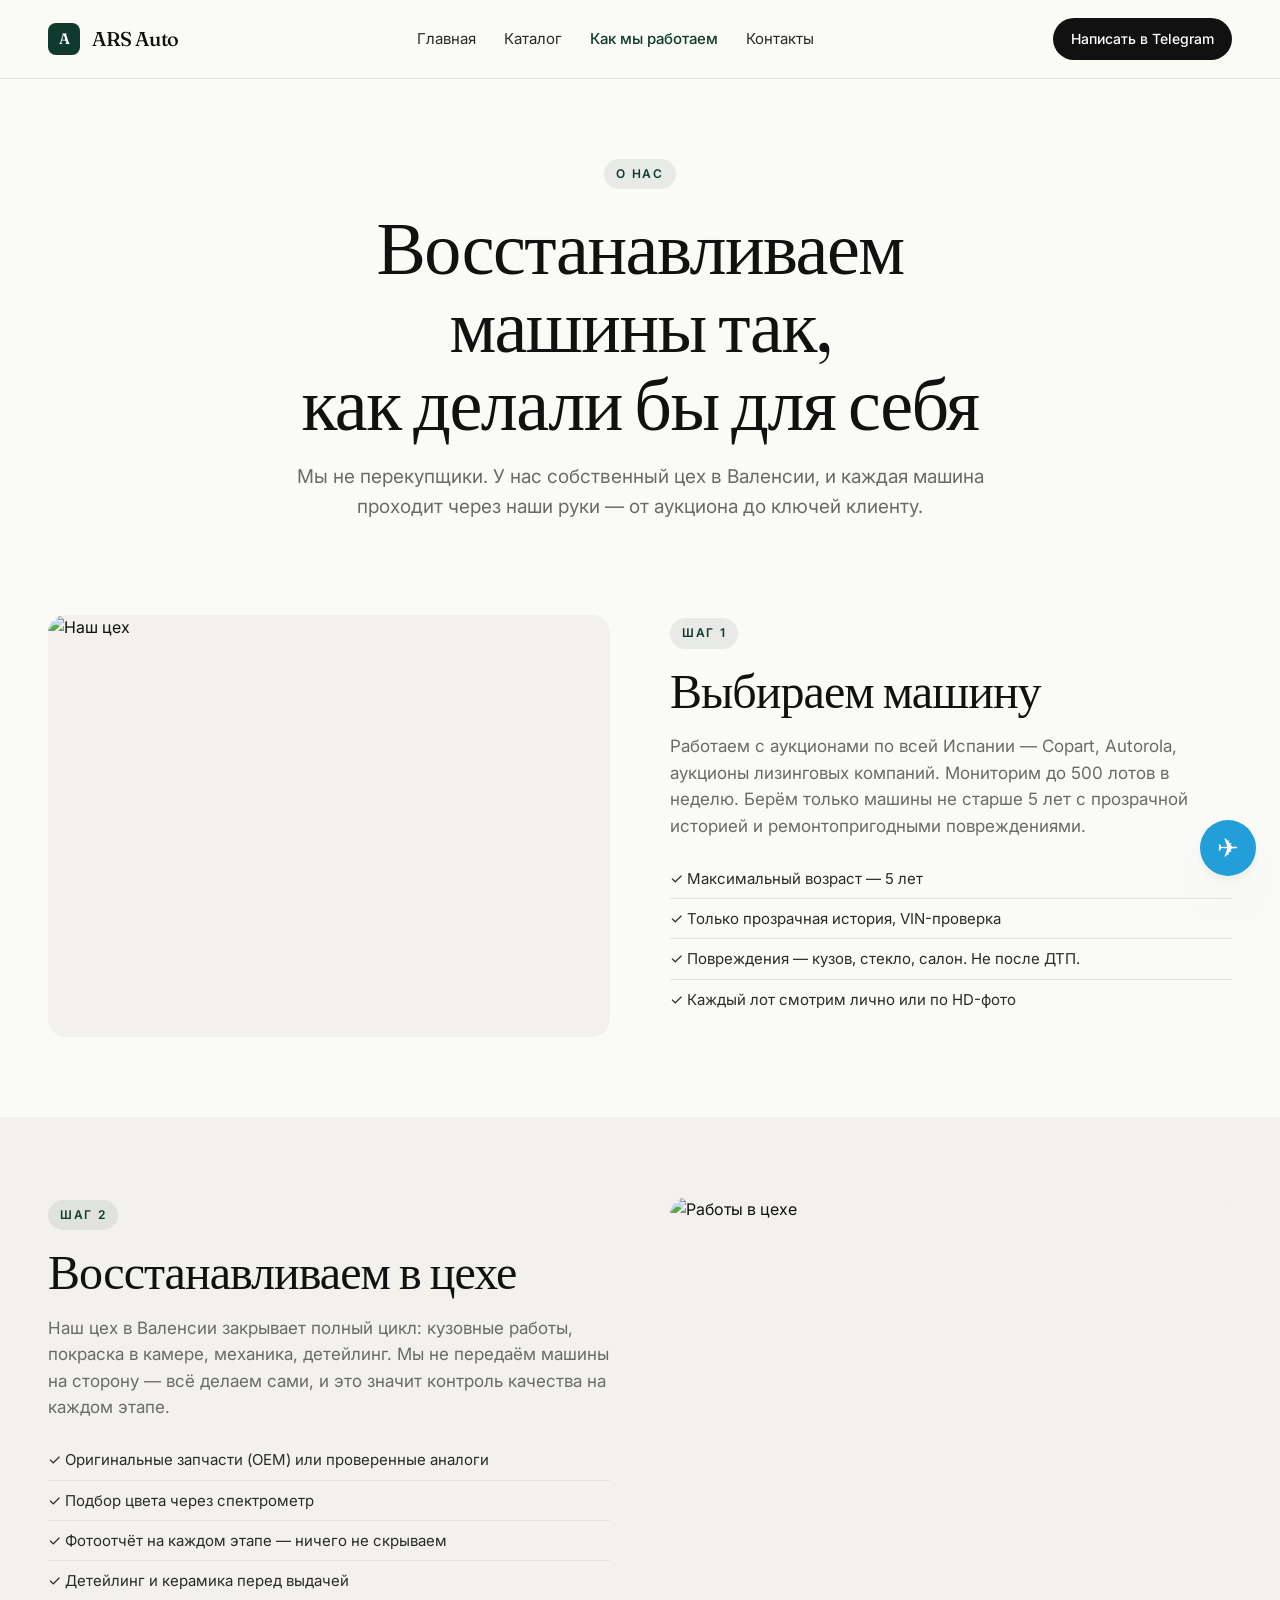
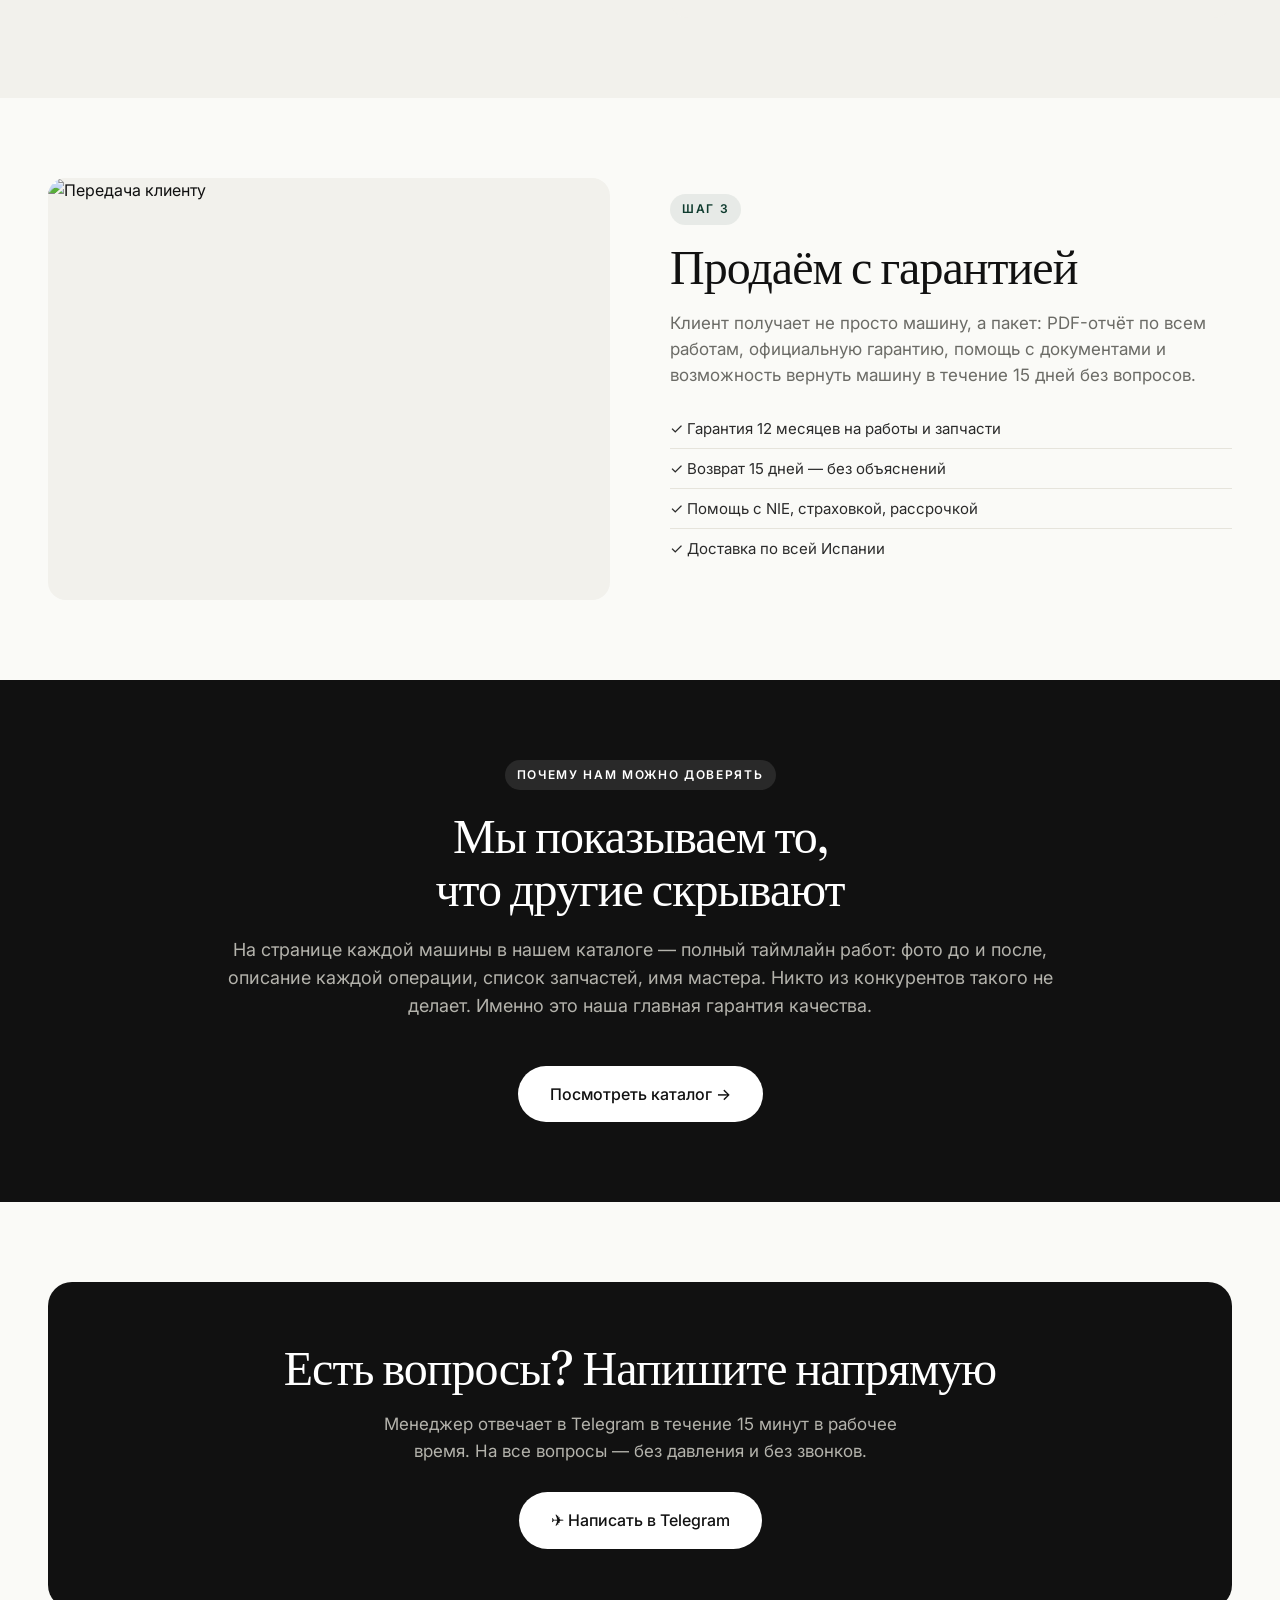
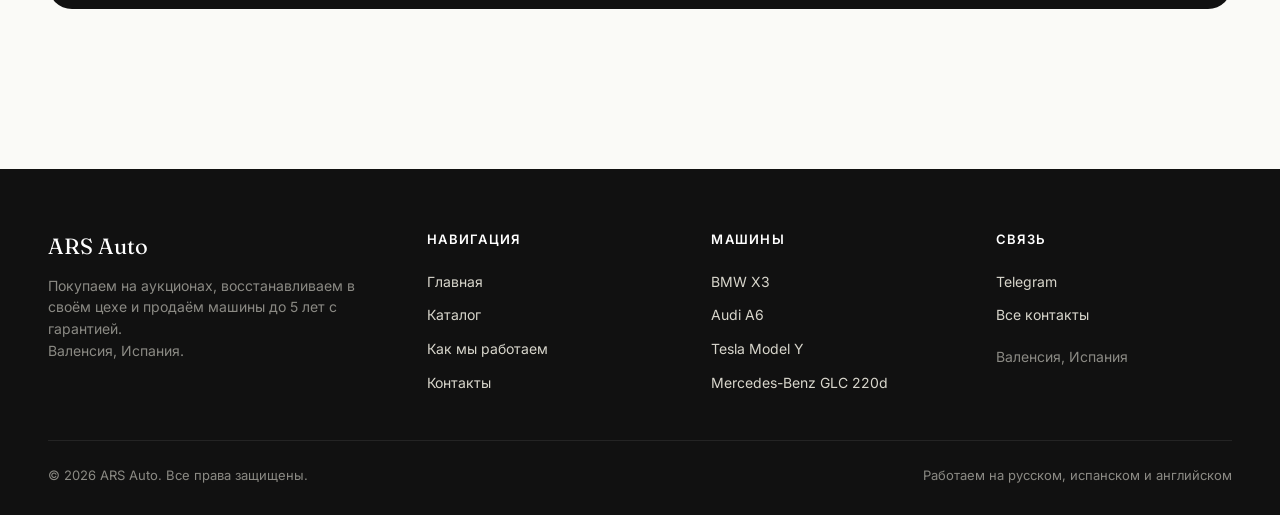
==== about.html @ 4f7d123c "Initial MVP: ARS Auto customer-facing site - Homepage with hero, 3-step process, featured stock, rep" ====
<!DOCTYPE html>
<html lang="ru">
<head>
<meta charset="UTF-8"/>
<meta name="viewport" content="width=device-width, initial-scale=1"/>
<title>Как мы работаем — ARS Auto</title>
<meta name="description" content="Как мы выбираем машины на аукционах, восстанавливаем их в собственном цехе в Валенсии и почему даём гарантию 12 месяцев."/>
<link rel="preconnect" href="https://fonts.googleapis.com">
<link rel="preconnect" href="https://fonts.gstatic.com" crossorigin>
<link href="https://fonts.googleapis.com/css2?family=Fraunces:ital,opsz,wght@0,9..144,400;0,9..144,500;0,9..144,600;1,9..144,400&family=Inter:wght@400;500;600;700&display=swap" rel="stylesheet">
<link rel="stylesheet" href="assets/styles.css"/>
</head>
<body data-page="about">

<section class="about-hero">
  <div class="container">
    <span class="eyebrow">О нас</span>
    <h1 class="serif" style="margin-top:20px;">Восстанавливаем машины так,<br/>как делали бы для себя</h1>
    <p class="about-lead">Мы не перекупщики. У нас собственный цех в Валенсии, и каждая машина проходит через наши руки — от аукциона до ключей клиенту.</p>
  </div>
</section>

<section class="section" style="padding-top:0;">
  <div class="container">
    <div class="about-grid">
      <div class="about-img">
        <img src="https://images.unsplash.com/photo-1632823471565-1ecdf5c6d7f5?w=1200&q=85" alt="Наш цех"/>
      </div>
      <div>
        <span class="eyebrow">Шаг 1</span>
        <h2 class="serif" style="margin-top:16px;">Выбираем машину</h2>
        <p class="muted" style="margin-top:16px; font-size:17px;">Работаем с аукционами по всей Испании — Copart, Autorola, аукционы лизинговых компаний. Мониторим до 500 лотов в неделю. Берём только машины не старше 5 лет с прозрачной историей и ремонтопригодными повреждениями.</p>
        <ul style="list-style:none; padding:0; margin-top:20px; font-size:15px; color:var(--ink-2);">
          <li style="padding:8px 0; border-bottom:1px solid var(--line);">✓ Максимальный возраст — 5 лет</li>
          <li style="padding:8px 0; border-bottom:1px solid var(--line);">✓ Только прозрачная история, VIN-проверка</li>
          <li style="padding:8px 0; border-bottom:1px solid var(--line);">✓ Повреждения — кузов, стекло, салон. Не после ДТП.</li>
          <li style="padding:8px 0;">✓ Каждый лот смотрим лично или по HD-фото</li>
        </ul>
      </div>
    </div>
  </div>
</section>

<section class="section" style="background:var(--bg-soft);">
  <div class="container">
    <div class="about-grid" style="direction:rtl;">
      <div class="about-img" style="direction:ltr;">
        <img src="https://images.unsplash.com/photo-1632823469850-2f77dd9c7f93?w=1200&q=85" alt="Работы в цехе"/>
      </div>
      <div style="direction:ltr;">
        <span class="eyebrow">Шаг 2</span>
        <h2 class="serif" style="margin-top:16px;">Восстанавливаем в цехе</h2>
        <p class="muted" style="margin-top:16px; font-size:17px;">Наш цех в Валенсии закрывает полный цикл: кузовные работы, покраска в камере, механика, детейлинг. Мы не передаём машины на сторону — всё делаем сами, и это значит контроль качества на каждом этапе.</p>
        <ul style="list-style:none; padding:0; margin-top:20px; font-size:15px; color:var(--ink-2);">
          <li style="padding:8px 0; border-bottom:1px solid var(--line);">✓ Оригинальные запчасти (OEM) или проверенные аналоги</li>
          <li style="padding:8px 0; border-bottom:1px solid var(--line);">✓ Подбор цвета через спектрометр</li>
          <li style="padding:8px 0; border-bottom:1px solid var(--line);">✓ Фотоотчёт на каждом этапе — ничего не скрываем</li>
          <li style="padding:8px 0;">✓ Детейлинг и керамика перед выдачей</li>
        </ul>
      </div>
    </div>
  </div>
</section>

<section class="section">
  <div class="container">
    <div class="about-grid">
      <div class="about-img">
        <img src="https://images.unsplash.com/photo-1583121274602-3e2820c69888?w=1200&q=85" alt="Передача клиенту"/>
      </div>
      <div>
        <span class="eyebrow">Шаг 3</span>
        <h2 class="serif" style="margin-top:16px;">Продаём с гарантией</h2>
        <p class="muted" style="margin-top:16px; font-size:17px;">Клиент получает не просто машину, а пакет: PDF-отчёт по всем работам, официальную гарантию, помощь с документами и возможность вернуть машину в течение 15 дней без вопросов.</p>
        <ul style="list-style:none; padding:0; margin-top:20px; font-size:15px; color:var(--ink-2);">
          <li style="padding:8px 0; border-bottom:1px solid var(--line);">✓ Гарантия 12 месяцев на работы и запчасти</li>
          <li style="padding:8px 0; border-bottom:1px solid var(--line);">✓ Возврат 15 дней — без объяснений</li>
          <li style="padding:8px 0; border-bottom:1px solid var(--line);">✓ Помощь с NIE, страховкой, рассрочкой</li>
          <li style="padding:8px 0;">✓ Доставка по всей Испании</li>
        </ul>
      </div>
    </div>
  </div>
</section>

<section class="section" style="background:var(--ink); color:#fff; padding:80px 0;">
  <div class="container">
    <div style="max-width:860px; margin:0 auto; text-align:center;">
      <span class="eyebrow" style="background:rgba(255,255,255,0.1); color:#fff;">Почему нам можно доверять</span>
      <h2 class="serif" style="margin-top:20px; color:#fff;">Мы показываем то,<br/>что другие скрывают</h2>
      <p style="margin-top:20px; font-size:18px; color:#b4b3ac;">На странице каждой машины в нашем каталоге — полный таймлайн работ: фото до и после, описание каждой операции, список запчастей, имя мастера. Никто из конкурентов такого не делает. Именно это наша главная гарантия качества.</p>
      <a href="catalog.html" class="btn btn-lg" style="margin-top:32px; background:#fff; color:var(--ink);">Посмотреть каталог →</a>
    </div>
  </div>
</section>

<!-- CTA banner -->
<section class="section">
  <div class="container">
    <div class="cta-banner fade-in">
      <h2 class="serif">Есть вопросы? Напишите напрямую</h2>
      <p>Менеджер отвечает в Telegram в течение 15 минут в рабочее время. На все вопросы — без давления и без звонков.</p>
      <a href="https://t.me/abramov_i_s" target="_blank" rel="noopener" class="btn btn-primary btn-lg">✈ Написать в Telegram</a>
    </div>
  </div>
</section>

<script src="assets/cars.js"></script>
<script src="assets/app.js"></script>
</body>
</html>
---- assets/styles.css ----
/* === Design tokens === */
:root {
  --bg: #FAFAF7;
  --bg-soft: #F2F1EC;
  --ink: #111111;
  --ink-2: #2a2a2a;
  --ink-muted: #6b6b66;
  --line: #E6E4DC;
  --accent: #0E3B2E;        /* deep green */
  --accent-2: #18614A;
  --amber: #B7791F;
  --card: #FFFFFF;
  --radius: 18px;
  --radius-sm: 10px;
  --shadow: 0 1px 2px rgba(17,17,17,0.05), 0 8px 24px rgba(17,17,17,0.06);
  --shadow-lg: 0 4px 10px rgba(17,17,17,0.06), 0 30px 60px -20px rgba(17,17,17,0.25);
  --max: 1240px;
  --font-sans: 'Inter', -apple-system, BlinkMacSystemFont, 'Segoe UI', Roboto, sans-serif;
  --font-serif: 'Fraunces', 'Times New Roman', serif;
}

* { box-sizing: border-box; }
html, body { margin: 0; padding: 0; }
body {
  font-family: var(--font-sans);
  background: var(--bg);
  color: var(--ink);
  font-size: 16px;
  line-height: 1.55;
  -webkit-font-smoothing: antialiased;
  -moz-osx-font-smoothing: grayscale;
}
img { max-width: 100%; display: block; }
a { color: inherit; text-decoration: none; }

.serif { font-family: var(--font-serif); font-weight: 400; letter-spacing: -0.02em; }
.mono { font-family: ui-monospace, SFMono-Regular, Menlo, monospace; }
.muted { color: var(--ink-muted); }
.accent { color: var(--accent); }

.container { max-width: var(--max); margin: 0 auto; padding: 0 28px; }
.section { padding: 80px 0; }
.section-tight { padding: 48px 0; }
.eyebrow {
  display: inline-block;
  font-size: 12px;
  font-weight: 600;
  letter-spacing: 0.14em;
  text-transform: uppercase;
  color: var(--accent);
  padding: 6px 12px;
  background: rgba(14,59,46,0.08);
  border-radius: 100px;
}
h1, h2, h3, h4 { margin: 0; font-weight: 500; letter-spacing: -0.02em; }
h1 { font-family: var(--font-serif); font-size: clamp(40px, 6vw, 74px); line-height: 1.05; font-weight: 400; }
h2 { font-family: var(--font-serif); font-size: clamp(30px, 4.2vw, 48px); line-height: 1.1; font-weight: 400; }
h3 { font-family: var(--font-serif); font-size: clamp(22px, 2.5vw, 28px); line-height: 1.2; font-weight: 500; }
h4 { font-size: 17px; font-weight: 600; letter-spacing: -0.01em; }
p { margin: 0 0 14px; }

/* === Header === */
.site-header {
  position: sticky; top: 0; z-index: 100;
  background: rgba(250,250,247,0.88);
  backdrop-filter: saturate(140%) blur(14px);
  -webkit-backdrop-filter: saturate(140%) blur(14px);
  border-bottom: 1px solid var(--line);
}
.nav {
  display: flex; align-items: center; justify-content: space-between;
  padding: 18px 0; gap: 20px;
}
.brand {
  display: flex; align-items: center; gap: 12px;
  font-family: var(--font-serif); font-size: 20px; font-weight: 500;
  letter-spacing: -0.02em;
}
.brand-mark {
  width: 32px; height: 32px; border-radius: 8px;
  background: var(--accent);
  display: grid; place-items: center;
  color: #fff; font-family: var(--font-serif); font-weight: 600;
  font-size: 15px; letter-spacing: 0;
}
.nav-links {
  display: flex; gap: 28px; align-items: center;
  font-size: 15px; color: var(--ink-2);
}
.nav-links a { position: relative; padding: 4px 0; }
.nav-links a:hover { color: var(--accent); }
.nav-links a.active { color: var(--accent); font-weight: 500; }
.nav-cta {
  display: inline-flex; align-items: center; gap: 8px;
  padding: 10px 18px; border-radius: 100px;
  background: var(--ink); color: #fff;
  font-size: 14px; font-weight: 500;
  transition: background 0.2s;
}
.nav-cta:hover { background: var(--accent); }
.mobile-toggle { display: none; background: none; border: none; font-size: 24px; cursor: pointer; }

/* === Buttons === */
.btn {
  display: inline-flex; align-items: center; justify-content: center;
  gap: 8px; padding: 14px 24px; border-radius: 100px;
  font-size: 15px; font-weight: 500;
  transition: transform 0.15s, background 0.2s, color 0.2s;
  cursor: pointer; border: none;
}
.btn-primary { background: var(--ink); color: #fff; }
.btn-primary:hover { background: var(--accent); transform: translateY(-1px); }
.btn-accent { background: var(--accent); color: #fff; }
.btn-accent:hover { background: var(--accent-2); transform: translateY(-1px); }
.btn-ghost {
  background: transparent; color: var(--ink);
  border: 1px solid var(--line);
}
.btn-ghost:hover { border-color: var(--ink); }
.btn-tg {
  background: #229ED9; color: #fff;
}
.btn-tg:hover { background: #1b87b8; transform: translateY(-1px); }
.btn-lg { padding: 16px 32px; font-size: 16px; }

/* === Hero === */
.hero {
  padding: 80px 0 100px;
  position: relative;
}
.hero-grid {
  display: grid; grid-template-columns: 1.1fr 1fr; gap: 60px; align-items: center;
}
.hero h1 em { font-style: italic; color: var(--accent); }
.hero-lead {
  font-size: 19px; color: var(--ink-muted); margin: 24px 0 36px;
  max-width: 520px;
}
.hero-cta { display: flex; gap: 12px; flex-wrap: wrap; }
.hero-media {
  aspect-ratio: 5 / 6;
  background: linear-gradient(140deg, #d8d6cc 0%, #b8b5a7 100%);
  border-radius: 24px;
  overflow: hidden;
  position: relative;
  box-shadow: var(--shadow-lg);
}
.hero-media img { width: 100%; height: 100%; object-fit: cover; }
.hero-badge {
  position: absolute; bottom: 20px; left: 20px;
  background: rgba(255,255,255,0.95);
  backdrop-filter: blur(10px);
  padding: 14px 18px; border-radius: 14px;
  display: flex; align-items: center; gap: 12px;
  font-size: 14px;
  box-shadow: var(--shadow);
}
.hero-badge .dot {
  width: 10px; height: 10px; border-radius: 50%; background: var(--accent);
  box-shadow: 0 0 0 4px rgba(14,59,46,0.2);
  animation: pulse 2s infinite;
}
@keyframes pulse {
  0%, 100% { box-shadow: 0 0 0 4px rgba(14,59,46,0.2); }
  50% { box-shadow: 0 0 0 8px rgba(14,59,46,0.05); }
}

/* === Trust strip === */
.trust-strip {
  display: grid; grid-template-columns: repeat(4, 1fr);
  gap: 0; border-top: 1px solid var(--line); border-bottom: 1px solid var(--line);
}
.trust-strip .item {
  padding: 28px 24px;
  border-right: 1px solid var(--line);
}
.trust-strip .item:last-child { border-right: none; }
.trust-strip .num { font-family: var(--font-serif); font-size: 34px; letter-spacing: -0.03em; color: var(--ink); }
.trust-strip .lbl { font-size: 13px; color: var(--ink-muted); margin-top: 4px; }

/* === Process strip === */
.process {
  display: grid; grid-template-columns: repeat(3, 1fr);
  gap: 24px;
}
.process-step {
  background: var(--card);
  border: 1px solid var(--line);
  border-radius: var(--radius);
  padding: 32px;
}
.process-step .num {
  display: inline-flex; align-items: center; justify-content: center;
  width: 36px; height: 36px;
  font-family: var(--font-serif); font-size: 17px; color: var(--accent);
  border: 1px solid var(--accent); border-radius: 50%;
  margin-bottom: 20px;
}
.process-step h3 { margin-bottom: 10px; }

/* === Car cards === */
.car-grid {
  display: grid; grid-template-columns: repeat(2, 1fr); gap: 32px;
}
.car-card {
  background: var(--card);
  border: 1px solid var(--line);
  border-radius: var(--radius);
  overflow: hidden;
  transition: transform 0.25s, box-shadow 0.25s;
  cursor: pointer;
  display: flex; flex-direction: column;
}
.car-card:hover { transform: translateY(-4px); box-shadow: var(--shadow-lg); }
.car-card-img {
  aspect-ratio: 4 / 3;
  background: var(--bg-soft);
  overflow: hidden; position: relative;
}
.car-card-img img { width: 100%; height: 100%; object-fit: cover; transition: transform 0.5s; }
.car-card:hover .car-card-img img { transform: scale(1.05); }
.car-card-body { padding: 24px 28px 28px; flex: 1; display: flex; flex-direction: column; }
.car-card-title { font-family: var(--font-serif); font-size: 24px; letter-spacing: -0.02em; color: var(--ink); }
.car-card-trim { color: var(--ink-muted); font-size: 14px; margin-top: 4px; }
.car-card-specs {
  display: flex; flex-wrap: wrap; gap: 14px;
  margin: 16px 0; font-size: 13px; color: var(--ink-muted);
}
.car-card-specs span { display: inline-flex; align-items: center; gap: 5px; }
.car-card-repair {
  font-size: 13px; color: var(--accent);
  padding: 10px 14px; background: rgba(14,59,46,0.06);
  border-radius: var(--radius-sm); margin: 0 0 18px;
}
.car-card-price-row {
  display: flex; align-items: baseline; justify-content: space-between;
  margin-top: auto; padding-top: 18px; border-top: 1px solid var(--line);
}
.car-card-price { font-family: var(--font-serif); font-size: 28px; color: var(--ink); letter-spacing: -0.02em; }
.car-card-finance { font-size: 13px; color: var(--ink-muted); }
.tag {
  display: inline-block; font-size: 11px; font-weight: 600; letter-spacing: 0.05em;
  padding: 5px 10px; border-radius: 6px; text-transform: uppercase;
}
.tag-new { background: var(--accent); color: #fff; }
.tag-reserved { background: var(--amber); color: #fff; }
.car-card-img .tag { position: absolute; top: 14px; left: 14px; }

/* === Featured repair teaser === */
.repair-scroll {
  display: flex; gap: 20px; overflow-x: auto;
  padding: 4px 0 20px; scroll-snap-type: x mandatory;
  scrollbar-width: thin;
}
.repair-scroll::-webkit-scrollbar { height: 6px; }
.repair-scroll::-webkit-scrollbar-thumb { background: var(--line); border-radius: 3px; }
.repair-pair {
  flex: 0 0 380px; scroll-snap-align: start;
  background: var(--card); border: 1px solid var(--line);
  border-radius: var(--radius); overflow: hidden;
}
.repair-pair-imgs {
  display: grid; grid-template-columns: 1fr 1fr;
}
.repair-pair-img {
  aspect-ratio: 1 / 1; background: var(--bg-soft);
  position: relative;
}
.repair-pair-img img { width: 100%; height: 100%; object-fit: cover; }
.repair-pair-img .label {
  position: absolute; top: 10px; left: 10px;
  background: rgba(255,255,255,0.92);
  padding: 4px 10px; border-radius: 6px;
  font-size: 11px; font-weight: 600; letter-spacing: 0.06em;
  text-transform: uppercase;
}
.repair-pair-body { padding: 18px 20px 22px; }
.repair-pair-body h4 { margin-bottom: 4px; }
.repair-pair-body p { margin: 0; font-size: 14px; color: var(--ink-muted); }

/* === FAQ === */
.faq { display: grid; gap: 12px; }
.faq-item {
  background: var(--card); border: 1px solid var(--line);
  border-radius: var(--radius); padding: 0;
  transition: box-shadow 0.2s;
}
.faq-item[open] { box-shadow: var(--shadow); }
.faq-item summary {
  padding: 22px 28px; cursor: pointer;
  display: flex; align-items: center; justify-content: space-between;
  font-weight: 500; font-size: 17px; list-style: none;
}
.faq-item summary::-webkit-details-marker { display: none; }
.faq-item summary::after {
  content: '+'; font-family: var(--font-serif); font-size: 26px; color: var(--accent);
  transition: transform 0.3s;
}
.faq-item[open] summary::after { transform: rotate(45deg); }
.faq-item-body { padding: 0 28px 24px; color: var(--ink-muted); font-size: 15px; }

/* === Footer === */
.site-footer {
  background: var(--ink); color: #d8d6cc;
  padding: 60px 0 30px; margin-top: 80px;
}
.footer-grid {
  display: grid; grid-template-columns: 1.4fr 1fr 1fr 1fr;
  gap: 48px; padding-bottom: 40px;
  border-bottom: 1px solid rgba(255,255,255,0.08);
}
.footer-col h5 {
  font-size: 13px; font-weight: 600; letter-spacing: 0.1em; text-transform: uppercase;
  color: #fff; margin: 0 0 16px;
}
.footer-col a { display: block; padding: 6px 0; color: #d8d6cc; font-size: 14px; }
.footer-col a:hover { color: #fff; }
.footer-col p { font-size: 14px; color: #8b8a84; margin: 0; }
.footer-brand {
  font-family: var(--font-serif); font-size: 22px; color: #fff; margin-bottom: 12px;
}
.footer-bottom {
  display: flex; justify-content: space-between; align-items: center;
  padding-top: 24px; font-size: 13px; color: #8b8a84; flex-wrap: wrap; gap: 12px;
}

/* === Catalog page === */
.catalog-head { padding: 56px 0 24px; border-bottom: 1px solid var(--line); }
.catalog-head h1 {
  font-size: clamp(36px, 5vw, 56px); margin-bottom: 12px;
}
.filters {
  display: flex; gap: 10px; flex-wrap: wrap; padding: 24px 0;
}
.chip {
  padding: 10px 18px; border: 1px solid var(--line); border-radius: 100px;
  background: var(--card); font-size: 14px; cursor: pointer;
  transition: all 0.2s;
}
.chip:hover, .chip.active { background: var(--ink); color: #fff; border-color: var(--ink); }

/* === Car detail === */
.car-detail-header {
  padding: 32px 0 24px;
}
.breadcrumb { font-size: 13px; color: var(--ink-muted); margin-bottom: 12px; }
.breadcrumb a:hover { color: var(--accent); }
.car-detail-title { margin-bottom: 8px; }
.car-detail-sub { color: var(--ink-muted); font-size: 17px; }

.car-detail-grid {
  display: grid; grid-template-columns: 1.5fr 1fr; gap: 48px;
  align-items: start;
}
.gallery {
  display: grid; grid-template-columns: repeat(4, 1fr); gap: 8px;
}
.gallery-item {
  aspect-ratio: 4 / 3; overflow: hidden; border-radius: 10px;
  background: var(--bg-soft); cursor: pointer;
}
.gallery-item:first-child { grid-column: 1 / -1; aspect-ratio: 16 / 10; }
.gallery-item img { width: 100%; height: 100%; object-fit: cover; transition: transform 0.4s; }
.gallery-item:hover img { transform: scale(1.04); }

.price-panel {
  position: sticky; top: 96px;
  background: var(--card); border: 1px solid var(--line);
  border-radius: var(--radius); padding: 32px;
  box-shadow: var(--shadow);
}
.price-big {
  font-family: var(--font-serif); font-size: 44px; color: var(--ink);
  letter-spacing: -0.03em; line-height: 1;
}
.price-finance {
  margin-top: 10px; color: var(--ink-muted); font-size: 14px;
  padding-bottom: 20px; border-bottom: 1px solid var(--line);
}
.price-ctas {
  display: flex; flex-direction: column; gap: 10px; margin-top: 20px;
}
.price-ctas .btn { width: 100%; }
.price-info {
  margin-top: 24px; font-size: 13px; color: var(--ink-muted);
  display: grid; gap: 8px;
}
.price-info .row { display: flex; justify-content: space-between; }
.price-info .row b { color: var(--ink); font-weight: 500; }

.spec-grid {
  display: grid; grid-template-columns: repeat(4, 1fr); gap: 0;
  margin: 48px 0;
  border-top: 1px solid var(--line); border-bottom: 1px solid var(--line);
}
.spec-grid .item { padding: 24px 18px; border-right: 1px solid var(--line); }
.spec-grid .item:last-child { border-right: none; }
.spec-grid .lbl { font-size: 12px; color: var(--ink-muted); text-transform: uppercase; letter-spacing: 0.08em; }
.spec-grid .val { font-family: var(--font-serif); font-size: 22px; margin-top: 6px; color: var(--ink); }

/* === Repair timeline === */
.repair-block {
  background: var(--card); border: 1px solid var(--line);
  border-radius: var(--radius); padding: 40px; margin: 48px 0;
}
.repair-block-head {
  display: flex; justify-content: space-between; align-items: flex-start; gap: 24px;
  flex-wrap: wrap;
  padding-bottom: 28px; border-bottom: 1px solid var(--line);
}
.repair-block-head .master {
  display: flex; align-items: center; gap: 14px;
}
.master-avatar {
  width: 48px; height: 48px; border-radius: 50%;
  background: var(--bg-soft); overflow: hidden;
  display: grid; place-items: center;
  font-family: var(--font-serif); font-size: 18px; color: var(--accent);
}
.master-name { font-weight: 500; font-size: 15px; }
.master-role { font-size: 13px; color: var(--ink-muted); }
.repair-stats {
  display: flex; gap: 28px; font-size: 13px; color: var(--ink-muted);
}
.repair-stats b {
  display: block; font-family: var(--font-serif); font-size: 22px;
  color: var(--ink); margin-bottom: 2px; font-weight: 500;
}

.timeline { display: grid; gap: 32px; margin-top: 36px; position: relative; }
.timeline::before {
  content: ''; position: absolute; left: 24px; top: 24px; bottom: 24px;
  width: 2px; background: var(--line);
}
.timeline-item {
  display: grid; grid-template-columns: 48px 1fr; gap: 24px;
  position: relative; align-items: start;
}
.timeline-dot {
  width: 48px; height: 48px; border-radius: 50%;
  background: var(--bg); border: 2px solid var(--accent);
  display: grid; place-items: center;
  font-family: var(--font-serif); font-size: 16px; color: var(--accent);
  z-index: 1;
}
.timeline-content {
  background: var(--bg); border: 1px solid var(--line);
  border-radius: var(--radius); padding: 20px 24px;
}
.timeline-content h4 { margin-bottom: 4px; }
.timeline-content .date { font-size: 13px; color: var(--ink-muted); margin-bottom: 14px; }
.timeline-imgs {
  display: grid; grid-template-columns: 1fr 1fr; gap: 10px; margin-top: 14px;
}
.timeline-imgs .img {
  aspect-ratio: 4 / 3; border-radius: 10px; overflow: hidden;
  background: var(--bg-soft); position: relative;
}
.timeline-imgs .img img { width: 100%; height: 100%; object-fit: cover; }
.timeline-imgs .img .label {
  position: absolute; top: 8px; left: 8px;
  background: rgba(255,255,255,0.92);
  padding: 3px 8px; border-radius: 5px;
  font-size: 10px; font-weight: 600; letter-spacing: 0.06em;
  text-transform: uppercase;
}
.timeline-parts {
  margin-top: 14px; padding-top: 14px; border-top: 1px solid var(--line);
  font-size: 13px; color: var(--ink-muted);
}
.timeline-parts b { color: var(--ink); font-weight: 500; }

/* === Equipment list === */
.equipment-list { columns: 2; column-gap: 32px; font-size: 14px; color: var(--ink-2); }
.equipment-list li { padding: 5px 0; list-style: none; break-inside: avoid; }
.equipment-list li::before { content: '✓ '; color: var(--accent); font-weight: bold; margin-right: 4px; }

/* === Warranty card === */
.warranty-grid { display: grid; grid-template-columns: repeat(3, 1fr); gap: 20px; }
.warranty-card {
  background: var(--card); border: 1px solid var(--line);
  border-radius: var(--radius); padding: 28px;
}
.warranty-card .ico { font-size: 28px; margin-bottom: 12px; }
.warranty-card h4 { margin-bottom: 8px; }
.warranty-card p { font-size: 14px; color: var(--ink-muted); margin: 0; }

/* === About === */
.about-hero {
  padding: 80px 0; text-align: center;
}
.about-hero .container { max-width: 820px; }
.about-lead { font-size: 19px; color: var(--ink-muted); margin-top: 20px; }

.about-grid {
  display: grid; grid-template-columns: 1fr 1fr; gap: 60px; align-items: center;
}
.about-img {
  aspect-ratio: 4 / 3; border-radius: var(--radius); overflow: hidden;
  background: var(--bg-soft);
}

/* === Contacts === */
.contacts-grid {
  display: grid; grid-template-columns: 1.2fr 1fr; gap: 60px;
}
.contact-card {
  background: var(--card); border: 1px solid var(--line);
  border-radius: var(--radius); padding: 32px;
  margin-bottom: 20px;
}
.contact-card h3 { margin-bottom: 14px; }
.contact-card .channel {
  display: flex; align-items: center; gap: 14px;
  padding: 16px 18px; background: var(--bg); border-radius: var(--radius-sm);
  margin-top: 12px;
  transition: background 0.2s;
}
.contact-card .channel:hover { background: var(--bg-soft); }
.contact-card .channel-ico {
  width: 44px; height: 44px; border-radius: 12px;
  background: var(--accent); color: #fff;
  display: grid; place-items: center; font-size: 20px; flex-shrink: 0;
}
.contact-card .channel-ico.tg { background: #229ED9; }
.contact-card .channel-meta b { display: block; font-size: 15px; font-weight: 500; }
.contact-card .channel-meta span { font-size: 13px; color: var(--ink-muted); }
.map-embed {
  aspect-ratio: 4 / 3; border-radius: var(--radius); overflow: hidden;
  background: var(--bg-soft); position: relative;
}

/* === Floating buttons === */
.floating-contact {
  position: fixed; right: 24px; bottom: 24px; z-index: 80;
  display: flex; flex-direction: column; gap: 10px;
}
.floating-contact a {
  width: 56px; height: 56px; border-radius: 50%;
  display: grid; place-items: center;
  background: #229ED9; color: #fff; font-size: 26px;
  box-shadow: var(--shadow-lg);
  transition: transform 0.2s;
}
.floating-contact a:hover { transform: scale(1.08); }

/* === CTA banner === */
.cta-banner {
  background: var(--ink); color: #fff;
  border-radius: 24px; padding: 60px;
  text-align: center;
}
.cta-banner h2 { color: #fff; margin-bottom: 16px; }
.cta-banner p { color: #b4b3ac; max-width: 560px; margin: 0 auto 28px; font-size: 17px; }
.cta-banner .btn-primary { background: #fff; color: var(--ink); }
.cta-banner .btn-primary:hover { background: var(--accent); color: #fff; }

/* === Animations === */
.fade-in { opacity: 0; transform: translateY(18px); transition: opacity 0.6s, transform 0.6s; }
.fade-in.visible { opacity: 1; transform: translateY(0); }

/* === Responsive === */
@media (max-width: 960px) {
  .hero-grid, .about-grid, .car-detail-grid, .contacts-grid { grid-template-columns: 1fr; gap: 36px; }
  .footer-grid { grid-template-columns: 1fr 1fr; }
  .trust-strip { grid-template-columns: 1fr 1fr; }
  .trust-strip .item:nth-child(2n) { border-right: none; }
  .trust-strip .item:nth-child(-n+2) { border-bottom: 1px solid var(--line); }
  .process, .car-grid, .warranty-grid, .spec-grid { grid-template-columns: 1fr; }
  .spec-grid .item { border-right: none; border-bottom: 1px solid var(--line); }
  .spec-grid .item:last-child { border-bottom: none; }
  .gallery { grid-template-columns: repeat(2, 1fr); }
  .price-panel { position: static; }
  .section { padding: 56px 0; }
  .cta-banner { padding: 40px 28px; }
  .equipment-list { columns: 1; }
}
@media (max-width: 680px) {
  .nav-links { display: none; }
  .mobile-toggle { display: block; }
  .hero { padding: 48px 0 60px; }
  .container { padding: 0 20px; }
}
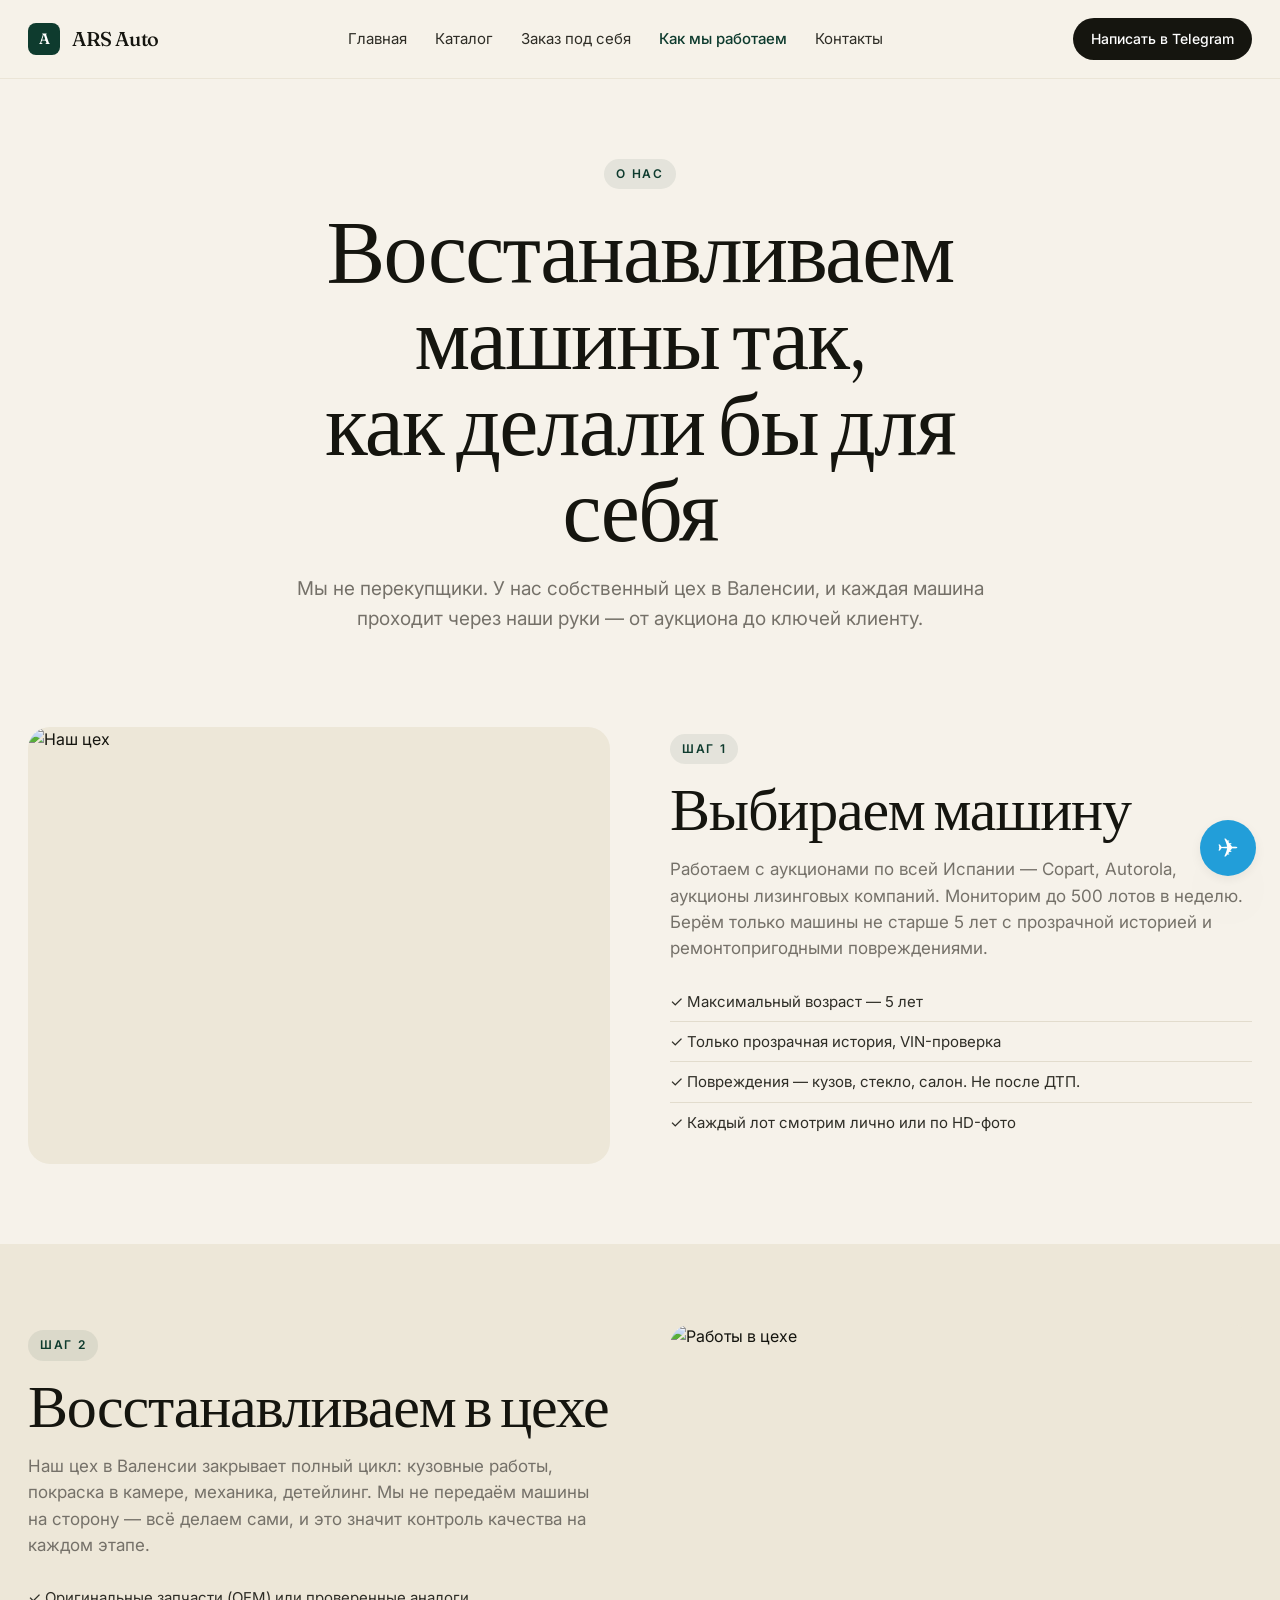
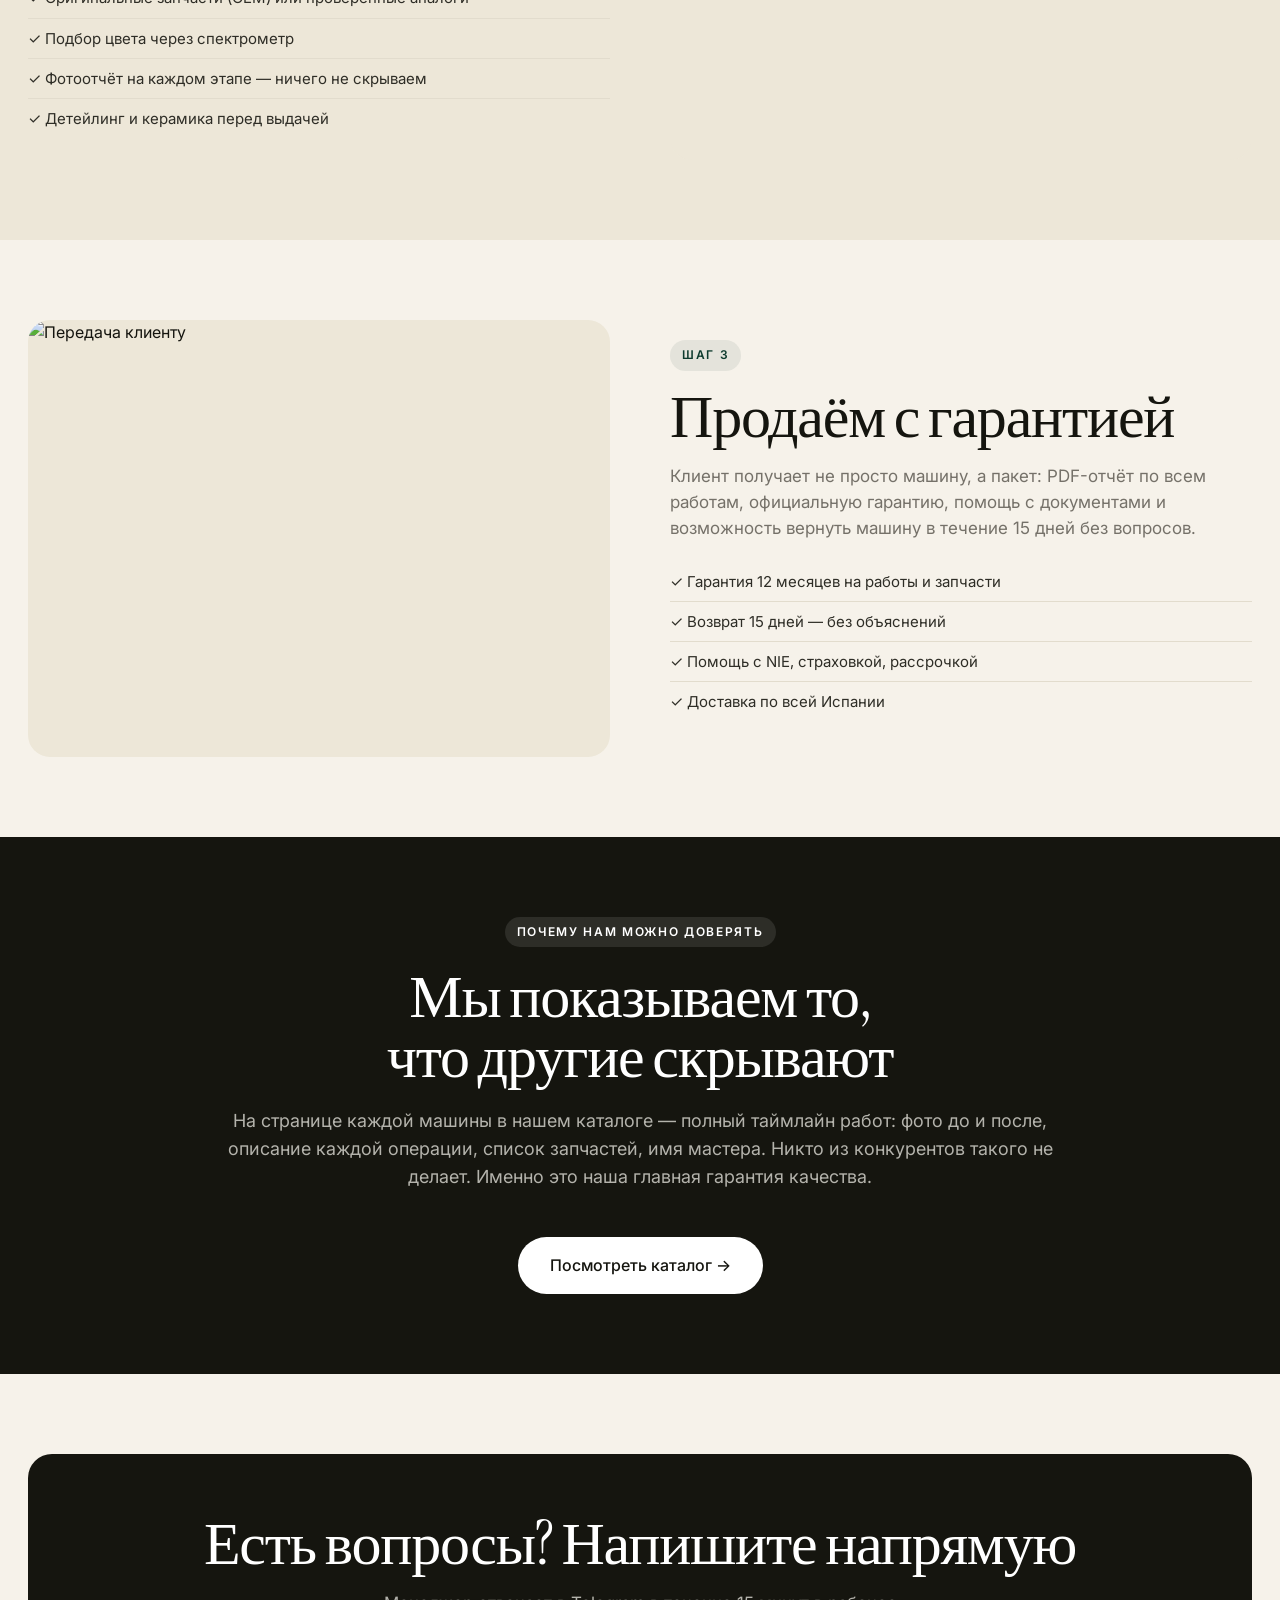
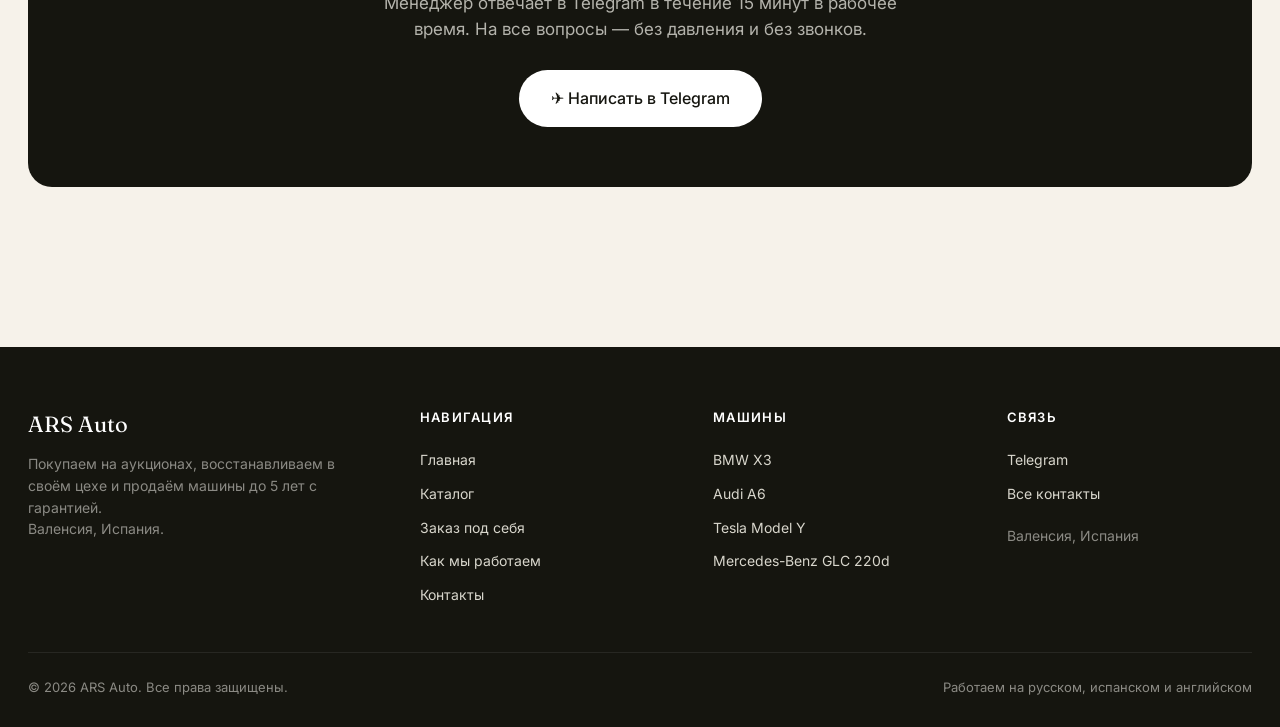
==== commit 3510e91b: "Redesign: warmer cream palette, bento layout, testimonials, team - Refined design tokens (softer cre" ====
--- a/about.html
+++ b/about.html
@@ -7,7 +7,7 @@
 <meta name="description" content="Как мы выбираем машины на аукционах, восстанавливаем их в собственном цехе в Валенсии и почему даём гарантию 12 месяцев."/>
 <link rel="preconnect" href="https://fonts.googleapis.com">
 <link rel="preconnect" href="https://fonts.gstatic.com" crossorigin>
-<link href="https://fonts.googleapis.com/css2?family=Fraunces:ital,opsz,wght@0,9..144,400;0,9..144,500;0,9..144,600;1,9..144,400&family=Inter:wght@400;500;600;700&display=swap" rel="stylesheet">
+<link href="https://fonts.googleapis.com/css2?family=Instrument+Serif:ital@0;1&family=Fraunces:ital,opsz,wght@0,9..144,400;0,9..144,500;0,9..144,600;1,9..144,400&family=Inter:wght@400;500;600;700&display=swap" rel="stylesheet">
 <link rel="stylesheet" href="assets/styles.css"/>
 </head>
 <body data-page="about">
--- a/assets/styles.css
+++ b/assets/styles.css
@@ -1,22 +1,29 @@
 /* === Design tokens === */
 :root {
-  --bg: #FAFAF7;
-  --bg-soft: #F2F1EC;
-  --ink: #111111;
-  --ink-2: #2a2a2a;
-  --ink-muted: #6b6b66;
-  --line: #E6E4DC;
-  --accent: #0E3B2E;        /* deep green */
+  --bg: #F6F2EA;              /* warm cream */
+  --bg-soft: #EDE7D8;         /* muted cream */
+  --bg-card: #FBF8F1;         /* lighter cream for cards */
+  --ink: #15150F;             /* warm near-black */
+  --ink-2: #2E2D26;
+  --ink-muted: #757169;
+  --line: #E2DCCD;
+  --line-soft: #EBE5D7;
+  --accent: #0E3B2E;          /* deep forest green */
   --accent-2: #18614A;
-  --amber: #B7791F;
+  --accent-soft: rgba(14,59,46,0.08);
+  --warm: #B87333;            /* warm ochre for accents */
+  --warm-soft: rgba(184,115,51,0.1);
   --card: #FFFFFF;
-  --radius: 18px;
-  --radius-sm: 10px;
-  --shadow: 0 1px 2px rgba(17,17,17,0.05), 0 8px 24px rgba(17,17,17,0.06);
-  --shadow-lg: 0 4px 10px rgba(17,17,17,0.06), 0 30px 60px -20px rgba(17,17,17,0.25);
-  --max: 1240px;
+  --radius: 22px;
+  --radius-sm: 12px;
+  --radius-lg: 32px;
+  --shadow: 0 1px 2px rgba(21,21,15,0.04), 0 10px 30px rgba(21,21,15,0.06);
+  --shadow-lg: 0 4px 12px rgba(21,21,15,0.06), 0 40px 80px -20px rgba(21,21,15,0.22);
+  --shadow-hover: 0 2px 4px rgba(21,21,15,0.06), 0 20px 50px -15px rgba(21,21,15,0.18);
+  --max: 1280px;
   --font-sans: 'Inter', -apple-system, BlinkMacSystemFont, 'Segoe UI', Roboto, sans-serif;
   --font-serif: 'Fraunces', 'Times New Roman', serif;
+  --font-display: 'Instrument Serif', 'Fraunces', serif;
 }
 
 * { box-sizing: border-box; }
@@ -53,19 +60,20 @@
   border-radius: 100px;
 }
 h1, h2, h3, h4 { margin: 0; font-weight: 500; letter-spacing: -0.02em; }
-h1 { font-family: var(--font-serif); font-size: clamp(40px, 6vw, 74px); line-height: 1.05; font-weight: 400; }
-h2 { font-family: var(--font-serif); font-size: clamp(30px, 4.2vw, 48px); line-height: 1.1; font-weight: 400; }
-h3 { font-family: var(--font-serif); font-size: clamp(22px, 2.5vw, 28px); line-height: 1.2; font-weight: 500; }
+h1 { font-family: var(--font-display); font-size: clamp(46px, 7vw, 88px); line-height: 0.98; font-weight: 400; letter-spacing: -0.03em; }
+h2 { font-family: var(--font-display); font-size: clamp(34px, 5vw, 60px); line-height: 1.0; font-weight: 400; letter-spacing: -0.025em; }
+h3 { font-family: var(--font-display); font-size: clamp(24px, 2.8vw, 32px); line-height: 1.15; font-weight: 400; letter-spacing: -0.02em; }
 h4 { font-size: 17px; font-weight: 600; letter-spacing: -0.01em; }
+.serif { font-family: var(--font-display); }
 p { margin: 0 0 14px; }
 
 /* === Header === */
 .site-header {
   position: sticky; top: 0; z-index: 100;
-  background: rgba(250,250,247,0.88);
-  backdrop-filter: saturate(140%) blur(14px);
-  -webkit-backdrop-filter: saturate(140%) blur(14px);
-  border-bottom: 1px solid var(--line);
+  background: rgba(246,242,234,0.82);
+  backdrop-filter: saturate(150%) blur(18px);
+  -webkit-backdrop-filter: saturate(150%) blur(18px);
+  border-bottom: 1px solid var(--line-soft);
 }
 .nav {
   display: flex; align-items: center; justify-content: space-between;
@@ -125,58 +133,88 @@
 
 /* === Hero === */
 .hero {
-  padding: 80px 0 100px;
+  padding: 40px 0 80px;
   position: relative;
 }
 .hero-grid {
-  display: grid; grid-template-columns: 1.1fr 1fr; gap: 60px; align-items: center;
+  display: grid; grid-template-columns: 1.15fr 1fr; gap: 80px; align-items: center;
 }
 .hero h1 em { font-style: italic; color: var(--accent); }
 .hero-lead {
-  font-size: 19px; color: var(--ink-muted); margin: 24px 0 36px;
-  max-width: 520px;
+  font-size: 20px; color: var(--ink-muted); margin: 28px 0 40px;
+  max-width: 540px; line-height: 1.5;
 }
 .hero-cta { display: flex; gap: 12px; flex-wrap: wrap; }
+.hero-promise {
+  display: inline-flex; align-items: center; gap: 10px;
+  padding: 8px 16px; background: var(--card);
+  border: 1px solid var(--line); border-radius: 100px;
+  font-size: 13px; color: var(--ink-2);
+  margin-top: 24px;
+}
+.hero-promise .dot {
+  width: 8px; height: 8px; border-radius: 50%; background: #2fb75b;
+  box-shadow: 0 0 0 4px rgba(47,183,91,0.2);
+  animation: pulse 2s infinite;
+}
 .hero-media {
-  aspect-ratio: 5 / 6;
-  background: linear-gradient(140deg, #d8d6cc 0%, #b8b5a7 100%);
-  border-radius: 24px;
+  aspect-ratio: 4 / 5;
+  border-radius: var(--radius-lg);
   overflow: hidden;
   position: relative;
   box-shadow: var(--shadow-lg);
+  background: linear-gradient(140deg, #d8d6cc 0%, #b8b5a7 100%);
 }
 .hero-media img { width: 100%; height: 100%; object-fit: cover; }
 .hero-badge {
-  position: absolute; bottom: 20px; left: 20px;
-  background: rgba(255,255,255,0.95);
-  backdrop-filter: blur(10px);
-  padding: 14px 18px; border-radius: 14px;
-  display: flex; align-items: center; gap: 12px;
+  position: absolute; bottom: 24px; left: 24px; right: 24px;
+  background: rgba(255,255,255,0.96);
+  backdrop-filter: blur(14px);
+  padding: 18px 22px; border-radius: 18px;
+  display: flex; align-items: center; gap: 14px;
   font-size: 14px;
   box-shadow: var(--shadow);
 }
-.hero-badge .dot {
-  width: 10px; height: 10px; border-radius: 50%; background: var(--accent);
-  box-shadow: 0 0 0 4px rgba(14,59,46,0.2);
-  animation: pulse 2s infinite;
-}
+.hero-badge .avatar {
+  width: 44px; height: 44px; border-radius: 50%;
+  background: var(--accent); color: #fff;
+  display: grid; place-items: center;
+  font-family: var(--font-display); font-size: 18px;
+  flex-shrink: 0;
+  border: 2px solid #fff;
+  box-shadow: 0 2px 8px rgba(21,21,15,0.1);
+}
+.hero-badge .status { display: flex; align-items: center; gap: 6px; color: var(--ink-muted); font-size: 12px; margin-top: 2px; }
+.hero-badge .status::before {
+  content: ''; width: 7px; height: 7px; border-radius: 50%; background: #2fb75b;
+  box-shadow: 0 0 0 3px rgba(47,183,91,0.2);
+}
+.hero-badge b { display: block; font-weight: 500; }
 @keyframes pulse {
-  0%, 100% { box-shadow: 0 0 0 4px rgba(14,59,46,0.2); }
-  50% { box-shadow: 0 0 0 8px rgba(14,59,46,0.05); }
+  0%, 100% { box-shadow: 0 0 0 4px rgba(47,183,91,0.2); }
+  50% { box-shadow: 0 0 0 8px rgba(47,183,91,0.05); }
 }
 
 /* === Trust strip === */
 .trust-strip {
   display: grid; grid-template-columns: repeat(4, 1fr);
-  gap: 0; border-top: 1px solid var(--line); border-bottom: 1px solid var(--line);
+  gap: 1px; background: var(--line-soft);
+  border: 1px solid var(--line-soft); border-radius: var(--radius-lg);
+  overflow: hidden;
+  margin-top: 32px;
 }
 .trust-strip .item {
-  padding: 28px 24px;
-  border-right: 1px solid var(--line);
-}
-.trust-strip .item:last-child { border-right: none; }
-.trust-strip .num { font-family: var(--font-serif); font-size: 34px; letter-spacing: -0.03em; color: var(--ink); }
-.trust-strip .lbl { font-size: 13px; color: var(--ink-muted); margin-top: 4px; }
+  padding: 32px 28px;
+  background: var(--bg);
+}
+.trust-strip .num { font-family: var(--font-display); font-size: 44px; letter-spacing: -0.035em; color: var(--ink); line-height: 1; }
+.trust-strip .lbl { font-size: 13px; color: var(--ink-muted); margin-top: 8px; line-height: 1.4; }
+.trust-strip .ico {
+  display: inline-grid; place-items: center;
+  width: 34px; height: 34px; border-radius: 10px;
+  background: var(--accent-soft); color: var(--accent);
+  margin-bottom: 16px; font-size: 16px;
+}
 
 /* === Process strip === */
 .process {
@@ -184,67 +222,86 @@
   gap: 24px;
 }
 .process-step {
-  background: var(--card);
-  border: 1px solid var(--line);
+  background: var(--bg-card);
+  border: 1px solid var(--line-soft);
   border-radius: var(--radius);
-  padding: 32px;
-}
+  padding: 36px 32px 32px;
+  transition: transform 0.25s, box-shadow 0.25s;
+  position: relative;
+}
+.process-step:hover { transform: translateY(-3px); box-shadow: var(--shadow); }
 .process-step .num {
   display: inline-flex; align-items: center; justify-content: center;
-  width: 36px; height: 36px;
-  font-family: var(--font-serif); font-size: 17px; color: var(--accent);
-  border: 1px solid var(--accent); border-radius: 50%;
-  margin-bottom: 20px;
+  width: 44px; height: 44px;
+  font-family: var(--font-display); font-size: 20px; color: var(--accent);
+  background: var(--accent-soft); border-radius: 14px;
+  margin-bottom: 24px;
 }
 .process-step h3 { margin-bottom: 10px; }
 
 /* === Car cards === */
 .car-grid {
-  display: grid; grid-template-columns: repeat(2, 1fr); gap: 32px;
-}
+  display: grid; grid-template-columns: repeat(2, 1fr); gap: 28px;
+}
+.car-grid.cols-3 { grid-template-columns: repeat(3, 1fr); }
 .car-card {
-  background: var(--card);
-  border: 1px solid var(--line);
+  background: var(--bg-card);
+  border: 1px solid var(--line-soft);
   border-radius: var(--radius);
   overflow: hidden;
-  transition: transform 0.25s, box-shadow 0.25s;
+  transition: transform 0.3s cubic-bezier(0.22,0.61,0.36,1), box-shadow 0.3s;
   cursor: pointer;
   display: flex; flex-direction: column;
 }
-.car-card:hover { transform: translateY(-4px); box-shadow: var(--shadow-lg); }
+.car-card:hover { transform: translateY(-4px); box-shadow: var(--shadow-hover); border-color: var(--line); }
 .car-card-img {
   aspect-ratio: 4 / 3;
   background: var(--bg-soft);
   overflow: hidden; position: relative;
 }
-.car-card-img img { width: 100%; height: 100%; object-fit: cover; transition: transform 0.5s; }
-.car-card:hover .car-card-img img { transform: scale(1.05); }
-.car-card-body { padding: 24px 28px 28px; flex: 1; display: flex; flex-direction: column; }
-.car-card-title { font-family: var(--font-serif); font-size: 24px; letter-spacing: -0.02em; color: var(--ink); }
-.car-card-trim { color: var(--ink-muted); font-size: 14px; margin-top: 4px; }
+.car-card-img img { width: 100%; height: 100%; object-fit: cover; transition: transform 0.6s cubic-bezier(0.22,0.61,0.36,1); }
+.car-card:hover .car-card-img img { transform: scale(1.06); }
+.car-card-body { padding: 26px 28px 28px; flex: 1; display: flex; flex-direction: column; }
+.car-card-title { font-family: var(--font-display); font-size: 26px; letter-spacing: -0.02em; color: var(--ink); line-height: 1.1; }
+.car-card-trim { color: var(--ink-muted); font-size: 14px; margin-top: 6px; }
 .car-card-specs {
-  display: flex; flex-wrap: wrap; gap: 14px;
-  margin: 16px 0; font-size: 13px; color: var(--ink-muted);
-}
-.car-card-specs span { display: inline-flex; align-items: center; gap: 5px; }
+  display: flex; flex-wrap: wrap; gap: 12px;
+  margin: 18px 0; font-size: 13px; color: var(--ink-muted);
+}
+.car-card-specs span {
+  display: inline-flex; align-items: center; gap: 5px;
+  padding: 5px 10px; background: var(--bg); border-radius: 8px;
+  border: 1px solid var(--line-soft);
+}
 .car-card-repair {
-  font-size: 13px; color: var(--accent);
-  padding: 10px 14px; background: rgba(14,59,46,0.06);
-  border-radius: var(--radius-sm); margin: 0 0 18px;
+  font-size: 13px; color: var(--accent); font-weight: 500;
+  padding: 12px 16px; background: var(--accent-soft);
+  border-radius: var(--radius-sm); margin: 0 0 20px;
 }
 .car-card-price-row {
   display: flex; align-items: baseline; justify-content: space-between;
-  margin-top: auto; padding-top: 18px; border-top: 1px solid var(--line);
-}
-.car-card-price { font-family: var(--font-serif); font-size: 28px; color: var(--ink); letter-spacing: -0.02em; }
-.car-card-finance { font-size: 13px; color: var(--ink-muted); }
+  margin-top: auto; padding-top: 20px; border-top: 1px solid var(--line-soft);
+}
+.car-card-price { font-family: var(--font-display); font-size: 30px; color: var(--ink); letter-spacing: -0.025em; line-height: 1; }
+.car-card-finance { font-size: 13px; color: var(--ink-muted); margin-top: 4px; }
 .tag {
-  display: inline-block; font-size: 11px; font-weight: 600; letter-spacing: 0.05em;
-  padding: 5px 10px; border-radius: 6px; text-transform: uppercase;
+  display: inline-block; font-size: 11px; font-weight: 600; letter-spacing: 0.06em;
+  padding: 6px 12px; border-radius: 8px; text-transform: uppercase;
 }
 .tag-new { background: var(--accent); color: #fff; }
-.tag-reserved { background: var(--amber); color: #fff; }
-.car-card-img .tag { position: absolute; top: 14px; left: 14px; }
+.tag-reserved { background: var(--warm); color: #fff; }
+.car-card-img .tag { position: absolute; top: 16px; left: 16px; }
+
+/* Bento: featured big card + smaller */
+.bento-grid {
+  display: grid; grid-template-columns: 1.5fr 1fr; gap: 28px;
+}
+.bento-grid .car-card.feature .car-card-img { aspect-ratio: 4 / 3; }
+.bento-grid .car-card.feature .car-card-title { font-size: 34px; }
+.bento-grid .bento-side { display: grid; gap: 28px; }
+.bento-grid .bento-side .car-card .car-card-img { aspect-ratio: 16 / 10; }
+.bento-grid .bento-side .car-card .car-card-body { padding: 22px 24px 24px; }
+.bento-grid .bento-side .car-card .car-card-title { font-size: 22px; }
 
 /* === Featured repair teaser === */
 .repair-scroll {
@@ -529,6 +586,272 @@
   aspect-ratio: 4 / 3; border-radius: var(--radius); overflow: hidden;
   background: var(--bg-soft); position: relative;
 }
+
+/* === Testimonials === */
+.testimonials {
+  display: grid; grid-template-columns: repeat(3, 1fr); gap: 24px;
+}
+.testimonial {
+  background: var(--bg-card);
+  border: 1px solid var(--line-soft);
+  border-radius: var(--radius);
+  padding: 32px;
+  display: flex; flex-direction: column;
+  transition: box-shadow 0.25s, transform 0.25s;
+}
+.testimonial:hover { box-shadow: var(--shadow); transform: translateY(-2px); }
+.testimonial .stars {
+  color: var(--warm); font-size: 16px; letter-spacing: 2px;
+  margin-bottom: 16px;
+}
+.testimonial .quote {
+  font-family: var(--font-display); font-size: 22px; line-height: 1.3;
+  color: var(--ink); letter-spacing: -0.01em;
+  margin: 0 0 24px;
+  flex: 1;
+}
+.testimonial .author {
+  display: flex; align-items: center; gap: 14px;
+  padding-top: 20px; border-top: 1px solid var(--line-soft);
+}
+.testimonial .avatar {
+  width: 48px; height: 48px; border-radius: 50%;
+  background: var(--accent-soft); color: var(--accent);
+  display: grid; place-items: center;
+  font-family: var(--font-display); font-size: 20px;
+  overflow: hidden; flex-shrink: 0;
+}
+.testimonial .avatar img { width: 100%; height: 100%; object-fit: cover; }
+.testimonial .name { font-weight: 500; font-size: 15px; color: var(--ink); }
+.testimonial .meta { font-size: 13px; color: var(--ink-muted); margin-top: 2px; }
+
+.review-badge {
+  display: inline-flex; align-items: center; gap: 12px;
+  padding: 10px 16px 10px 10px;
+  background: var(--bg-card); border: 1px solid var(--line);
+  border-radius: 100px;
+  font-size: 14px;
+}
+.review-badge .score {
+  display: inline-grid; place-items: center;
+  background: var(--warm); color: #fff; border-radius: 50%;
+  width: 32px; height: 32px;
+  font-family: var(--font-display); font-size: 15px; font-weight: 500;
+}
+.review-badge .stars { color: var(--warm); letter-spacing: 1px; }
+.review-badge b { font-weight: 500; color: var(--ink); }
+
+/* === Team section === */
+.team-grid {
+  display: grid; grid-template-columns: repeat(3, 1fr); gap: 24px;
+}
+.team-card {
+  background: var(--bg-card);
+  border: 1px solid var(--line-soft);
+  border-radius: var(--radius);
+  overflow: hidden;
+  transition: transform 0.25s, box-shadow 0.25s;
+}
+.team-card:hover { transform: translateY(-3px); box-shadow: var(--shadow); }
+.team-photo {
+  aspect-ratio: 4 / 5;
+  background: var(--bg-soft);
+  overflow: hidden; position: relative;
+}
+.team-photo img { width: 100%; height: 100%; object-fit: cover; transition: transform 0.5s; }
+.team-card:hover .team-photo img { transform: scale(1.04); }
+.team-photo .role-tag {
+  position: absolute; top: 16px; left: 16px;
+  background: rgba(255,255,255,0.92); backdrop-filter: blur(8px);
+  padding: 6px 12px; border-radius: 100px;
+  font-size: 12px; font-weight: 600; letter-spacing: 0.04em;
+  color: var(--ink);
+}
+.team-body { padding: 24px 28px 28px; }
+.team-body h4 { font-family: var(--font-display); font-size: 24px; font-weight: 400; letter-spacing: -0.02em; }
+.team-body .exp { font-size: 13px; color: var(--ink-muted); margin-top: 4px; }
+.team-body p { font-size: 14px; color: var(--ink-2); margin: 14px 0 16px; line-height: 1.5; }
+.team-body .lang {
+  display: inline-flex; gap: 6px; font-size: 12px; color: var(--ink-muted);
+}
+.team-body .lang span {
+  padding: 3px 8px; background: var(--accent-soft); color: var(--accent);
+  border-radius: 6px; font-weight: 500;
+}
+.team-body .tg-link {
+  display: inline-flex; align-items: center; gap: 6px;
+  margin-top: 14px; font-size: 13px; color: var(--accent);
+  font-weight: 500;
+}
+.team-body .tg-link:hover { text-decoration: underline; }
+
+/* === Promise grid (client-oriented value props) === */
+.promise-grid {
+  display: grid; grid-template-columns: repeat(4, 1fr); gap: 20px;
+}
+.promise-card {
+  background: var(--bg-card);
+  border: 1px solid var(--line-soft);
+  border-radius: var(--radius);
+  padding: 32px 28px;
+  transition: all 0.25s;
+}
+.promise-card:hover { border-color: var(--accent); box-shadow: var(--shadow); }
+.promise-card .ico {
+  font-size: 24px; width: 48px; height: 48px;
+  display: grid; place-items: center;
+  background: var(--accent-soft); color: var(--accent);
+  border-radius: 14px; margin-bottom: 20px;
+}
+.promise-card h4 { font-family: var(--font-display); font-size: 22px; font-weight: 400; letter-spacing: -0.015em; margin-bottom: 8px; }
+.promise-card p { font-size: 13px; color: var(--ink-muted); margin: 0; line-height: 1.5; }
+
+/* === Section heading === */
+.section-head {
+  display: flex; align-items: flex-end; justify-content: space-between;
+  gap: 40px; margin-bottom: 48px; flex-wrap: wrap;
+}
+.section-head h2 { margin-bottom: 8px; }
+.section-head p { max-width: 560px; font-size: 17px; color: var(--ink-muted); margin: 8px 0 0; }
+
+/* === Forms === */
+.form-grid {
+  display: grid; grid-template-columns: 1fr 1fr; gap: 20px;
+}
+.form-grid.single { grid-template-columns: 1fr; }
+.field { display: flex; flex-direction: column; gap: 8px; }
+.field.wide { grid-column: 1 / -1; }
+.field label {
+  font-size: 13px; font-weight: 500; color: var(--ink-2);
+  letter-spacing: -0.01em;
+}
+.field label .req { color: var(--accent); margin-left: 2px; }
+.field .hint { font-size: 12px; color: var(--ink-muted); margin-top: -2px; }
+.field input, .field select, .field textarea {
+  font-family: inherit; font-size: 15px; color: var(--ink);
+  background: var(--card); border: 1px solid var(--line);
+  border-radius: 12px; padding: 14px 16px;
+  transition: border-color 0.2s, box-shadow 0.2s;
+  width: 100%;
+}
+.field textarea { resize: vertical; min-height: 110px; }
+.field input:focus, .field select:focus, .field textarea:focus {
+  outline: none; border-color: var(--accent);
+  box-shadow: 0 0 0 4px rgba(14,59,46,0.1);
+}
+.field-row {
+  display: flex; flex-wrap: wrap; gap: 10px;
+}
+.radio-pill {
+  flex: 1; min-width: 120px;
+  position: relative;
+}
+.radio-pill input { position: absolute; opacity: 0; pointer-events: none; }
+.radio-pill label {
+  display: block; text-align: center;
+  padding: 14px 18px; border: 1px solid var(--line);
+  background: var(--card); border-radius: 100px;
+  font-size: 14px; cursor: pointer;
+  transition: all 0.15s;
+  font-weight: 500; color: var(--ink-2);
+  letter-spacing: 0;
+}
+.radio-pill input:checked + label {
+  background: var(--ink); color: #fff; border-color: var(--ink);
+}
+.radio-pill:hover label { border-color: var(--ink); }
+.form-submit-row {
+  display: flex; align-items: center; gap: 16px; margin-top: 8px;
+  flex-wrap: wrap;
+}
+.form-note {
+  font-size: 13px; color: var(--ink-muted);
+  flex: 1; min-width: 180px;
+}
+
+/* === Order block on homepage === */
+.order-section {
+  background: linear-gradient(135deg, #0E3B2E 0%, #18614A 100%);
+  color: #fff;
+  border-radius: 24px;
+  padding: 60px;
+  display: grid;
+  grid-template-columns: 1fr 1fr;
+  gap: 60px;
+  align-items: center;
+}
+.order-section h2 { color: #fff; }
+.order-section .eyebrow {
+  background: rgba(255,255,255,0.12); color: #fff;
+}
+.order-section p { color: rgba(255,255,255,0.82); font-size: 17px; margin-top: 20px; }
+.order-section ul {
+  list-style: none; padding: 0; margin: 24px 0 32px;
+  display: grid; gap: 10px;
+}
+.order-section ul li {
+  padding-left: 28px; position: relative; font-size: 15px;
+  color: rgba(255,255,255,0.9);
+}
+.order-section ul li::before {
+  content: '✓'; position: absolute; left: 0; top: 0;
+  width: 20px; height: 20px; border-radius: 50%;
+  background: rgba(255,255,255,0.18); display: grid; place-items: center;
+  font-size: 11px; font-weight: 700;
+}
+.order-section .card-inside {
+  background: rgba(255,255,255,0.06);
+  border: 1px solid rgba(255,255,255,0.12);
+  border-radius: 18px;
+  padding: 32px;
+  backdrop-filter: blur(10px);
+}
+.order-section .card-inside h3 { color: #fff; }
+.order-section .card-inside .field label { color: rgba(255,255,255,0.85); }
+.order-section .card-inside .field input,
+.order-section .card-inside .field textarea,
+.order-section .card-inside .field select {
+  background: rgba(255,255,255,0.08);
+  border-color: rgba(255,255,255,0.18);
+  color: #fff;
+}
+.order-section .card-inside .field input::placeholder,
+.order-section .card-inside .field textarea::placeholder {
+  color: rgba(255,255,255,0.45);
+}
+.order-section .card-inside .field input:focus,
+.order-section .card-inside .field textarea:focus,
+.order-section .card-inside .field select:focus {
+  border-color: #fff; box-shadow: 0 0 0 4px rgba(255,255,255,0.15);
+}
+.order-section .card-inside .btn-primary { background: #fff; color: var(--accent); }
+.order-section .card-inside .btn-primary:hover { background: rgba(255,255,255,0.9); }
+
+/* === Order page === */
+.order-page-hero {
+  padding: 64px 0 40px;
+  text-align: center;
+}
+.order-page-hero .container { max-width: 820px; }
+.order-stats {
+  display: grid; grid-template-columns: repeat(3, 1fr);
+  gap: 16px;
+  margin: 48px 0;
+}
+.order-stat {
+  background: var(--card); border: 1px solid var(--line);
+  border-radius: var(--radius); padding: 28px 24px;
+  text-align: center;
+}
+.order-stat .n { font-family: var(--font-serif); font-size: 38px; color: var(--accent); letter-spacing: -0.02em; }
+.order-stat .lbl { font-size: 13px; color: var(--ink-muted); margin-top: 6px; }
+.order-form-card {
+  background: var(--card); border: 1px solid var(--line);
+  border-radius: var(--radius); padding: 48px;
+  box-shadow: var(--shadow);
+  max-width: 760px; margin: 0 auto;
+}
+.order-form-card h3 { margin-bottom: 28px; }
 
 /* === Floating buttons === */
 .floating-contact {
@@ -574,6 +897,14 @@
   .section { padding: 56px 0; }
   .cta-banner { padding: 40px 28px; }
   .equipment-list { columns: 1; }
+  .form-grid { grid-template-columns: 1fr; }
+  .order-section { grid-template-columns: 1fr; padding: 40px 28px; gap: 40px; }
+  .order-stats { grid-template-columns: 1fr; }
+  .order-form-card { padding: 32px 24px; }
+  .testimonials, .team-grid { grid-template-columns: 1fr; }
+  .promise-grid { grid-template-columns: 1fr 1fr; }
+  .bento-grid { grid-template-columns: 1fr; }
+  .section-head { align-items: flex-start; }
 }
 @media (max-width: 680px) {
   .nav-links { display: none; }
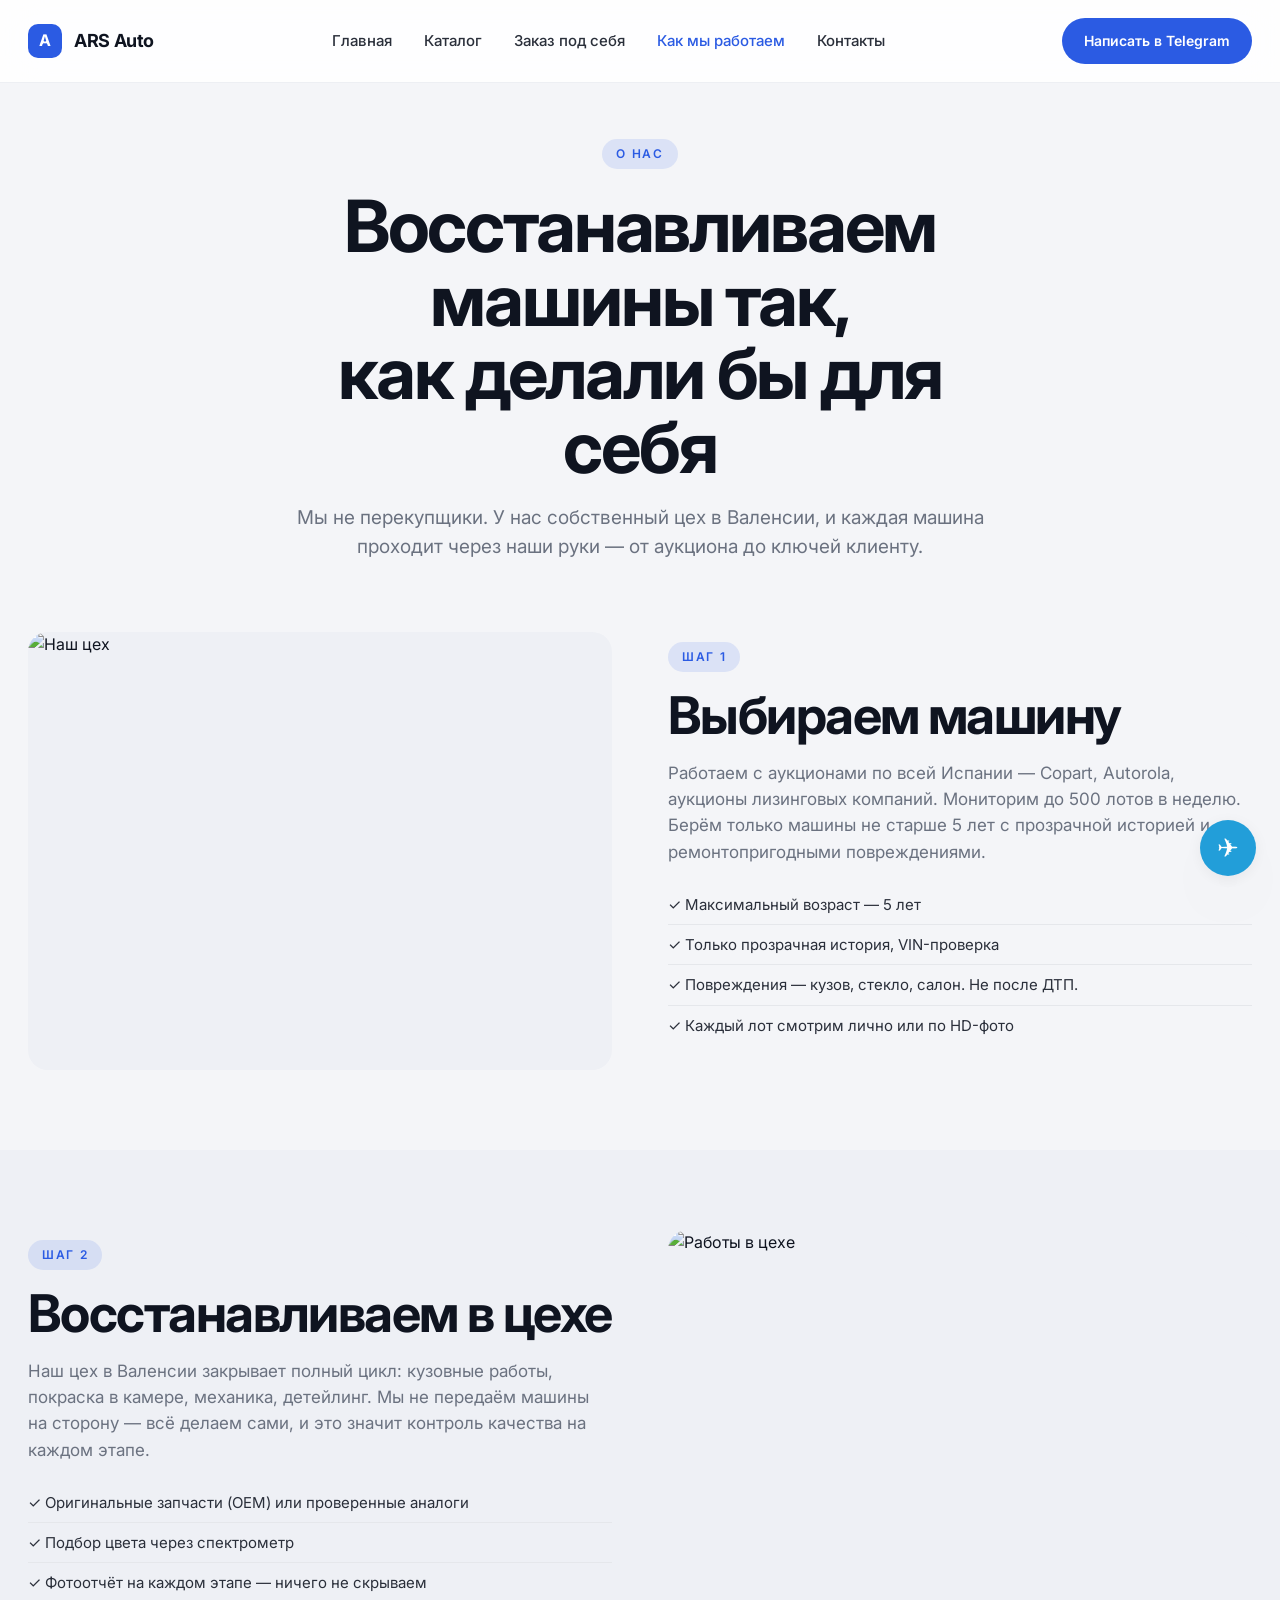
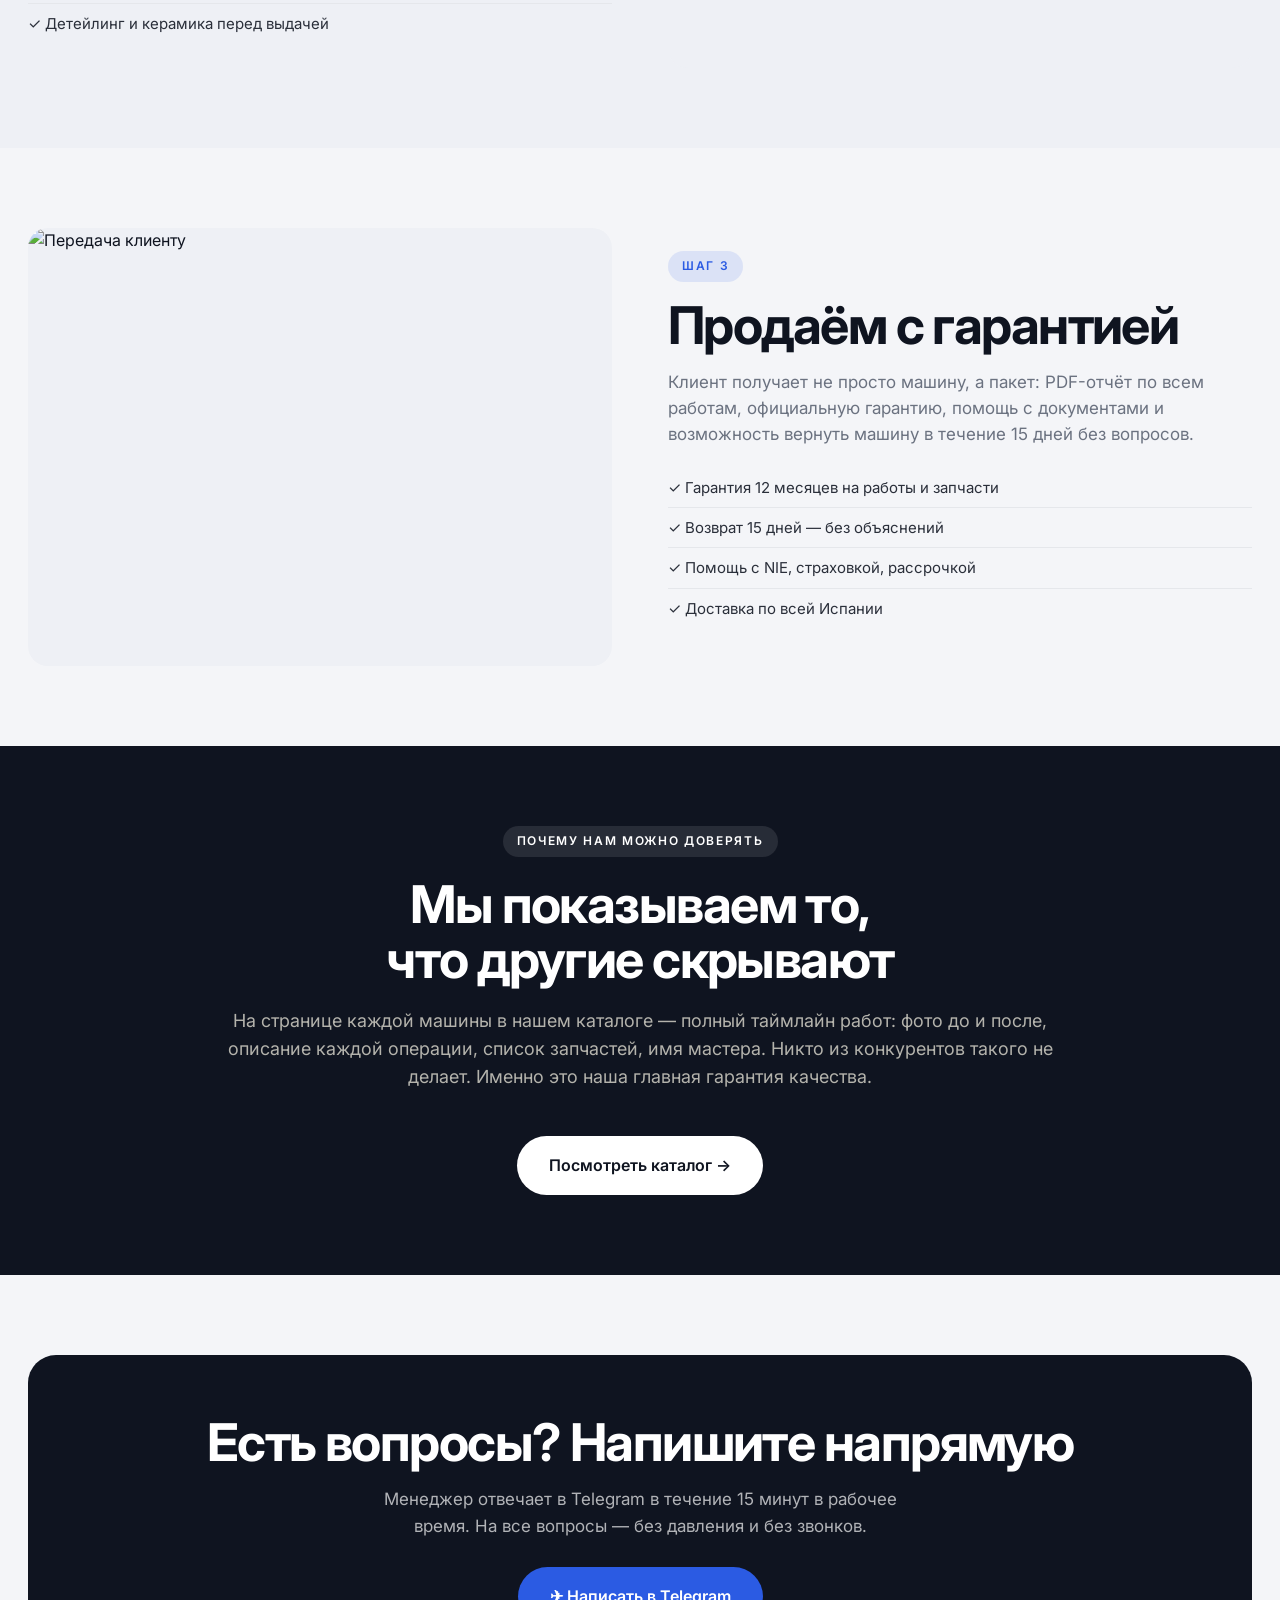
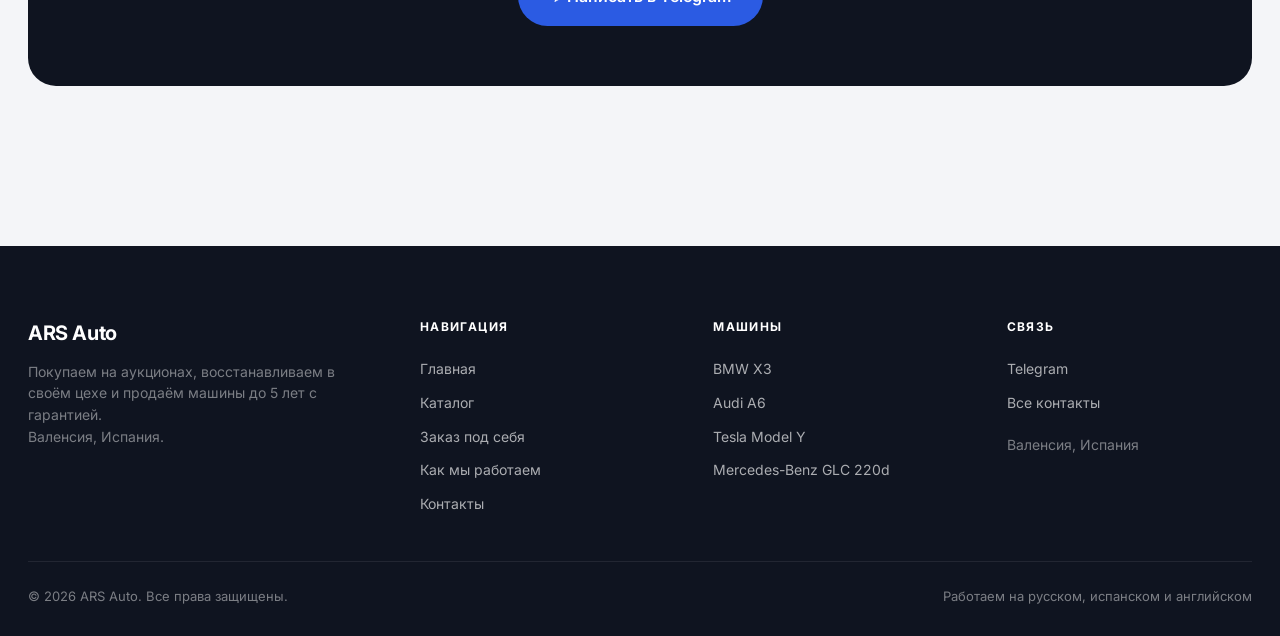
==== commit f40ad81c: "Redesign to reference style: blue + dark-card + bold Inter - New palette: royal blue (#2B5BE3) accen" ====
--- a/about.html
+++ b/about.html
@@ -7,7 +7,7 @@
 <meta name="description" content="Как мы выбираем машины на аукционах, восстанавливаем их в собственном цехе в Валенсии и почему даём гарантию 12 месяцев."/>
 <link rel="preconnect" href="https://fonts.googleapis.com">
 <link rel="preconnect" href="https://fonts.gstatic.com" crossorigin>
-<link href="https://fonts.googleapis.com/css2?family=Instrument+Serif:ital@0;1&family=Fraunces:ital,opsz,wght@0,9..144,400;0,9..144,500;0,9..144,600;1,9..144,400&family=Inter:wght@400;500;600;700&display=swap" rel="stylesheet">
+<link href="https://fonts.googleapis.com/css2?family=Inter:wght@400;500;600;700;800&display=swap" rel="stylesheet">
 <link rel="stylesheet" href="assets/styles.css"/>
 </head>
 <body data-page="about">
--- a/assets/styles.css
+++ b/assets/styles.css
@@ -1,35 +1,40 @@
-/* === Design tokens === */
+/* === Design tokens — FleetAuto-inspired: blue + dark-card + bold sans === */
 :root {
-  --bg: #F6F2EA;              /* warm cream */
-  --bg-soft: #EDE7D8;         /* muted cream */
-  --bg-card: #FBF8F1;         /* lighter cream for cards */
-  --ink: #15150F;             /* warm near-black */
-  --ink-2: #2E2D26;
-  --ink-muted: #757169;
-  --line: #E2DCCD;
-  --line-soft: #EBE5D7;
-  --accent: #0E3B2E;          /* deep forest green */
-  --accent-2: #18614A;
-  --accent-soft: rgba(14,59,46,0.08);
-  --warm: #B87333;            /* warm ochre for accents */
-  --warm-soft: rgba(184,115,51,0.1);
-  --card: #FFFFFF;
-  --radius: 22px;
-  --radius-sm: 12px;
-  --radius-lg: 32px;
-  --shadow: 0 1px 2px rgba(21,21,15,0.04), 0 10px 30px rgba(21,21,15,0.06);
-  --shadow-lg: 0 4px 12px rgba(21,21,15,0.06), 0 40px 80px -20px rgba(21,21,15,0.22);
-  --shadow-hover: 0 2px 4px rgba(21,21,15,0.06), 0 20px 50px -15px rgba(21,21,15,0.18);
+  --bg: #F4F5F8;              /* light gray page */
+  --bg-soft: #EEF0F5;
+  --bg-white: #FFFFFF;
+  --bg-dark: #0F1420;         /* deep navy-black cards */
+  --bg-dark-2: #171D2B;
+  --bg-dark-3: #1F2738;
+  --ink: #0F1420;
+  --ink-2: #2A2F3A;
+  --ink-muted: #6B7280;
+  --ink-inv: #FFFFFF;
+  --ink-inv-muted: rgba(255,255,255,0.68);
+  --ink-inv-low: rgba(255,255,255,0.45);
+  --line: #E5E7EB;
+  --line-soft: #EDEFF3;
+  --line-dark: rgba(255,255,255,0.08);
+  --accent: #2B5BE3;          /* royal blue */
+  --accent-2: #1F48C8;
+  --accent-3: #4A77F0;
+  --accent-soft: rgba(43,91,227,0.12);
+  --accent-on-dark: rgba(43,91,227,0.22);
+  --radius: 20px;
+  --radius-lg: 28px;
+  --radius-sm: 14px;
+  --radius-pill: 100px;
+  --shadow: 0 2px 10px rgba(15,20,32,0.04), 0 16px 40px -10px rgba(15,20,32,0.1);
+  --shadow-lg: 0 4px 16px rgba(15,20,32,0.06), 0 30px 70px -18px rgba(15,20,32,0.2);
+  --shadow-hover: 0 2px 8px rgba(15,20,32,0.06), 0 20px 50px -15px rgba(15,20,32,0.18);
   --max: 1280px;
-  --font-sans: 'Inter', -apple-system, BlinkMacSystemFont, 'Segoe UI', Roboto, sans-serif;
-  --font-serif: 'Fraunces', 'Times New Roman', serif;
-  --font-display: 'Instrument Serif', 'Fraunces', serif;
+  --font: 'Inter', -apple-system, BlinkMacSystemFont, 'Segoe UI', Roboto, sans-serif;
 }
 
 * { box-sizing: border-box; }
 html, body { margin: 0; padding: 0; }
 body {
-  font-family: var(--font-sans);
+  font-family: var(--font);
   background: var(--bg);
   color: var(--ink);
   font-size: 16px;
@@ -40,14 +45,21 @@
 img { max-width: 100%; display: block; }
 a { color: inherit; text-decoration: none; }
 
-.serif { font-family: var(--font-serif); font-weight: 400; letter-spacing: -0.02em; }
-.mono { font-family: ui-monospace, SFMono-Regular, Menlo, monospace; }
 .muted { color: var(--ink-muted); }
 .accent { color: var(--accent); }
-
 .container { max-width: var(--max); margin: 0 auto; padding: 0 28px; }
 .section { padding: 80px 0; }
 .section-tight { padding: 48px 0; }
+
+/* === Typography — bold sans throughout === */
+h1, h2, h3, h4 { margin: 0; font-weight: 700; letter-spacing: -0.025em; color: var(--ink); }
+h1 { font-size: clamp(40px, 6.2vw, 72px); line-height: 1.02; letter-spacing: -0.035em; font-weight: 700; }
+h2 { font-size: clamp(32px, 4.5vw, 52px); line-height: 1.06; letter-spacing: -0.03em; font-weight: 700; }
+h3 { font-size: clamp(22px, 2.4vw, 28px); line-height: 1.2; font-weight: 600; }
+h4 { font-size: 16px; font-weight: 600; letter-spacing: -0.005em; text-transform: uppercase; }
+p { margin: 0 0 14px; }
+.serif { font-weight: 700; letter-spacing: -0.03em; }
+
 .eyebrow {
   display: inline-block;
   font-size: 12px;
@@ -55,24 +67,29 @@
   letter-spacing: 0.14em;
   text-transform: uppercase;
   color: var(--accent);
-  padding: 6px 12px;
-  background: rgba(14,59,46,0.08);
+  padding: 6px 14px;
+  background: var(--accent-soft);
+  border-radius: var(--radius-pill);
+}
+.eyebrow.on-dark { background: var(--accent-on-dark); color: #9DB5FF; }
+.eyebrow.ghost { background: transparent; color: var(--ink-muted); padding: 0; letter-spacing: 0.16em; }
+
+/* Blue pill highlight inline in heading (like «у частного лица» in the reference) */
+.pill-hi {
+  display: inline-block;
+  background: var(--accent); color: #fff;
+  padding: 0 18px;
   border-radius: 100px;
-}
-h1, h2, h3, h4 { margin: 0; font-weight: 500; letter-spacing: -0.02em; }
-h1 { font-family: var(--font-display); font-size: clamp(46px, 7vw, 88px); line-height: 0.98; font-weight: 400; letter-spacing: -0.03em; }
-h2 { font-family: var(--font-display); font-size: clamp(34px, 5vw, 60px); line-height: 1.0; font-weight: 400; letter-spacing: -0.025em; }
-h3 { font-family: var(--font-display); font-size: clamp(24px, 2.8vw, 32px); line-height: 1.15; font-weight: 400; letter-spacing: -0.02em; }
-h4 { font-size: 17px; font-weight: 600; letter-spacing: -0.01em; }
-.serif { font-family: var(--font-display); }
-p { margin: 0 0 14px; }
+  line-height: 1.15;
+  white-space: nowrap;
+}
 
 /* === Header === */
 .site-header {
   position: sticky; top: 0; z-index: 100;
-  background: rgba(246,242,234,0.82);
-  backdrop-filter: saturate(150%) blur(18px);
-  -webkit-backdrop-filter: saturate(150%) blur(18px);
+  background: rgba(255,255,255,0.86);
+  backdrop-filter: saturate(180%) blur(20px);
+  -webkit-backdrop-filter: saturate(180%) blur(20px);
   border-bottom: 1px solid var(--line-soft);
 }
 .nav {
@@ -81,285 +98,437 @@
 }
 .brand {
   display: flex; align-items: center; gap: 12px;
-  font-family: var(--font-serif); font-size: 20px; font-weight: 500;
+  font-weight: 700; font-size: 18px;
   letter-spacing: -0.02em;
 }
 .brand-mark {
-  width: 32px; height: 32px; border-radius: 8px;
+  width: 34px; height: 34px; border-radius: 10px;
   background: var(--accent);
   display: grid; place-items: center;
-  color: #fff; font-family: var(--font-serif); font-weight: 600;
-  font-size: 15px; letter-spacing: 0;
+  color: #fff; font-weight: 700;
+  font-size: 16px;
 }
 .nav-links {
-  display: flex; gap: 28px; align-items: center;
-  font-size: 15px; color: var(--ink-2);
-}
-.nav-links a { position: relative; padding: 4px 0; }
+  display: flex; gap: 32px; align-items: center;
+  font-size: 15px; font-weight: 500; color: var(--ink-2);
+}
+.nav-links a { position: relative; padding: 4px 0; transition: color 0.15s; }
 .nav-links a:hover { color: var(--accent); }
-.nav-links a.active { color: var(--accent); font-weight: 500; }
+.nav-links a.active { color: var(--accent); }
 .nav-cta {
   display: inline-flex; align-items: center; gap: 8px;
-  padding: 10px 18px; border-radius: 100px;
-  background: var(--ink); color: #fff;
-  font-size: 14px; font-weight: 500;
-  transition: background 0.2s;
-}
-.nav-cta:hover { background: var(--accent); }
-.mobile-toggle { display: none; background: none; border: none; font-size: 24px; cursor: pointer; }
+  padding: 12px 22px; border-radius: var(--radius-pill);
+  background: var(--accent); color: #fff;
+  font-size: 14px; font-weight: 600;
+  transition: background 0.2s, transform 0.15s;
+}
+.nav-cta:hover { background: var(--accent-2); transform: translateY(-1px); }
+.mobile-toggle { display: none; background: none; border: none; font-size: 24px; cursor: pointer; color: var(--ink); }
 
 /* === Buttons === */
 .btn {
   display: inline-flex; align-items: center; justify-content: center;
-  gap: 8px; padding: 14px 24px; border-radius: 100px;
-  font-size: 15px; font-weight: 500;
-  transition: transform 0.15s, background 0.2s, color 0.2s;
+  gap: 8px; padding: 14px 26px; border-radius: var(--radius-pill);
+  font-size: 15px; font-weight: 600;
+  transition: transform 0.15s, background 0.2s, color 0.2s, border-color 0.2s;
   cursor: pointer; border: none;
-}
-.btn-primary { background: var(--ink); color: #fff; }
-.btn-primary:hover { background: var(--accent); transform: translateY(-1px); }
-.btn-accent { background: var(--accent); color: #fff; }
-.btn-accent:hover { background: var(--accent-2); transform: translateY(-1px); }
+  white-space: nowrap;
+}
+.btn-primary { background: var(--accent); color: #fff; }
+.btn-primary:hover { background: var(--accent-2); transform: translateY(-1px); }
+.btn-dark { background: var(--ink); color: #fff; }
+.btn-dark:hover { background: #1F2738; transform: translateY(-1px); }
+.btn-light {
+  background: #fff; color: var(--ink);
+  border: 1px solid var(--line);
+}
+.btn-light:hover { border-color: var(--ink); transform: translateY(-1px); }
 .btn-ghost {
   background: transparent; color: var(--ink);
   border: 1px solid var(--line);
 }
 .btn-ghost:hover { border-color: var(--ink); }
-.btn-tg {
-  background: #229ED9; color: #fff;
-}
+.btn-outline-dark {
+  background: transparent; color: #fff;
+  border: 1px solid rgba(255,255,255,0.22);
+}
+.btn-outline-dark:hover { border-color: #fff; background: rgba(255,255,255,0.05); }
+.btn-tg { background: #229ED9; color: #fff; }
 .btn-tg:hover { background: #1b87b8; transform: translateY(-1px); }
-.btn-lg { padding: 16px 32px; font-size: 16px; }
-
-/* === Hero === */
-.hero {
-  padding: 40px 0 80px;
-  position: relative;
-}
-.hero-grid {
-  display: grid; grid-template-columns: 1.15fr 1fr; gap: 80px; align-items: center;
-}
-.hero h1 em { font-style: italic; color: var(--accent); }
-.hero-lead {
-  font-size: 20px; color: var(--ink-muted); margin: 28px 0 40px;
-  max-width: 540px; line-height: 1.5;
-}
-.hero-cta { display: flex; gap: 12px; flex-wrap: wrap; }
-.hero-promise {
-  display: inline-flex; align-items: center; gap: 10px;
-  padding: 8px 16px; background: var(--card);
-  border: 1px solid var(--line); border-radius: 100px;
-  font-size: 13px; color: var(--ink-2);
-  margin-top: 24px;
-}
-.hero-promise .dot {
-  width: 8px; height: 8px; border-radius: 50%; background: #2fb75b;
-  box-shadow: 0 0 0 4px rgba(47,183,91,0.2);
-  animation: pulse 2s infinite;
-}
-.hero-media {
-  aspect-ratio: 4 / 5;
+.btn-lg { padding: 17px 32px; font-size: 16px; }
+
+/* === Hero (dark card on light page) === */
+.hero { padding: 32px 0 48px; }
+.hero-card {
+  background: var(--bg-dark);
+  color: var(--ink-inv);
   border-radius: var(--radius-lg);
+  padding: 52px;
+  display: grid; grid-template-columns: 1.1fr 1fr;
+  gap: 48px;
+  align-items: stretch;
   overflow: hidden;
   position: relative;
-  box-shadow: var(--shadow-lg);
-  background: linear-gradient(140deg, #d8d6cc 0%, #b8b5a7 100%);
+}
+.hero-card h1 { color: #fff; letter-spacing: -0.035em; }
+.hero-card h1 em { font-style: normal; display: inline-block; background: var(--accent); color: #fff; padding: 0 18px; border-radius: 100px; }
+.hero-lead {
+  font-size: 17px; color: var(--ink-inv-muted);
+  margin: 24px 0 32px;
+  max-width: 480px; line-height: 1.55;
+}
+.hero-cta { display: flex; gap: 12px; flex-wrap: wrap; }
+.hero-ctas { display: flex; flex-direction: column; gap: 40px; }
+.hero-mini-row {
+  display: grid; grid-template-columns: repeat(3, 1fr); gap: 14px;
+  margin-top: auto;
+  padding-top: 32px;
+  border-top: 1px solid var(--line-dark);
+}
+.hero-mini {
+  display: flex; flex-direction: column; gap: 10px;
+}
+.hero-mini .ico {
+  width: 36px; height: 36px; border-radius: 50%;
+  background: var(--accent);
+  display: grid; place-items: center;
+  color: #fff; font-size: 16px;
+}
+.hero-mini b { font-weight: 600; font-size: 13px; color: #fff; line-height: 1.3; display: block; }
+.hero-mini span { font-size: 12px; color: var(--ink-inv-low); line-height: 1.4; display: block; margin-top: 4px; }
+
+.hero-media {
+  border-radius: var(--radius);
+  overflow: hidden;
+  background: var(--bg-dark-2);
+  position: relative;
+  min-height: 420px;
 }
 .hero-media img { width: 100%; height: 100%; object-fit: cover; }
-.hero-badge {
-  position: absolute; bottom: 24px; left: 24px; right: 24px;
-  background: rgba(255,255,255,0.96);
+.hero-media .hero-badge {
+  position: absolute; left: 24px; bottom: 24px; right: 24px;
+  background: rgba(15,20,32,0.82);
   backdrop-filter: blur(14px);
-  padding: 18px 22px; border-radius: 18px;
+  color: #fff;
+  padding: 16px 20px; border-radius: 16px;
   display: flex; align-items: center; gap: 14px;
   font-size: 14px;
-  box-shadow: var(--shadow);
+  border: 1px solid rgba(255,255,255,0.08);
 }
 .hero-badge .avatar {
+  width: 42px; height: 42px; border-radius: 50%;
+  background: var(--accent); color: #fff;
+  display: grid; place-items: center;
+  font-weight: 600; font-size: 16px; flex-shrink: 0;
+}
+.hero-badge b { display: block; font-weight: 600; color: #fff; }
+.hero-badge .status {
+  display: flex; align-items: center; gap: 6px;
+  color: var(--ink-inv-low); font-size: 12px; margin-top: 2px;
+}
+.hero-badge .status::before {
+  content: ''; width: 7px; height: 7px; border-radius: 50%; background: #2fdb77;
+  box-shadow: 0 0 0 3px rgba(47,219,119,0.22);
+}
+
+/* === Feature / dark card grid (used for promises, team, buyback) === */
+.feature-card {
+  background: var(--bg-dark);
+  color: var(--ink-inv);
+  border-radius: var(--radius);
+  padding: 30px 28px 32px;
+  display: flex; flex-direction: column; gap: 14px;
+  transition: transform 0.2s, box-shadow 0.2s;
+  position: relative;
+}
+.feature-card:hover { transform: translateY(-3px); box-shadow: var(--shadow-lg); }
+.feature-card .ico {
   width: 44px; height: 44px; border-radius: 50%;
   background: var(--accent); color: #fff;
-  display: grid; place-items: center;
-  font-family: var(--font-display); font-size: 18px;
-  flex-shrink: 0;
-  border: 2px solid #fff;
-  box-shadow: 0 2px 8px rgba(21,21,15,0.1);
-}
-.hero-badge .status { display: flex; align-items: center; gap: 6px; color: var(--ink-muted); font-size: 12px; margin-top: 2px; }
-.hero-badge .status::before {
-  content: ''; width: 7px; height: 7px; border-radius: 50%; background: #2fb75b;
-  box-shadow: 0 0 0 3px rgba(47,183,91,0.2);
-}
-.hero-badge b { display: block; font-weight: 500; }
-@keyframes pulse {
-  0%, 100% { box-shadow: 0 0 0 4px rgba(47,183,91,0.2); }
-  50% { box-shadow: 0 0 0 8px rgba(47,183,91,0.05); }
-}
-
-/* === Trust strip === */
+  display: grid; place-items: center; font-size: 18px;
+  margin-bottom: 6px;
+}
+.feature-card h4 {
+  font-size: 13px; font-weight: 700; letter-spacing: 0.06em;
+  color: #fff; text-transform: uppercase;
+  line-height: 1.3;
+}
+.feature-card p { font-size: 14px; color: var(--ink-inv-muted); margin: 0; line-height: 1.5; }
+
+.light-feature-card {
+  background: #fff;
+  color: var(--ink);
+  border-radius: var(--radius);
+  padding: 30px 28px 32px;
+  display: flex; flex-direction: column; gap: 14px;
+  border: 1px solid var(--line-soft);
+  transition: transform 0.2s, box-shadow 0.2s, border-color 0.2s;
+}
+.light-feature-card:hover { transform: translateY(-3px); box-shadow: var(--shadow); border-color: var(--line); }
+.light-feature-card .ico {
+  width: 44px; height: 44px; border-radius: 50%;
+  background: var(--accent); color: #fff;
+  display: grid; place-items: center; font-size: 18px;
+  margin-bottom: 6px;
+}
+.light-feature-card h4 {
+  font-size: 13px; font-weight: 700; letter-spacing: 0.06em;
+  text-transform: uppercase; color: var(--ink);
+  line-height: 1.3;
+}
+.light-feature-card p { font-size: 14px; color: var(--ink-muted); margin: 0; line-height: 1.5; }
+
+/* === Promise grid === */
+.promise-grid {
+  display: grid; grid-template-columns: repeat(4, 1fr); gap: 16px;
+}
+.promise-card {
+  background: var(--bg-dark);
+  color: var(--ink-inv);
+  border-radius: var(--radius);
+  padding: 32px 28px;
+  display: flex; flex-direction: column; gap: 14px;
+  transition: transform 0.2s, box-shadow 0.2s;
+}
+.promise-card:hover { transform: translateY(-3px); box-shadow: var(--shadow-lg); }
+.promise-card .ico {
+  width: 44px; height: 44px; border-radius: 50%;
+  background: var(--accent); color: #fff;
+  display: grid; place-items: center; font-size: 18px;
+}
+.promise-card h4 {
+  font-size: 13px; font-weight: 700; letter-spacing: 0.06em;
+  color: #fff; text-transform: uppercase;
+  margin-bottom: 2px;
+}
+.promise-card p { font-size: 14px; color: var(--ink-inv-muted); margin: 0; line-height: 1.5; }
+
+/* === Light panel (holds dark feature cards) === */
+.light-panel {
+  background: #fff;
+  border-radius: var(--radius-lg);
+  padding: 48px;
+}
+.light-panel .panel-title {
+  font-size: clamp(26px, 3vw, 34px);
+  font-weight: 700; letter-spacing: -0.03em;
+  line-height: 1.15;
+  margin-bottom: 32px;
+  max-width: 620px;
+}
+
+/* Mixed 2x3 grid: dark cards + photo cards (used in services block) */
+.feature-mix-grid {
+  display: grid; grid-template-columns: repeat(3, 1fr); gap: 16px;
+}
+.photo-card {
+  background: var(--bg-white);
+  border: 1px solid var(--line-soft);
+  border-radius: var(--radius);
+  overflow: hidden;
+  display: flex; flex-direction: column;
+}
+.photo-card .photo {
+  aspect-ratio: 16 / 10; background: var(--bg-soft); overflow: hidden;
+}
+.photo-card .photo img { width: 100%; height: 100%; object-fit: cover; }
+.photo-card .body { padding: 24px 26px 26px; }
+.photo-card h4 {
+  font-size: 13px; font-weight: 700; letter-spacing: 0.06em;
+  text-transform: uppercase; margin-bottom: 8px;
+}
+.photo-card p { font-size: 14px; color: var(--ink-muted); margin: 0; line-height: 1.5; }
+
+/* === Section heading === */
+.section-head {
+  display: flex; align-items: flex-end; justify-content: space-between;
+  gap: 40px; margin-bottom: 48px; flex-wrap: wrap;
+}
+.section-head h2 { margin-top: 16px; margin-bottom: 0; }
+.section-head > div > p { max-width: 560px; font-size: 17px; color: var(--ink-muted); margin: 16px 0 0; }
+
+/* === Trust strip (small mini-cards row on light) === */
 .trust-strip {
   display: grid; grid-template-columns: repeat(4, 1fr);
-  gap: 1px; background: var(--line-soft);
-  border: 1px solid var(--line-soft); border-radius: var(--radius-lg);
-  overflow: hidden;
-  margin-top: 32px;
+  gap: 16px;
 }
 .trust-strip .item {
-  padding: 32px 28px;
-  background: var(--bg);
-}
-.trust-strip .num { font-family: var(--font-display); font-size: 44px; letter-spacing: -0.035em; color: var(--ink); line-height: 1; }
-.trust-strip .lbl { font-size: 13px; color: var(--ink-muted); margin-top: 8px; line-height: 1.4; }
+  background: #fff;
+  border: 1px solid var(--line-soft);
+  border-radius: var(--radius);
+  padding: 28px 26px;
+  display: flex; flex-direction: column; gap: 10px;
+}
 .trust-strip .ico {
-  display: inline-grid; place-items: center;
-  width: 34px; height: 34px; border-radius: 10px;
+  width: 40px; height: 40px; border-radius: 50%;
   background: var(--accent-soft); color: var(--accent);
-  margin-bottom: 16px; font-size: 16px;
-}
-
-/* === Process strip === */
+  display: grid; place-items: center; font-size: 16px;
+}
+.trust-strip .num { font-size: 28px; font-weight: 700; letter-spacing: -0.025em; color: var(--ink); line-height: 1.1; margin-top: 4px; }
+.trust-strip .lbl { font-size: 13px; color: var(--ink-muted); line-height: 1.4; }
+
+/* === Process === */
 .process {
   display: grid; grid-template-columns: repeat(3, 1fr);
-  gap: 24px;
+  gap: 16px;
 }
 .process-step {
-  background: var(--bg-card);
-  border: 1px solid var(--line-soft);
-  border-radius: var(--radius);
-  padding: 36px 32px 32px;
+  background: var(--bg-dark);
+  color: var(--ink-inv);
+  border-radius: var(--radius);
+  padding: 34px 30px 32px;
   transition: transform 0.25s, box-shadow 0.25s;
-  position: relative;
-}
-.process-step:hover { transform: translateY(-3px); box-shadow: var(--shadow); }
+}
+.process-step:hover { transform: translateY(-3px); box-shadow: var(--shadow-lg); }
 .process-step .num {
   display: inline-flex; align-items: center; justify-content: center;
-  width: 44px; height: 44px;
-  font-family: var(--font-display); font-size: 20px; color: var(--accent);
-  background: var(--accent-soft); border-radius: 14px;
-  margin-bottom: 24px;
-}
-.process-step h3 { margin-bottom: 10px; }
+  width: 40px; height: 40px;
+  font-weight: 700; font-size: 15px; color: #fff;
+  background: var(--accent); border-radius: 50%;
+  margin-bottom: 22px;
+}
+.process-step h3 { color: #fff; font-size: 22px; margin-bottom: 10px; font-weight: 600; }
+.process-step p { color: var(--ink-inv-muted); font-size: 14px; margin: 0; line-height: 1.55; }
 
 /* === Car cards === */
 .car-grid {
-  display: grid; grid-template-columns: repeat(2, 1fr); gap: 28px;
-}
-.car-grid.cols-3 { grid-template-columns: repeat(3, 1fr); }
+  display: grid; grid-template-columns: repeat(3, 1fr); gap: 20px;
+}
+.car-grid.cols-2 { grid-template-columns: repeat(2, 1fr); }
 .car-card {
-  background: var(--bg-card);
-  border: 1px solid var(--line-soft);
+  background: var(--bg-dark);
+  color: var(--ink-inv);
+  border: 1px solid rgba(255,255,255,0.06);
   border-radius: var(--radius);
   overflow: hidden;
   transition: transform 0.3s cubic-bezier(0.22,0.61,0.36,1), box-shadow 0.3s;
   cursor: pointer;
   display: flex; flex-direction: column;
 }
-.car-card:hover { transform: translateY(-4px); box-shadow: var(--shadow-hover); border-color: var(--line); }
+.car-card:hover { transform: translateY(-4px); box-shadow: var(--shadow-hover); }
 .car-card-img {
-  aspect-ratio: 4 / 3;
-  background: var(--bg-soft);
+  aspect-ratio: 16 / 11;
+  background: var(--bg-dark-2);
   overflow: hidden; position: relative;
 }
 .car-card-img img { width: 100%; height: 100%; object-fit: cover; transition: transform 0.6s cubic-bezier(0.22,0.61,0.36,1); }
 .car-card:hover .car-card-img img { transform: scale(1.06); }
-.car-card-body { padding: 26px 28px 28px; flex: 1; display: flex; flex-direction: column; }
-.car-card-title { font-family: var(--font-display); font-size: 26px; letter-spacing: -0.02em; color: var(--ink); line-height: 1.1; }
-.car-card-trim { color: var(--ink-muted); font-size: 14px; margin-top: 6px; }
+.car-card-body { padding: 24px 26px 26px; flex: 1; display: flex; flex-direction: column; color: #fff; }
+.car-card-title { font-size: 20px; font-weight: 700; color: #fff; letter-spacing: -0.015em; line-height: 1.2; }
+.car-card-trim { color: var(--ink-inv-muted); font-size: 13px; margin-top: 4px; }
+.car-card-price {
+  font-size: 22px; font-weight: 700; color: #fff;
+  margin: 14px 0 0; letter-spacing: -0.02em;
+}
 .car-card-specs {
-  display: flex; flex-wrap: wrap; gap: 12px;
-  margin: 18px 0; font-size: 13px; color: var(--ink-muted);
-}
-.car-card-specs span {
-  display: inline-flex; align-items: center; gap: 5px;
-  padding: 5px 10px; background: var(--bg); border-radius: 8px;
-  border: 1px solid var(--line-soft);
-}
+  display: flex; flex-direction: column; gap: 10px;
+  margin: 18px 0 20px;
+  padding: 16px 0;
+  border-top: 1px solid var(--line-dark);
+  border-bottom: 1px solid var(--line-dark);
+  font-size: 13px;
+}
+.car-card-specs .row {
+  display: flex; justify-content: space-between;
+  color: var(--ink-inv-low);
+}
+.car-card-specs .row b { color: #fff; font-weight: 500; }
 .car-card-repair {
-  font-size: 13px; color: var(--accent); font-weight: 500;
-  padding: 12px 16px; background: var(--accent-soft);
-  border-radius: var(--radius-sm); margin: 0 0 20px;
-}
-.car-card-price-row {
-  display: flex; align-items: baseline; justify-content: space-between;
-  margin-top: auto; padding-top: 20px; border-top: 1px solid var(--line-soft);
-}
-.car-card-price { font-family: var(--font-display); font-size: 30px; color: var(--ink); letter-spacing: -0.025em; line-height: 1; }
-.car-card-finance { font-size: 13px; color: var(--ink-muted); margin-top: 4px; }
+  font-size: 12px; color: #9DB5FF;
+  padding: 10px 14px; background: rgba(43,91,227,0.16);
+  border-radius: var(--radius-sm); margin: 0 0 18px;
+  line-height: 1.4;
+}
+.car-card-actions {
+  display: flex; gap: 10px; margin-top: auto;
+}
+.car-card-actions .btn {
+  flex: 1; padding: 12px 18px; font-size: 13px;
+}
+.car-card-actions .btn-icon {
+  flex: 0 0 auto;
+  width: 46px; height: 46px; padding: 0;
+  border-radius: 50%;
+  background: #fff; color: var(--ink);
+  display: grid; place-items: center;
+}
 .tag {
-  display: inline-block; font-size: 11px; font-weight: 600; letter-spacing: 0.06em;
+  display: inline-block; font-size: 10px; font-weight: 700; letter-spacing: 0.08em;
   padding: 6px 12px; border-radius: 8px; text-transform: uppercase;
 }
 .tag-new { background: var(--accent); color: #fff; }
-.tag-reserved { background: var(--warm); color: #fff; }
+.tag-reserved { background: #E7AA37; color: #fff; }
 .car-card-img .tag { position: absolute; top: 16px; left: 16px; }
 
-/* Bento: featured big card + smaller */
+/* Bento (featured on homepage) */
 .bento-grid {
-  display: grid; grid-template-columns: 1.5fr 1fr; gap: 28px;
+  display: grid; grid-template-columns: 1.5fr 1fr; gap: 20px;
 }
 .bento-grid .car-card.feature .car-card-img { aspect-ratio: 4 / 3; }
-.bento-grid .car-card.feature .car-card-title { font-size: 34px; }
-.bento-grid .bento-side { display: grid; gap: 28px; }
-.bento-grid .bento-side .car-card .car-card-img { aspect-ratio: 16 / 10; }
-.bento-grid .bento-side .car-card .car-card-body { padding: 22px 24px 24px; }
-.bento-grid .bento-side .car-card .car-card-title { font-size: 22px; }
+.bento-grid .car-card.feature .car-card-title { font-size: 28px; }
+.bento-grid .car-card.feature .car-card-price { font-size: 28px; }
+.bento-grid .bento-side { display: grid; gap: 20px; }
 
 /* === Featured repair teaser === */
 .repair-scroll {
-  display: flex; gap: 20px; overflow-x: auto;
+  display: flex; gap: 16px; overflow-x: auto;
   padding: 4px 0 20px; scroll-snap-type: x mandatory;
   scrollbar-width: thin;
 }
 .repair-scroll::-webkit-scrollbar { height: 6px; }
 .repair-scroll::-webkit-scrollbar-thumb { background: var(--line); border-radius: 3px; }
 .repair-pair {
-  flex: 0 0 380px; scroll-snap-align: start;
-  background: var(--card); border: 1px solid var(--line);
+  flex: 0 0 360px; scroll-snap-align: start;
+  background: var(--bg-dark);
+  color: var(--ink-inv);
   border-radius: var(--radius); overflow: hidden;
+  border: 1px solid rgba(255,255,255,0.06);
 }
 .repair-pair-imgs {
   display: grid; grid-template-columns: 1fr 1fr;
 }
 .repair-pair-img {
-  aspect-ratio: 1 / 1; background: var(--bg-soft);
+  aspect-ratio: 1 / 1; background: var(--bg-dark-2);
   position: relative;
 }
 .repair-pair-img img { width: 100%; height: 100%; object-fit: cover; }
 .repair-pair-img .label {
   position: absolute; top: 10px; left: 10px;
-  background: rgba(255,255,255,0.92);
+  background: rgba(15,20,32,0.82);
+  color: #fff;
   padding: 4px 10px; border-radius: 6px;
-  font-size: 11px; font-weight: 600; letter-spacing: 0.06em;
+  font-size: 10px; font-weight: 700; letter-spacing: 0.08em;
   text-transform: uppercase;
 }
-.repair-pair-body { padding: 18px 20px 22px; }
-.repair-pair-body h4 { margin-bottom: 4px; }
-.repair-pair-body p { margin: 0; font-size: 14px; color: var(--ink-muted); }
+.repair-pair-body { padding: 20px 22px 22px; }
+.repair-pair-body h4 { color: #fff; margin-bottom: 4px; font-size: 15px; }
+.repair-pair-body p { margin: 0; font-size: 13px; color: var(--ink-inv-muted); }
 
 /* === FAQ === */
-.faq { display: grid; gap: 12px; }
+.faq { display: grid; gap: 10px; }
 .faq-item {
-  background: var(--card); border: 1px solid var(--line);
+  background: #fff; border: 1px solid var(--line-soft);
   border-radius: var(--radius); padding: 0;
-  transition: box-shadow 0.2s;
-}
-.faq-item[open] { box-shadow: var(--shadow); }
+  transition: box-shadow 0.2s, border-color 0.2s;
+}
+.faq-item[open] { box-shadow: var(--shadow); border-color: var(--line); }
 .faq-item summary {
   padding: 22px 28px; cursor: pointer;
-  display: flex; align-items: center; justify-content: space-between;
-  font-weight: 500; font-size: 17px; list-style: none;
+  display: flex; align-items: center; justify-content: space-between; gap: 24px;
+  font-weight: 600; font-size: 16px; list-style: none;
 }
 .faq-item summary::-webkit-details-marker { display: none; }
 .faq-item summary::after {
-  content: '+'; font-family: var(--font-serif); font-size: 26px; color: var(--accent);
+  content: '+'; font-size: 24px; color: var(--accent); font-weight: 400;
   transition: transform 0.3s;
 }
 .faq-item[open] summary::after { transform: rotate(45deg); }
-.faq-item-body { padding: 0 28px 24px; color: var(--ink-muted); font-size: 15px; }
+.faq-item-body { padding: 0 28px 24px; color: var(--ink-muted); font-size: 15px; line-height: 1.6; }
 
 /* === Footer === */
 .site-footer {
-  background: var(--ink); color: #d8d6cc;
-  padding: 60px 0 30px; margin-top: 80px;
+  background: var(--bg-dark); color: rgba(255,255,255,0.65);
+  padding: 72px 0 30px; margin-top: 80px;
 }
 .footer-grid {
   display: grid; grid-template-columns: 1.4fr 1fr 1fr 1fr;
@@ -367,165 +536,158 @@
   border-bottom: 1px solid rgba(255,255,255,0.08);
 }
 .footer-col h5 {
-  font-size: 13px; font-weight: 600; letter-spacing: 0.1em; text-transform: uppercase;
+  font-size: 12px; font-weight: 700; letter-spacing: 0.12em; text-transform: uppercase;
   color: #fff; margin: 0 0 16px;
 }
-.footer-col a { display: block; padding: 6px 0; color: #d8d6cc; font-size: 14px; }
+.footer-col a { display: block; padding: 6px 0; color: rgba(255,255,255,0.65); font-size: 14px; transition: color 0.15s; }
 .footer-col a:hover { color: #fff; }
-.footer-col p { font-size: 14px; color: #8b8a84; margin: 0; }
-.footer-brand {
-  font-family: var(--font-serif); font-size: 22px; color: #fff; margin-bottom: 12px;
-}
+.footer-col p { font-size: 14px; color: rgba(255,255,255,0.45); margin: 0; }
+.footer-brand { font-weight: 700; font-size: 20px; color: #fff; margin-bottom: 12px; letter-spacing: -0.02em; }
 .footer-bottom {
   display: flex; justify-content: space-between; align-items: center;
-  padding-top: 24px; font-size: 13px; color: #8b8a84; flex-wrap: wrap; gap: 12px;
+  padding-top: 24px; font-size: 13px; color: rgba(255,255,255,0.45); flex-wrap: wrap; gap: 12px;
 }
 
 /* === Catalog page === */
-.catalog-head { padding: 56px 0 24px; border-bottom: 1px solid var(--line); }
-.catalog-head h1 {
-  font-size: clamp(36px, 5vw, 56px); margin-bottom: 12px;
-}
-.filters {
-  display: flex; gap: 10px; flex-wrap: wrap; padding: 24px 0;
-}
+.catalog-head {
+  background: var(--bg-dark); color: #fff;
+  border-radius: var(--radius-lg);
+  padding: 52px;
+  margin: 32px 0;
+}
+.catalog-head h1 { color: #fff; margin-bottom: 16px; }
+.catalog-head p { color: var(--ink-inv-muted); font-size: 17px; max-width: 640px; margin: 0; }
+.filters { display: flex; gap: 10px; flex-wrap: wrap; padding: 24px 0 36px; }
 .chip {
-  padding: 10px 18px; border: 1px solid var(--line); border-radius: 100px;
-  background: var(--card); font-size: 14px; cursor: pointer;
-  transition: all 0.2s;
-}
-.chip:hover, .chip.active { background: var(--ink); color: #fff; border-color: var(--ink); }
+  padding: 11px 20px; border: 1px solid var(--line); border-radius: var(--radius-pill);
+  background: #fff; font-size: 14px; font-weight: 500; cursor: pointer;
+  transition: all 0.15s;
+}
+.chip:hover { border-color: var(--ink); }
+.chip.active { background: var(--accent); color: #fff; border-color: var(--accent); }
 
 /* === Car detail === */
-.car-detail-header {
-  padding: 32px 0 24px;
-}
-.breadcrumb { font-size: 13px; color: var(--ink-muted); margin-bottom: 12px; }
+.car-detail-header { padding: 32px 0 24px; }
+.breadcrumb { font-size: 13px; color: var(--ink-muted); margin-bottom: 14px; }
 .breadcrumb a:hover { color: var(--accent); }
 .car-detail-title { margin-bottom: 8px; }
 .car-detail-sub { color: var(--ink-muted); font-size: 17px; }
 
 .car-detail-grid {
-  display: grid; grid-template-columns: 1.5fr 1fr; gap: 48px;
+  display: grid; grid-template-columns: 1.5fr 1fr; gap: 40px;
   align-items: start;
 }
-.gallery {
-  display: grid; grid-template-columns: repeat(4, 1fr); gap: 8px;
-}
+.gallery { display: grid; grid-template-columns: repeat(4, 1fr); gap: 8px; }
 .gallery-item {
-  aspect-ratio: 4 / 3; overflow: hidden; border-radius: 10px;
+  aspect-ratio: 4 / 3; overflow: hidden; border-radius: 12px;
   background: var(--bg-soft); cursor: pointer;
 }
-.gallery-item:first-child { grid-column: 1 / -1; aspect-ratio: 16 / 10; }
+.gallery-item:first-child { grid-column: 1 / -1; aspect-ratio: 16 / 9; }
 .gallery-item img { width: 100%; height: 100%; object-fit: cover; transition: transform 0.4s; }
 .gallery-item:hover img { transform: scale(1.04); }
 
 .price-panel {
   position: sticky; top: 96px;
-  background: var(--card); border: 1px solid var(--line);
+  background: var(--bg-dark); color: #fff;
   border-radius: var(--radius); padding: 32px;
   box-shadow: var(--shadow);
 }
-.price-big {
-  font-family: var(--font-serif); font-size: 44px; color: var(--ink);
-  letter-spacing: -0.03em; line-height: 1;
-}
+.price-big { font-size: 38px; font-weight: 700; color: #fff; letter-spacing: -0.03em; line-height: 1; }
 .price-finance {
-  margin-top: 10px; color: var(--ink-muted); font-size: 14px;
-  padding-bottom: 20px; border-bottom: 1px solid var(--line);
-}
-.price-ctas {
-  display: flex; flex-direction: column; gap: 10px; margin-top: 20px;
-}
+  margin-top: 8px; color: var(--ink-inv-muted); font-size: 14px;
+  padding-bottom: 22px; border-bottom: 1px solid var(--line-dark);
+}
+.price-ctas { display: flex; flex-direction: column; gap: 10px; margin-top: 22px; }
 .price-ctas .btn { width: 100%; }
 .price-info {
-  margin-top: 24px; font-size: 13px; color: var(--ink-muted);
-  display: grid; gap: 8px;
+  margin-top: 24px; font-size: 13px; color: var(--ink-inv-muted);
+  display: grid; gap: 10px;
 }
 .price-info .row { display: flex; justify-content: space-between; }
-.price-info .row b { color: var(--ink); font-weight: 500; }
+.price-info .row b { color: #fff; font-weight: 500; }
 
 .spec-grid {
-  display: grid; grid-template-columns: repeat(4, 1fr); gap: 0;
-  margin: 48px 0;
-  border-top: 1px solid var(--line); border-bottom: 1px solid var(--line);
-}
-.spec-grid .item { padding: 24px 18px; border-right: 1px solid var(--line); }
+  display: grid; grid-template-columns: repeat(4, 1fr);
+  gap: 0; margin: 48px 0;
+  background: #fff;
+  border: 1px solid var(--line-soft);
+  border-radius: var(--radius);
+  overflow: hidden;
+}
+.spec-grid .item { padding: 26px 22px; border-right: 1px solid var(--line-soft); }
 .spec-grid .item:last-child { border-right: none; }
-.spec-grid .lbl { font-size: 12px; color: var(--ink-muted); text-transform: uppercase; letter-spacing: 0.08em; }
-.spec-grid .val { font-family: var(--font-serif); font-size: 22px; margin-top: 6px; color: var(--ink); }
+.spec-grid .lbl { font-size: 12px; color: var(--ink-muted); text-transform: uppercase; letter-spacing: 0.08em; font-weight: 600; }
+.spec-grid .val { font-size: 22px; font-weight: 700; margin-top: 8px; color: var(--ink); letter-spacing: -0.02em; }
 
 /* === Repair timeline === */
 .repair-block {
-  background: var(--card); border: 1px solid var(--line);
-  border-radius: var(--radius); padding: 40px; margin: 48px 0;
+  background: var(--bg-dark); color: #fff;
+  border-radius: var(--radius-lg); padding: 44px; margin: 48px 0;
 }
 .repair-block-head {
   display: flex; justify-content: space-between; align-items: flex-start; gap: 24px;
   flex-wrap: wrap;
-  padding-bottom: 28px; border-bottom: 1px solid var(--line);
-}
-.repair-block-head .master {
-  display: flex; align-items: center; gap: 14px;
-}
+  padding-bottom: 28px; border-bottom: 1px solid var(--line-dark);
+}
+.repair-block-head h2 { color: #fff; }
+.repair-block-head .master { display: flex; align-items: center; gap: 14px; }
 .master-avatar {
   width: 48px; height: 48px; border-radius: 50%;
-  background: var(--bg-soft); overflow: hidden;
+  background: var(--accent); overflow: hidden;
   display: grid; place-items: center;
-  font-family: var(--font-serif); font-size: 18px; color: var(--accent);
-}
-.master-name { font-weight: 500; font-size: 15px; }
-.master-role { font-size: 13px; color: var(--ink-muted); }
+  font-weight: 600; font-size: 18px; color: #fff;
+}
+.master-name { font-weight: 600; font-size: 15px; color: #fff; }
+.master-role { font-size: 13px; color: var(--ink-inv-muted); }
 .repair-stats {
-  display: flex; gap: 28px; font-size: 13px; color: var(--ink-muted);
+  display: flex; gap: 36px; font-size: 13px; color: var(--ink-inv-muted);
 }
 .repair-stats b {
-  display: block; font-family: var(--font-serif); font-size: 22px;
-  color: var(--ink); margin-bottom: 2px; font-weight: 500;
-}
-
-.timeline { display: grid; gap: 32px; margin-top: 36px; position: relative; }
+  display: block; font-size: 22px; font-weight: 700;
+  color: #fff; margin-bottom: 2px; letter-spacing: -0.02em;
+}
+
+.timeline { display: grid; gap: 28px; margin-top: 36px; position: relative; }
 .timeline::before {
-  content: ''; position: absolute; left: 24px; top: 24px; bottom: 24px;
-  width: 2px; background: var(--line);
+  content: ''; position: absolute; left: 20px; top: 20px; bottom: 20px;
+  width: 2px; background: var(--line-dark);
 }
 .timeline-item {
-  display: grid; grid-template-columns: 48px 1fr; gap: 24px;
+  display: grid; grid-template-columns: 40px 1fr; gap: 22px;
   position: relative; align-items: start;
 }
 .timeline-dot {
-  width: 48px; height: 48px; border-radius: 50%;
-  background: var(--bg); border: 2px solid var(--accent);
+  width: 40px; height: 40px; border-radius: 50%;
+  background: var(--accent); color: #fff;
   display: grid; place-items: center;
-  font-family: var(--font-serif); font-size: 16px; color: var(--accent);
+  font-weight: 700; font-size: 14px;
   z-index: 1;
 }
 .timeline-content {
-  background: var(--bg); border: 1px solid var(--line);
-  border-radius: var(--radius); padding: 20px 24px;
-}
-.timeline-content h4 { margin-bottom: 4px; }
-.timeline-content .date { font-size: 13px; color: var(--ink-muted); margin-bottom: 14px; }
-.timeline-imgs {
-  display: grid; grid-template-columns: 1fr 1fr; gap: 10px; margin-top: 14px;
-}
+  background: var(--bg-dark-2); border: 1px solid var(--line-dark);
+  border-radius: var(--radius); padding: 22px 24px;
+}
+.timeline-content h4 { margin-bottom: 4px; color: #fff; text-transform: none; letter-spacing: -0.015em; font-size: 17px; }
+.timeline-content .date { font-size: 13px; color: var(--ink-inv-muted); margin-bottom: 14px; }
+.timeline-imgs { display: grid; grid-template-columns: 1fr 1fr; gap: 10px; margin-top: 14px; }
 .timeline-imgs .img {
   aspect-ratio: 4 / 3; border-radius: 10px; overflow: hidden;
-  background: var(--bg-soft); position: relative;
+  background: var(--bg-dark-2); position: relative;
 }
 .timeline-imgs .img img { width: 100%; height: 100%; object-fit: cover; }
 .timeline-imgs .img .label {
   position: absolute; top: 8px; left: 8px;
-  background: rgba(255,255,255,0.92);
+  background: rgba(15,20,32,0.85);
+  color: #fff;
   padding: 3px 8px; border-radius: 5px;
-  font-size: 10px; font-weight: 600; letter-spacing: 0.06em;
+  font-size: 10px; font-weight: 700; letter-spacing: 0.08em;
   text-transform: uppercase;
 }
 .timeline-parts {
-  margin-top: 14px; padding-top: 14px; border-top: 1px solid var(--line);
-  font-size: 13px; color: var(--ink-muted);
-}
-.timeline-parts b { color: var(--ink); font-weight: 500; }
+  margin-top: 14px; padding-top: 14px; border-top: 1px solid var(--line-dark);
+  font-size: 13px; color: var(--ink-inv-muted);
+}
+.timeline-parts b { color: #fff; font-weight: 500; }
 
 /* === Equipment list === */
 .equipment-list { columns: 2; column-gap: 32px; font-size: 14px; color: var(--ink-2); }
@@ -533,54 +695,52 @@
 .equipment-list li::before { content: '✓ '; color: var(--accent); font-weight: bold; margin-right: 4px; }
 
 /* === Warranty card === */
-.warranty-grid { display: grid; grid-template-columns: repeat(3, 1fr); gap: 20px; }
+.warranty-grid { display: grid; grid-template-columns: repeat(3, 1fr); gap: 16px; }
 .warranty-card {
-  background: var(--card); border: 1px solid var(--line);
-  border-radius: var(--radius); padding: 28px;
-}
-.warranty-card .ico { font-size: 28px; margin-bottom: 12px; }
-.warranty-card h4 { margin-bottom: 8px; }
-.warranty-card p { font-size: 14px; color: var(--ink-muted); margin: 0; }
+  background: var(--bg-dark); color: #fff;
+  border-radius: var(--radius); padding: 30px 28px;
+}
+.warranty-card .ico {
+  width: 44px; height: 44px; border-radius: 50%;
+  background: var(--accent); color: #fff;
+  display: grid; place-items: center; font-size: 18px;
+  margin-bottom: 16px;
+}
+.warranty-card h4 { color: #fff; margin-bottom: 8px; }
+.warranty-card p { font-size: 14px; color: var(--ink-inv-muted); margin: 0; }
 
 /* === About === */
-.about-hero {
-  padding: 80px 0; text-align: center;
-}
+.about-hero { padding: 56px 0; text-align: center; }
 .about-hero .container { max-width: 820px; }
 .about-lead { font-size: 19px; color: var(--ink-muted); margin-top: 20px; }
-
-.about-grid {
-  display: grid; grid-template-columns: 1fr 1fr; gap: 60px; align-items: center;
-}
+.about-grid { display: grid; grid-template-columns: 1fr 1fr; gap: 56px; align-items: center; }
 .about-img {
   aspect-ratio: 4 / 3; border-radius: var(--radius); overflow: hidden;
   background: var(--bg-soft);
 }
 
 /* === Contacts === */
-.contacts-grid {
-  display: grid; grid-template-columns: 1.2fr 1fr; gap: 60px;
-}
+.contacts-grid { display: grid; grid-template-columns: 1.2fr 1fr; gap: 40px; }
 .contact-card {
-  background: var(--card); border: 1px solid var(--line);
+  background: #fff; border: 1px solid var(--line-soft);
   border-radius: var(--radius); padding: 32px;
   margin-bottom: 20px;
 }
 .contact-card h3 { margin-bottom: 14px; }
 .contact-card .channel {
   display: flex; align-items: center; gap: 14px;
-  padding: 16px 18px; background: var(--bg); border-radius: var(--radius-sm);
+  padding: 16px 18px; background: var(--bg-soft); border-radius: var(--radius-sm);
   margin-top: 12px;
   transition: background 0.2s;
 }
-.contact-card .channel:hover { background: var(--bg-soft); }
+.contact-card .channel:hover { background: var(--line-soft); }
 .contact-card .channel-ico {
-  width: 44px; height: 44px; border-radius: 12px;
+  width: 44px; height: 44px; border-radius: 50%;
   background: var(--accent); color: #fff;
   display: grid; place-items: center; font-size: 20px; flex-shrink: 0;
 }
 .contact-card .channel-ico.tg { background: #229ED9; }
-.contact-card .channel-meta b { display: block; font-size: 15px; font-weight: 500; }
+.contact-card .channel-meta b { display: block; font-size: 15px; font-weight: 600; }
 .contact-card .channel-meta span { font-size: 13px; color: var(--ink-muted); }
 .map-embed {
   aspect-ratio: 4 / 3; border-radius: var(--radius); overflow: hidden;
@@ -588,148 +748,100 @@
 }
 
 /* === Testimonials === */
-.testimonials {
-  display: grid; grid-template-columns: repeat(3, 1fr); gap: 24px;
-}
+.testimonials { display: grid; grid-template-columns: repeat(3, 1fr); gap: 16px; }
 .testimonial {
-  background: var(--bg-card);
+  background: #fff;
   border: 1px solid var(--line-soft);
   border-radius: var(--radius);
-  padding: 32px;
+  padding: 32px 30px;
   display: flex; flex-direction: column;
-  transition: box-shadow 0.25s, transform 0.25s;
-}
-.testimonial:hover { box-shadow: var(--shadow); transform: translateY(-2px); }
+  transition: box-shadow 0.25s, transform 0.25s, border-color 0.2s;
+}
+.testimonial:hover { box-shadow: var(--shadow); transform: translateY(-2px); border-color: var(--line); }
 .testimonial .stars {
-  color: var(--warm); font-size: 16px; letter-spacing: 2px;
-  margin-bottom: 16px;
+  color: #F5B338; font-size: 15px; letter-spacing: 2px; margin-bottom: 16px;
 }
 .testimonial .quote {
-  font-family: var(--font-display); font-size: 22px; line-height: 1.3;
-  color: var(--ink); letter-spacing: -0.01em;
-  margin: 0 0 24px;
-  flex: 1;
+  font-size: 16px; line-height: 1.5; color: var(--ink); font-weight: 500;
+  margin: 0 0 22px; flex: 1;
 }
 .testimonial .author {
   display: flex; align-items: center; gap: 14px;
   padding-top: 20px; border-top: 1px solid var(--line-soft);
 }
 .testimonial .avatar {
-  width: 48px; height: 48px; border-radius: 50%;
-  background: var(--accent-soft); color: var(--accent);
+  width: 44px; height: 44px; border-radius: 50%;
+  background: var(--accent); color: #fff;
   display: grid; place-items: center;
-  font-family: var(--font-display); font-size: 20px;
+  font-weight: 600; font-size: 17px;
   overflow: hidden; flex-shrink: 0;
 }
 .testimonial .avatar img { width: 100%; height: 100%; object-fit: cover; }
-.testimonial .name { font-weight: 500; font-size: 15px; color: var(--ink); }
+.testimonial .name { font-weight: 600; font-size: 14px; color: var(--ink); }
 .testimonial .meta { font-size: 13px; color: var(--ink-muted); margin-top: 2px; }
 
 .review-badge {
   display: inline-flex; align-items: center; gap: 12px;
-  padding: 10px 16px 10px 10px;
-  background: var(--bg-card); border: 1px solid var(--line);
-  border-radius: 100px;
+  padding: 10px 18px 10px 10px;
+  background: #fff; border: 1px solid var(--line-soft);
+  border-radius: var(--radius-pill);
   font-size: 14px;
 }
 .review-badge .score {
   display: inline-grid; place-items: center;
-  background: var(--warm); color: #fff; border-radius: 50%;
+  background: var(--accent); color: #fff; border-radius: 50%;
   width: 32px; height: 32px;
-  font-family: var(--font-display); font-size: 15px; font-weight: 500;
-}
-.review-badge .stars { color: var(--warm); letter-spacing: 1px; }
-.review-badge b { font-weight: 500; color: var(--ink); }
-
-/* === Team section === */
-.team-grid {
-  display: grid; grid-template-columns: repeat(3, 1fr); gap: 24px;
-}
+  font-weight: 700; font-size: 13px;
+}
+.review-badge .stars { color: #F5B338; letter-spacing: 1px; font-size: 13px; }
+.review-badge b { font-weight: 600; color: var(--ink); }
+
+/* === Team === */
+.team-grid { display: grid; grid-template-columns: repeat(3, 1fr); gap: 20px; }
 .team-card {
-  background: var(--bg-card);
-  border: 1px solid var(--line-soft);
+  background: var(--bg-dark); color: #fff;
   border-radius: var(--radius);
   overflow: hidden;
   transition: transform 0.25s, box-shadow 0.25s;
 }
-.team-card:hover { transform: translateY(-3px); box-shadow: var(--shadow); }
-.team-photo {
-  aspect-ratio: 4 / 5;
-  background: var(--bg-soft);
-  overflow: hidden; position: relative;
-}
+.team-card:hover { transform: translateY(-3px); box-shadow: var(--shadow-lg); }
+.team-photo { aspect-ratio: 4 / 5; background: var(--bg-dark-2); overflow: hidden; position: relative; }
 .team-photo img { width: 100%; height: 100%; object-fit: cover; transition: transform 0.5s; }
 .team-card:hover .team-photo img { transform: scale(1.04); }
 .team-photo .role-tag {
   position: absolute; top: 16px; left: 16px;
-  background: rgba(255,255,255,0.92); backdrop-filter: blur(8px);
-  padding: 6px 12px; border-radius: 100px;
-  font-size: 12px; font-weight: 600; letter-spacing: 0.04em;
-  color: var(--ink);
-}
-.team-body { padding: 24px 28px 28px; }
-.team-body h4 { font-family: var(--font-display); font-size: 24px; font-weight: 400; letter-spacing: -0.02em; }
-.team-body .exp { font-size: 13px; color: var(--ink-muted); margin-top: 4px; }
-.team-body p { font-size: 14px; color: var(--ink-2); margin: 14px 0 16px; line-height: 1.5; }
-.team-body .lang {
-  display: inline-flex; gap: 6px; font-size: 12px; color: var(--ink-muted);
-}
+  background: rgba(15,20,32,0.82); backdrop-filter: blur(8px);
+  padding: 6px 14px; border-radius: var(--radius-pill);
+  font-size: 11px; font-weight: 700; letter-spacing: 0.06em; text-transform: uppercase;
+  color: #fff;
+}
+.team-body { padding: 26px 28px 28px; }
+.team-body h4 { font-size: 22px; font-weight: 700; letter-spacing: -0.02em; color: #fff; text-transform: none; }
+.team-body .exp { font-size: 13px; color: var(--ink-inv-muted); margin-top: 4px; }
+.team-body p { font-size: 14px; color: var(--ink-inv-muted); margin: 14px 0 16px; line-height: 1.5; }
+.team-body .lang { display: inline-flex; gap: 6px; font-size: 11px; }
 .team-body .lang span {
-  padding: 3px 8px; background: var(--accent-soft); color: var(--accent);
-  border-radius: 6px; font-weight: 500;
+  padding: 4px 10px; background: rgba(43,91,227,0.22); color: #9DB5FF;
+  border-radius: 6px; font-weight: 600; letter-spacing: 0.04em;
 }
 .team-body .tg-link {
   display: inline-flex; align-items: center; gap: 6px;
-  margin-top: 14px; font-size: 13px; color: var(--accent);
+  margin-top: 14px; font-size: 13px; color: #9DB5FF;
   font-weight: 500;
 }
-.team-body .tg-link:hover { text-decoration: underline; }
-
-/* === Promise grid (client-oriented value props) === */
-.promise-grid {
-  display: grid; grid-template-columns: repeat(4, 1fr); gap: 20px;
-}
-.promise-card {
-  background: var(--bg-card);
-  border: 1px solid var(--line-soft);
-  border-radius: var(--radius);
-  padding: 32px 28px;
-  transition: all 0.25s;
-}
-.promise-card:hover { border-color: var(--accent); box-shadow: var(--shadow); }
-.promise-card .ico {
-  font-size: 24px; width: 48px; height: 48px;
-  display: grid; place-items: center;
-  background: var(--accent-soft); color: var(--accent);
-  border-radius: 14px; margin-bottom: 20px;
-}
-.promise-card h4 { font-family: var(--font-display); font-size: 22px; font-weight: 400; letter-spacing: -0.015em; margin-bottom: 8px; }
-.promise-card p { font-size: 13px; color: var(--ink-muted); margin: 0; line-height: 1.5; }
-
-/* === Section heading === */
-.section-head {
-  display: flex; align-items: flex-end; justify-content: space-between;
-  gap: 40px; margin-bottom: 48px; flex-wrap: wrap;
-}
-.section-head h2 { margin-bottom: 8px; }
-.section-head p { max-width: 560px; font-size: 17px; color: var(--ink-muted); margin: 8px 0 0; }
+.team-body .tg-link:hover { color: #fff; }
 
 /* === Forms === */
-.form-grid {
-  display: grid; grid-template-columns: 1fr 1fr; gap: 20px;
-}
+.form-grid { display: grid; grid-template-columns: 1fr 1fr; gap: 18px; }
 .form-grid.single { grid-template-columns: 1fr; }
 .field { display: flex; flex-direction: column; gap: 8px; }
 .field.wide { grid-column: 1 / -1; }
-.field label {
-  font-size: 13px; font-weight: 500; color: var(--ink-2);
-  letter-spacing: -0.01em;
-}
+.field label { font-size: 13px; font-weight: 600; color: var(--ink-2); }
 .field label .req { color: var(--accent); margin-left: 2px; }
 .field .hint { font-size: 12px; color: var(--ink-muted); margin-top: -2px; }
 .field input, .field select, .field textarea {
   font-family: inherit; font-size: 15px; color: var(--ink);
-  background: var(--card); border: 1px solid var(--line);
+  background: #fff; border: 1px solid var(--line);
   border-radius: 12px; padding: 14px 16px;
   transition: border-color 0.2s, box-shadow 0.2s;
   width: 100%;
@@ -737,121 +849,106 @@
 .field textarea { resize: vertical; min-height: 110px; }
 .field input:focus, .field select:focus, .field textarea:focus {
   outline: none; border-color: var(--accent);
-  box-shadow: 0 0 0 4px rgba(14,59,46,0.1);
-}
-.field-row {
-  display: flex; flex-wrap: wrap; gap: 10px;
-}
-.radio-pill {
-  flex: 1; min-width: 120px;
-  position: relative;
-}
+  box-shadow: 0 0 0 4px rgba(43,91,227,0.1);
+}
+.field-row { display: flex; flex-wrap: wrap; gap: 10px; }
+.radio-pill { flex: 1; min-width: 120px; position: relative; }
 .radio-pill input { position: absolute; opacity: 0; pointer-events: none; }
 .radio-pill label {
   display: block; text-align: center;
-  padding: 14px 18px; border: 1px solid var(--line);
-  background: var(--card); border-radius: 100px;
+  padding: 13px 18px; border: 1px solid var(--line);
+  background: #fff; border-radius: var(--radius-pill);
   font-size: 14px; cursor: pointer;
   transition: all 0.15s;
   font-weight: 500; color: var(--ink-2);
-  letter-spacing: 0;
 }
 .radio-pill input:checked + label {
-  background: var(--ink); color: #fff; border-color: var(--ink);
+  background: var(--accent); color: #fff; border-color: var(--accent);
 }
 .radio-pill:hover label { border-color: var(--ink); }
 .form-submit-row {
   display: flex; align-items: center; gap: 16px; margin-top: 8px;
   flex-wrap: wrap;
 }
-.form-note {
-  font-size: 13px; color: var(--ink-muted);
-  flex: 1; min-width: 180px;
-}
-
-/* === Order block on homepage === */
+.form-note { font-size: 13px; color: var(--ink-muted); flex: 1; min-width: 180px; }
+
+/* === Order block on homepage (big blue card with form) === */
 .order-section {
-  background: linear-gradient(135deg, #0E3B2E 0%, #18614A 100%);
+  background: var(--accent);
   color: #fff;
-  border-radius: 24px;
-  padding: 60px;
+  border-radius: var(--radius-lg);
+  padding: 56px;
   display: grid;
   grid-template-columns: 1fr 1fr;
-  gap: 60px;
+  gap: 56px;
   align-items: center;
 }
-.order-section h2 { color: #fff; }
-.order-section .eyebrow {
-  background: rgba(255,255,255,0.12); color: #fff;
-}
-.order-section p { color: rgba(255,255,255,0.82); font-size: 17px; margin-top: 20px; }
+.order-section h2 { color: #fff; letter-spacing: -0.03em; }
+.order-section .eyebrow { background: rgba(255,255,255,0.16); color: #fff; }
+.order-section p { color: rgba(255,255,255,0.88); font-size: 17px; margin-top: 18px; }
 .order-section ul {
   list-style: none; padding: 0; margin: 24px 0 32px;
   display: grid; gap: 10px;
 }
 .order-section ul li {
-  padding-left: 28px; position: relative; font-size: 15px;
-  color: rgba(255,255,255,0.9);
+  padding-left: 32px; position: relative; font-size: 15px;
+  color: rgba(255,255,255,0.92);
 }
 .order-section ul li::before {
-  content: '✓'; position: absolute; left: 0; top: 0;
-  width: 20px; height: 20px; border-radius: 50%;
-  background: rgba(255,255,255,0.18); display: grid; place-items: center;
-  font-size: 11px; font-weight: 700;
+  content: '✓'; position: absolute; left: 0; top: 2px;
+  width: 22px; height: 22px; border-radius: 50%;
+  background: rgba(255,255,255,0.22); display: grid; place-items: center;
+  font-size: 12px; font-weight: 700;
 }
 .order-section .card-inside {
-  background: rgba(255,255,255,0.06);
-  border: 1px solid rgba(255,255,255,0.12);
-  border-radius: 18px;
+  background: #fff;
+  border-radius: var(--radius);
   padding: 32px;
-  backdrop-filter: blur(10px);
-}
-.order-section .card-inside h3 { color: #fff; }
-.order-section .card-inside .field label { color: rgba(255,255,255,0.85); }
+}
+.order-section .card-inside h3 { color: var(--ink); margin-bottom: 8px; font-size: 22px; font-weight: 700; }
+.order-section .card-inside > p { color: var(--ink-muted); font-size: 14px; margin-bottom: 22px; }
+.order-section .card-inside .field label { color: var(--ink-2); }
 .order-section .card-inside .field input,
 .order-section .card-inside .field textarea,
 .order-section .card-inside .field select {
-  background: rgba(255,255,255,0.08);
-  border-color: rgba(255,255,255,0.18);
-  color: #fff;
+  background: var(--bg); border-color: transparent;
 }
 .order-section .card-inside .field input::placeholder,
-.order-section .card-inside .field textarea::placeholder {
-  color: rgba(255,255,255,0.45);
-}
+.order-section .card-inside .field textarea::placeholder { color: var(--ink-muted); }
 .order-section .card-inside .field input:focus,
 .order-section .card-inside .field textarea:focus,
 .order-section .card-inside .field select:focus {
-  border-color: #fff; box-shadow: 0 0 0 4px rgba(255,255,255,0.15);
-}
-.order-section .card-inside .btn-primary { background: #fff; color: var(--accent); }
-.order-section .card-inside .btn-primary:hover { background: rgba(255,255,255,0.9); }
+  background: #fff; border-color: var(--accent);
+}
 
 /* === Order page === */
 .order-page-hero {
-  padding: 64px 0 40px;
-  text-align: center;
-}
-.order-page-hero .container { max-width: 820px; }
+  background: var(--bg-dark); color: #fff;
+  border-radius: var(--radius-lg);
+  padding: 56px; margin: 32px 0 24px;
+  text-align: left;
+  max-width: none;
+}
+.order-page-hero h1 { color: #fff; margin-bottom: 16px; }
+.order-page-hero .muted { color: var(--ink-inv-muted); }
+.order-page-hero .eyebrow { background: var(--accent-on-dark); color: #9DB5FF; }
 .order-stats {
   display: grid; grid-template-columns: repeat(3, 1fr);
   gap: 16px;
-  margin: 48px 0;
+  margin: 32px 0 48px;
 }
 .order-stat {
-  background: var(--card); border: 1px solid var(--line);
-  border-radius: var(--radius); padding: 28px 24px;
-  text-align: center;
-}
-.order-stat .n { font-family: var(--font-serif); font-size: 38px; color: var(--accent); letter-spacing: -0.02em; }
-.order-stat .lbl { font-size: 13px; color: var(--ink-muted); margin-top: 6px; }
+  background: #fff; border: 1px solid var(--line-soft);
+  border-radius: var(--radius); padding: 28px 26px;
+}
+.order-stat .n { font-size: 32px; font-weight: 700; color: var(--accent); letter-spacing: -0.02em; line-height: 1; }
+.order-stat .lbl { font-size: 13px; color: var(--ink-muted); margin-top: 10px; line-height: 1.4; }
 .order-form-card {
-  background: var(--card); border: 1px solid var(--line);
-  border-radius: var(--radius); padding: 48px;
-  box-shadow: var(--shadow);
-  max-width: 760px; margin: 0 auto;
-}
-.order-form-card h3 { margin-bottom: 28px; }
+  background: #fff; border: 1px solid var(--line-soft);
+  border-radius: var(--radius-lg); padding: 48px;
+  max-width: 880px; margin: 0 auto;
+}
+.order-form-card h3 { margin-bottom: 28px; font-size: 24px; }
 
 /* === Floating buttons === */
 .floating-contact {
@@ -867,48 +964,90 @@
 }
 .floating-contact a:hover { transform: scale(1.08); }
 
-/* === CTA banner === */
+/* === CTA banner (dark card) === */
 .cta-banner {
-  background: var(--ink); color: #fff;
-  border-radius: 24px; padding: 60px;
+  background: var(--bg-dark); color: #fff;
+  border-radius: var(--radius-lg); padding: 60px;
   text-align: center;
 }
 .cta-banner h2 { color: #fff; margin-bottom: 16px; }
-.cta-banner p { color: #b4b3ac; max-width: 560px; margin: 0 auto 28px; font-size: 17px; }
-.cta-banner .btn-primary { background: #fff; color: var(--ink); }
-.cta-banner .btn-primary:hover { background: var(--accent); color: #fff; }
+.cta-banner p { color: var(--ink-inv-muted); max-width: 560px; margin: 0 auto 28px; font-size: 17px; }
+
+/* === Blue consultation CTA === */
+.consult-cta {
+  background: var(--accent); color: #fff;
+  border-radius: var(--radius-lg);
+  padding: 48px 56px;
+  display: grid; grid-template-columns: 1fr 1fr;
+  gap: 48px;
+  align-items: center;
+}
+.consult-cta h2 { color: #fff; font-size: clamp(28px, 3.2vw, 38px); letter-spacing: -0.03em; }
+.consult-cta p { color: rgba(255,255,255,0.88); margin-top: 16px; font-size: 16px; }
+.consult-cta .tip {
+  display: flex; align-items: center; gap: 14px;
+  margin-top: 28px;
+  padding: 14px 18px;
+  background: rgba(255,255,255,0.1);
+  border-radius: var(--radius-sm);
+  font-size: 13px;
+  color: rgba(255,255,255,0.95);
+}
+.consult-cta .tip .ico {
+  width: 36px; height: 36px; border-radius: 50%;
+  background: rgba(255,255,255,0.2);
+  display: grid; place-items: center;
+  flex-shrink: 0; font-size: 16px;
+}
+.consult-cta .tip b { display: block; color: #fff; font-weight: 700; font-size: 12px; letter-spacing: 0.06em; text-transform: uppercase; }
+.consult-cta form { display: grid; gap: 12px; }
+.consult-cta form input {
+  padding: 16px 22px; border-radius: var(--radius-pill);
+  border: none; background: #fff; font-size: 15px; font-family: inherit;
+  color: var(--ink);
+}
+.consult-cta form input:focus { outline: 2px solid #fff; outline-offset: 2px; }
+.consult-cta form button {
+  padding: 16px 22px; border-radius: var(--radius-pill);
+  background: #fff; color: var(--accent); font-weight: 600;
+  border: none; font-size: 15px; font-family: inherit; cursor: pointer;
+  transition: background 0.2s;
+}
+.consult-cta form button:hover { background: var(--bg); }
 
 /* === Animations === */
 .fade-in { opacity: 0; transform: translateY(18px); transition: opacity 0.6s, transform 0.6s; }
 .fade-in.visible { opacity: 1; transform: translateY(0); }
 
 /* === Responsive === */
-@media (max-width: 960px) {
-  .hero-grid, .about-grid, .car-detail-grid, .contacts-grid { grid-template-columns: 1fr; gap: 36px; }
+@media (max-width: 1020px) {
+  .promise-grid { grid-template-columns: repeat(2, 1fr); }
+  .car-grid { grid-template-columns: repeat(2, 1fr); }
+  .trust-strip { grid-template-columns: repeat(2, 1fr); }
+  .feature-mix-grid { grid-template-columns: repeat(2, 1fr); }
+}
+@media (max-width: 860px) {
+  .hero-card { grid-template-columns: 1fr; padding: 40px 32px; }
+  .hero-media { min-height: 300px; }
+  .hero-mini-row { grid-template-columns: 1fr; gap: 16px; }
+  .about-grid, .car-detail-grid, .contacts-grid, .order-section, .consult-cta { grid-template-columns: 1fr; gap: 32px; }
   .footer-grid { grid-template-columns: 1fr 1fr; }
-  .trust-strip { grid-template-columns: 1fr 1fr; }
-  .trust-strip .item:nth-child(2n) { border-right: none; }
-  .trust-strip .item:nth-child(-n+2) { border-bottom: 1px solid var(--line); }
-  .process, .car-grid, .warranty-grid, .spec-grid { grid-template-columns: 1fr; }
-  .spec-grid .item { border-right: none; border-bottom: 1px solid var(--line); }
+  .process, .car-grid, .car-grid.cols-2, .warranty-grid, .spec-grid, .testimonials, .team-grid { grid-template-columns: 1fr; }
+  .feature-mix-grid { grid-template-columns: 1fr; }
+  .promise-grid { grid-template-columns: 1fr; }
+  .spec-grid .item { border-right: none; border-bottom: 1px solid var(--line-soft); }
   .spec-grid .item:last-child { border-bottom: none; }
   .gallery { grid-template-columns: repeat(2, 1fr); }
   .price-panel { position: static; }
   .section { padding: 56px 0; }
-  .cta-banner { padding: 40px 28px; }
+  .cta-banner, .consult-cta, .order-section, .catalog-head, .order-page-hero, .light-panel { padding: 40px 28px; }
   .equipment-list { columns: 1; }
   .form-grid { grid-template-columns: 1fr; }
-  .order-section { grid-template-columns: 1fr; padding: 40px 28px; gap: 40px; }
   .order-stats { grid-template-columns: 1fr; }
   .order-form-card { padding: 32px 24px; }
-  .testimonials, .team-grid { grid-template-columns: 1fr; }
-  .promise-grid { grid-template-columns: 1fr 1fr; }
   .bento-grid { grid-template-columns: 1fr; }
   .section-head { align-items: flex-start; }
-}
-@media (max-width: 680px) {
   .nav-links { display: none; }
   .mobile-toggle { display: block; }
-  .hero { padding: 48px 0 60px; }
   .container { padding: 0 20px; }
 }
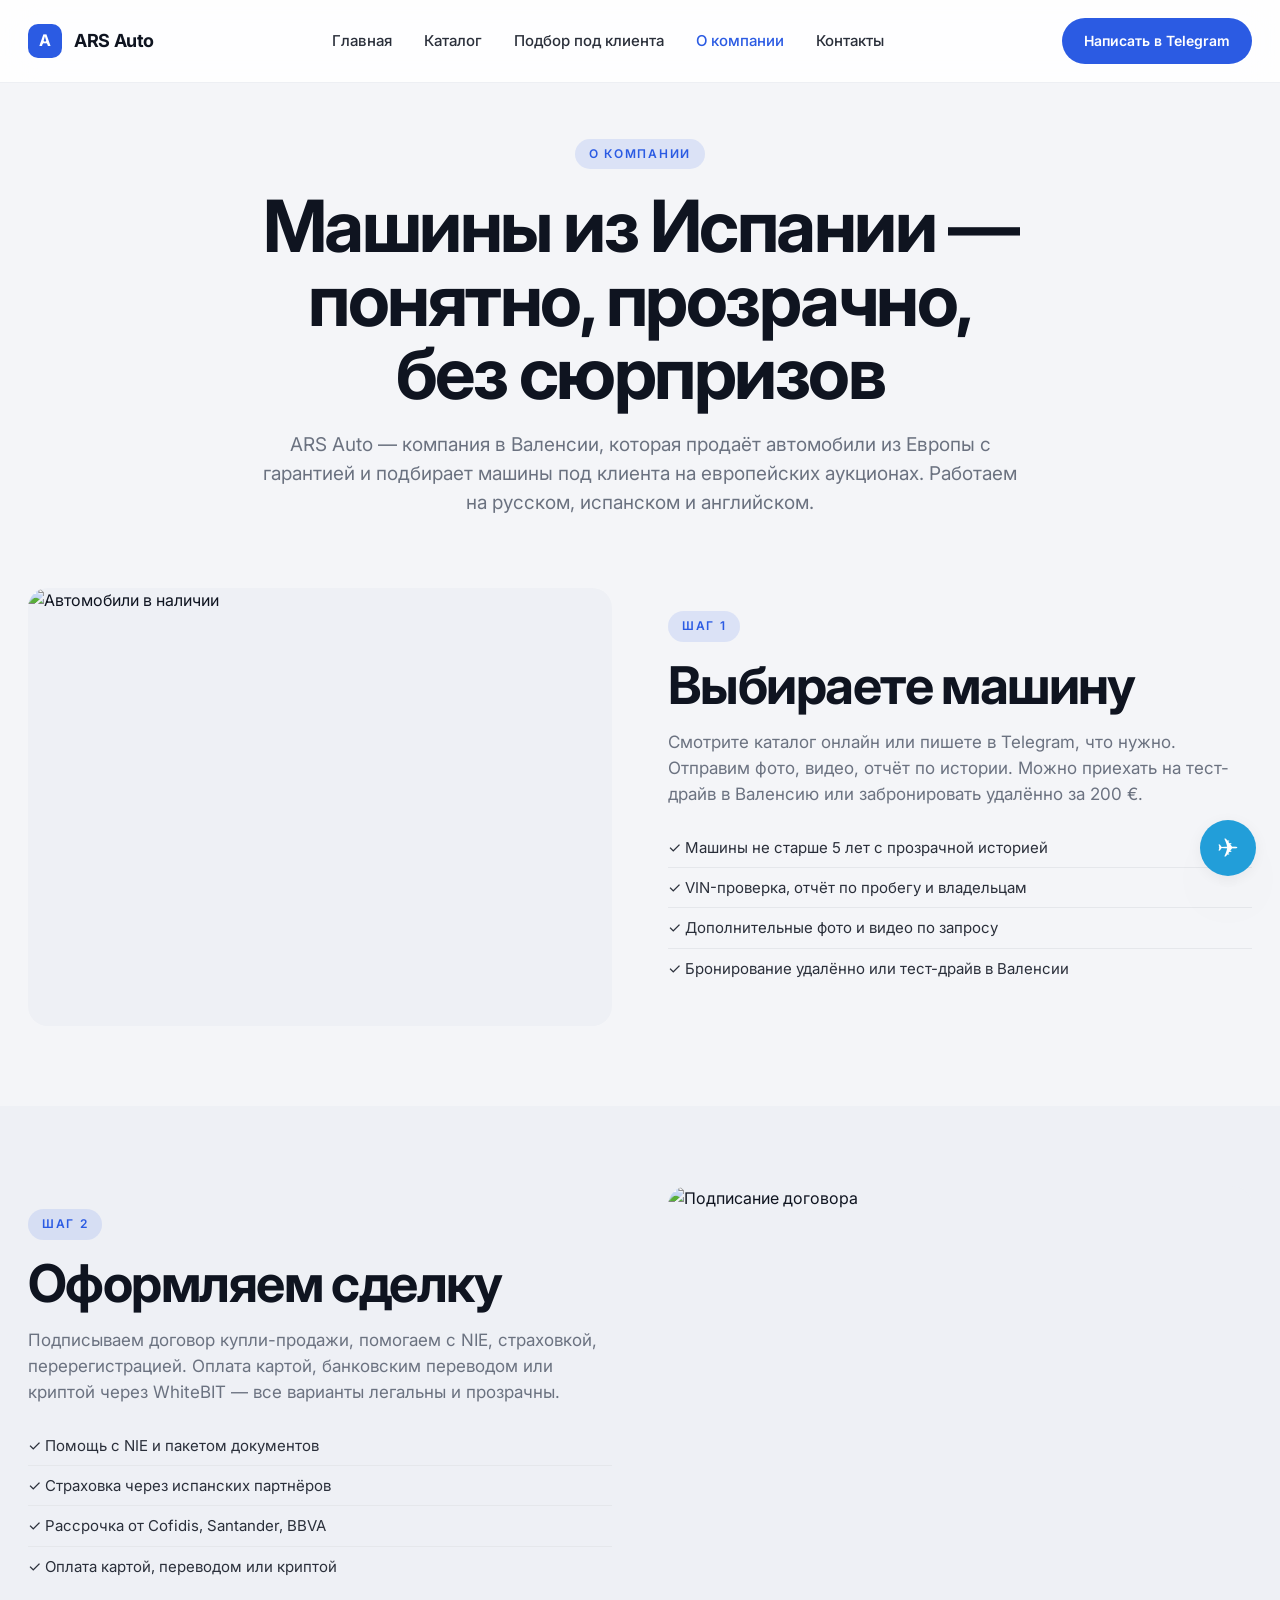
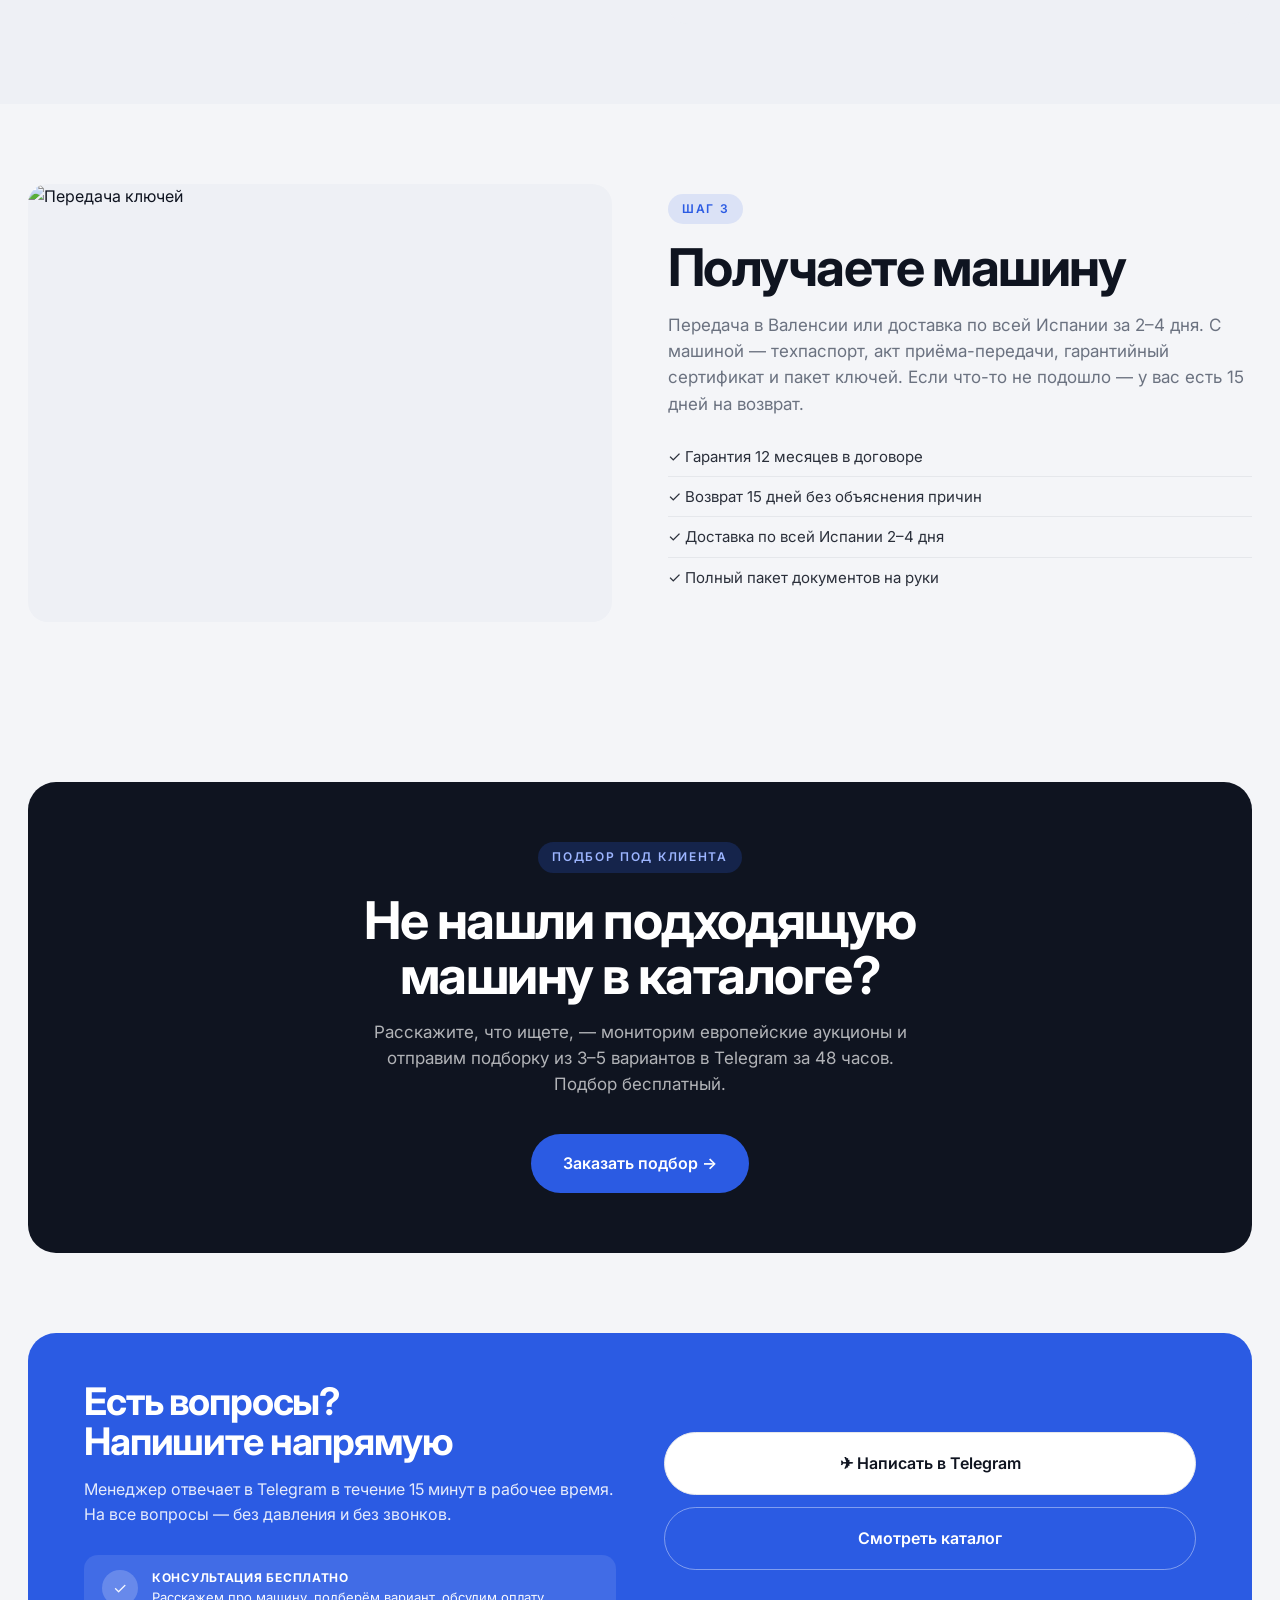
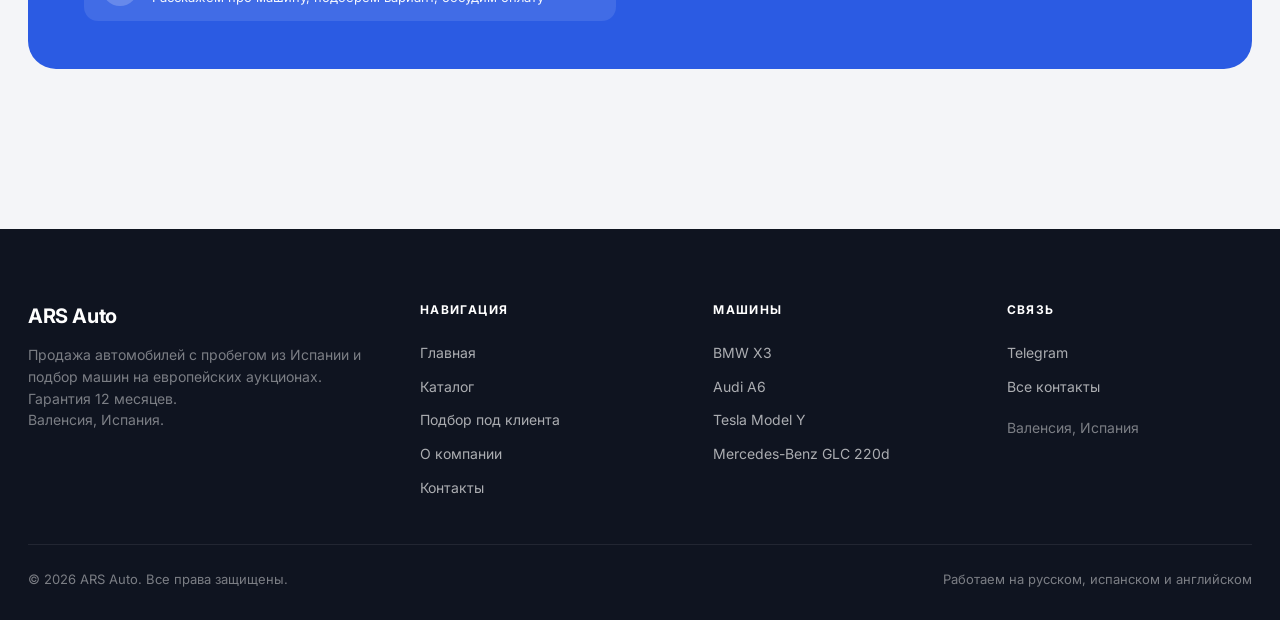
==== commit b295a140: "Reposition site as used-car dealer + auction service Remove all restoration / workshop / "что почини" ====
--- a/about.html
+++ b/about.html
@@ -3,8 +3,8 @@
 <head>
 <meta charset="UTF-8"/>
 <meta name="viewport" content="width=device-width, initial-scale=1"/>
-<title>Как мы работаем — ARS Auto</title>
-<meta name="description" content="Как мы выбираем машины на аукционах, восстанавливаем их в собственном цехе в Валенсии и почему даём гарантию 12 месяцев."/>
+<title>О компании — ARS Auto</title>
+<meta name="description" content="ARS Auto — продажа автомобилей с пробегом из Испании и подбор машин на европейских аукционах. Гарантия 12 месяцев, прозрачная история, русскоязычный менеджер в Валенсии."/>
 <link rel="preconnect" href="https://fonts.googleapis.com">
 <link rel="preconnect" href="https://fonts.gstatic.com" crossorigin>
 <link href="https://fonts.googleapis.com/css2?family=Inter:wght@400;500;600;700;800&display=swap" rel="stylesheet">
@@ -14,9 +14,9 @@
 
 <section class="about-hero">
   <div class="container">
-    <span class="eyebrow">О нас</span>
-    <h1 class="serif" style="margin-top:20px;">Восстанавливаем машины так,<br/>как делали бы для себя</h1>
-    <p class="about-lead">Мы не перекупщики. У нас собственный цех в Валенсии, и каждая машина проходит через наши руки — от аукциона до ключей клиенту.</p>
+    <span class="eyebrow">О компании</span>
+    <h1 style="margin-top:20px;">Машины из Испании —<br/>понятно, прозрачно, без сюрпризов</h1>
+    <p class="about-lead">ARS Auto — компания в Валенсии, которая продаёт автомобили из Европы с гарантией и подбирает машины под клиента на европейских аукционах. Работаем на русском, испанском и английском.</p>
   </div>
 </section>
 
@@ -24,17 +24,17 @@
   <div class="container">
     <div class="about-grid">
       <div class="about-img">
-        <img src="https://images.unsplash.com/photo-1632823471565-1ecdf5c6d7f5?w=1200&q=85" alt="Наш цех"/>
+        <img src="https://images.unsplash.com/photo-1492144534655-ae79c964c9d7?w=1200&q=85" alt="Автомобили в наличии"/>
       </div>
       <div>
         <span class="eyebrow">Шаг 1</span>
-        <h2 class="serif" style="margin-top:16px;">Выбираем машину</h2>
-        <p class="muted" style="margin-top:16px; font-size:17px;">Работаем с аукционами по всей Испании — Copart, Autorola, аукционы лизинговых компаний. Мониторим до 500 лотов в неделю. Берём только машины не старше 5 лет с прозрачной историей и ремонтопригодными повреждениями.</p>
+        <h2 style="margin-top:16px;">Выбираете машину</h2>
+        <p class="muted" style="margin-top:16px; font-size:17px;">Смотрите каталог онлайн или пишете в Telegram, что нужно. Отправим фото, видео, отчёт по истории. Можно приехать на тест-драйв в Валенсию или забронировать удалённо за 200 €.</p>
         <ul style="list-style:none; padding:0; margin-top:20px; font-size:15px; color:var(--ink-2);">
-          <li style="padding:8px 0; border-bottom:1px solid var(--line);">✓ Максимальный возраст — 5 лет</li>
-          <li style="padding:8px 0; border-bottom:1px solid var(--line);">✓ Только прозрачная история, VIN-проверка</li>
-          <li style="padding:8px 0; border-bottom:1px solid var(--line);">✓ Повреждения — кузов, стекло, салон. Не после ДТП.</li>
-          <li style="padding:8px 0;">✓ Каждый лот смотрим лично или по HD-фото</li>
+          <li style="padding:8px 0; border-bottom:1px solid var(--line);">✓ Машины не старше 5 лет с прозрачной историей</li>
+          <li style="padding:8px 0; border-bottom:1px solid var(--line);">✓ VIN-проверка, отчёт по пробегу и владельцам</li>
+          <li style="padding:8px 0; border-bottom:1px solid var(--line);">✓ Дополнительные фото и видео по запросу</li>
+          <li style="padding:8px 0;">✓ Бронирование удалённо или тест-драйв в Валенсии</li>
         </ul>
       </div>
     </div>
@@ -45,17 +45,17 @@
   <div class="container">
     <div class="about-grid" style="direction:rtl;">
       <div class="about-img" style="direction:ltr;">
-        <img src="https://images.unsplash.com/photo-1632823469850-2f77dd9c7f93?w=1200&q=85" alt="Работы в цехе"/>
+        <img src="https://images.unsplash.com/photo-1450101499163-c8848c66ca85?w=1200&q=85" alt="Подписание договора"/>
       </div>
       <div style="direction:ltr;">
         <span class="eyebrow">Шаг 2</span>
-        <h2 class="serif" style="margin-top:16px;">Восстанавливаем в цехе</h2>
-        <p class="muted" style="margin-top:16px; font-size:17px;">Наш цех в Валенсии закрывает полный цикл: кузовные работы, покраска в камере, механика, детейлинг. Мы не передаём машины на сторону — всё делаем сами, и это значит контроль качества на каждом этапе.</p>
+        <h2 style="margin-top:16px;">Оформляем сделку</h2>
+        <p class="muted" style="margin-top:16px; font-size:17px;">Подписываем договор купли-продажи, помогаем с NIE, страховкой, перерегистрацией. Оплата картой, банковским переводом или криптой через WhiteBIT — все варианты легальны и прозрачны.</p>
         <ul style="list-style:none; padding:0; margin-top:20px; font-size:15px; color:var(--ink-2);">
-          <li style="padding:8px 0; border-bottom:1px solid var(--line);">✓ Оригинальные запчасти (OEM) или проверенные аналоги</li>
-          <li style="padding:8px 0; border-bottom:1px solid var(--line);">✓ Подбор цвета через спектрометр</li>
-          <li style="padding:8px 0; border-bottom:1px solid var(--line);">✓ Фотоотчёт на каждом этапе — ничего не скрываем</li>
-          <li style="padding:8px 0;">✓ Детейлинг и керамика перед выдачей</li>
+          <li style="padding:8px 0; border-bottom:1px solid var(--line);">✓ Помощь с NIE и пакетом документов</li>
+          <li style="padding:8px 0; border-bottom:1px solid var(--line);">✓ Страховка через испанских партнёров</li>
+          <li style="padding:8px 0; border-bottom:1px solid var(--line);">✓ Рассрочка от Cofidis, Santander, BBVA</li>
+          <li style="padding:8px 0;">✓ Оплата картой, переводом или криптой</li>
         </ul>
       </div>
     </div>
@@ -66,41 +66,53 @@
   <div class="container">
     <div class="about-grid">
       <div class="about-img">
-        <img src="https://images.unsplash.com/photo-1583121274602-3e2820c69888?w=1200&q=85" alt="Передача клиенту"/>
+        <img src="https://images.unsplash.com/photo-1583121274602-3e2820c69888?w=1200&q=85" alt="Передача ключей"/>
       </div>
       <div>
         <span class="eyebrow">Шаг 3</span>
-        <h2 class="serif" style="margin-top:16px;">Продаём с гарантией</h2>
-        <p class="muted" style="margin-top:16px; font-size:17px;">Клиент получает не просто машину, а пакет: PDF-отчёт по всем работам, официальную гарантию, помощь с документами и возможность вернуть машину в течение 15 дней без вопросов.</p>
+        <h2 style="margin-top:16px;">Получаете машину</h2>
+        <p class="muted" style="margin-top:16px; font-size:17px;">Передача в Валенсии или доставка по всей Испании за 2–4 дня. С машиной — техпаспорт, акт приёма-передачи, гарантийный сертификат и пакет ключей. Если что-то не подошло — у вас есть 15 дней на возврат.</p>
         <ul style="list-style:none; padding:0; margin-top:20px; font-size:15px; color:var(--ink-2);">
-          <li style="padding:8px 0; border-bottom:1px solid var(--line);">✓ Гарантия 12 месяцев на работы и запчасти</li>
-          <li style="padding:8px 0; border-bottom:1px solid var(--line);">✓ Возврат 15 дней — без объяснений</li>
-          <li style="padding:8px 0; border-bottom:1px solid var(--line);">✓ Помощь с NIE, страховкой, рассрочкой</li>
-          <li style="padding:8px 0;">✓ Доставка по всей Испании</li>
+          <li style="padding:8px 0; border-bottom:1px solid var(--line);">✓ Гарантия 12 месяцев в договоре</li>
+          <li style="padding:8px 0; border-bottom:1px solid var(--line);">✓ Возврат 15 дней без объяснения причин</li>
+          <li style="padding:8px 0; border-bottom:1px solid var(--line);">✓ Доставка по всей Испании 2–4 дня</li>
+          <li style="padding:8px 0;">✓ Полный пакет документов на руки</li>
         </ul>
       </div>
     </div>
   </div>
 </section>
 
-<section class="section" style="background:var(--ink); color:#fff; padding:80px 0;">
+<section class="section">
   <div class="container">
-    <div style="max-width:860px; margin:0 auto; text-align:center;">
-      <span class="eyebrow" style="background:rgba(255,255,255,0.1); color:#fff;">Почему нам можно доверять</span>
-      <h2 class="serif" style="margin-top:20px; color:#fff;">Мы показываем то,<br/>что другие скрывают</h2>
-      <p style="margin-top:20px; font-size:18px; color:#b4b3ac;">На странице каждой машины в нашем каталоге — полный таймлайн работ: фото до и после, описание каждой операции, список запчастей, имя мастера. Никто из конкурентов такого не делает. Именно это наша главная гарантия качества.</p>
-      <a href="catalog.html" class="btn btn-lg" style="margin-top:32px; background:#fff; color:var(--ink);">Посмотреть каталог →</a>
+    <div class="cta-banner fade-in">
+      <span class="eyebrow on-dark">Подбор под клиента</span>
+      <h2 style="margin-top:20px;">Не нашли подходящую<br/>машину в каталоге?</h2>
+      <p>Расскажите, что ищете, — мониторим европейские аукционы и отправим подборку из 3–5 вариантов в Telegram за 48 часов. Подбор бесплатный.</p>
+      <a href="order.html" class="btn btn-primary btn-lg" style="margin-top:8px;">Заказать подбор →</a>
     </div>
   </div>
 </section>
 
 <!-- CTA banner -->
-<section class="section">
+<section class="section" style="padding-top:0;">
   <div class="container">
-    <div class="cta-banner fade-in">
-      <h2 class="serif">Есть вопросы? Напишите напрямую</h2>
-      <p>Менеджер отвечает в Telegram в течение 15 минут в рабочее время. На все вопросы — без давления и без звонков.</p>
-      <a href="https://t.me/abramov_i_s" target="_blank" rel="noopener" class="btn btn-primary btn-lg">✈ Написать в Telegram</a>
+    <div class="consult-cta fade-in">
+      <div>
+        <h2>Есть вопросы?<br/>Напишите напрямую</h2>
+        <p>Менеджер отвечает в Telegram в течение 15 минут в рабочее время. На все вопросы — без давления и без звонков.</p>
+        <div class="tip">
+          <div class="ico">✓</div>
+          <div>
+            <b>Консультация бесплатно</b>
+            <span>Расскажем про машину, подберём вариант, обсудим оплату</span>
+          </div>
+        </div>
+      </div>
+      <div>
+        <a href="https://t.me/abramov_i_s" target="_blank" rel="noopener" class="btn btn-light btn-lg" style="width:100%; padding:18px 24px;">✈ Написать в Telegram</a>
+        <a href="catalog.html" class="btn btn-outline-dark btn-lg" style="width:100%; padding:18px 24px; margin-top:12px; border-color:rgba(255,255,255,0.4);">Смотреть каталог</a>
+      </div>
     </div>
   </div>
 </section>
--- a/assets/styles.css
+++ b/assets/styles.css
@@ -433,12 +433,6 @@
   color: var(--ink-inv-low);
 }
 .car-card-specs .row b { color: #fff; font-weight: 500; }
-.car-card-repair {
-  font-size: 12px; color: #9DB5FF;
-  padding: 10px 14px; background: rgba(43,91,227,0.16);
-  border-radius: var(--radius-sm); margin: 0 0 18px;
-  line-height: 1.4;
-}
 .car-card-actions {
   display: flex; gap: 10px; margin-top: auto;
 }
@@ -468,41 +462,6 @@
 .bento-grid .car-card.feature .car-card-title { font-size: 28px; }
 .bento-grid .car-card.feature .car-card-price { font-size: 28px; }
 .bento-grid .bento-side { display: grid; gap: 20px; }
-
-/* === Featured repair teaser === */
-.repair-scroll {
-  display: flex; gap: 16px; overflow-x: auto;
-  padding: 4px 0 20px; scroll-snap-type: x mandatory;
-  scrollbar-width: thin;
-}
-.repair-scroll::-webkit-scrollbar { height: 6px; }
-.repair-scroll::-webkit-scrollbar-thumb { background: var(--line); border-radius: 3px; }
-.repair-pair {
-  flex: 0 0 360px; scroll-snap-align: start;
-  background: var(--bg-dark);
-  color: var(--ink-inv);
-  border-radius: var(--radius); overflow: hidden;
-  border: 1px solid rgba(255,255,255,0.06);
-}
-.repair-pair-imgs {
-  display: grid; grid-template-columns: 1fr 1fr;
-}
-.repair-pair-img {
-  aspect-ratio: 1 / 1; background: var(--bg-dark-2);
-  position: relative;
-}
-.repair-pair-img img { width: 100%; height: 100%; object-fit: cover; }
-.repair-pair-img .label {
-  position: absolute; top: 10px; left: 10px;
-  background: rgba(15,20,32,0.82);
-  color: #fff;
-  padding: 4px 10px; border-radius: 6px;
-  font-size: 10px; font-weight: 700; letter-spacing: 0.08em;
-  text-transform: uppercase;
-}
-.repair-pair-body { padding: 20px 22px 22px; }
-.repair-pair-body h4 { color: #fff; margin-bottom: 4px; font-size: 15px; }
-.repair-pair-body p { margin: 0; font-size: 13px; color: var(--ink-inv-muted); }
 
 /* === FAQ === */
 .faq { display: grid; gap: 10px; }
@@ -618,76 +577,6 @@
 .spec-grid .item:last-child { border-right: none; }
 .spec-grid .lbl { font-size: 12px; color: var(--ink-muted); text-transform: uppercase; letter-spacing: 0.08em; font-weight: 600; }
 .spec-grid .val { font-size: 22px; font-weight: 700; margin-top: 8px; color: var(--ink); letter-spacing: -0.02em; }
-
-/* === Repair timeline === */
-.repair-block {
-  background: var(--bg-dark); color: #fff;
-  border-radius: var(--radius-lg); padding: 44px; margin: 48px 0;
-}
-.repair-block-head {
-  display: flex; justify-content: space-between; align-items: flex-start; gap: 24px;
-  flex-wrap: wrap;
-  padding-bottom: 28px; border-bottom: 1px solid var(--line-dark);
-}
-.repair-block-head h2 { color: #fff; }
-.repair-block-head .master { display: flex; align-items: center; gap: 14px; }
-.master-avatar {
-  width: 48px; height: 48px; border-radius: 50%;
-  background: var(--accent); overflow: hidden;
-  display: grid; place-items: center;
-  font-weight: 600; font-size: 18px; color: #fff;
-}
-.master-name { font-weight: 600; font-size: 15px; color: #fff; }
-.master-role { font-size: 13px; color: var(--ink-inv-muted); }
-.repair-stats {
-  display: flex; gap: 36px; font-size: 13px; color: var(--ink-inv-muted);
-}
-.repair-stats b {
-  display: block; font-size: 22px; font-weight: 700;
-  color: #fff; margin-bottom: 2px; letter-spacing: -0.02em;
-}
-
-.timeline { display: grid; gap: 28px; margin-top: 36px; position: relative; }
-.timeline::before {
-  content: ''; position: absolute; left: 20px; top: 20px; bottom: 20px;
-  width: 2px; background: var(--line-dark);
-}
-.timeline-item {
-  display: grid; grid-template-columns: 40px 1fr; gap: 22px;
-  position: relative; align-items: start;
-}
-.timeline-dot {
-  width: 40px; height: 40px; border-radius: 50%;
-  background: var(--accent); color: #fff;
-  display: grid; place-items: center;
-  font-weight: 700; font-size: 14px;
-  z-index: 1;
-}
-.timeline-content {
-  background: var(--bg-dark-2); border: 1px solid var(--line-dark);
-  border-radius: var(--radius); padding: 22px 24px;
-}
-.timeline-content h4 { margin-bottom: 4px; color: #fff; text-transform: none; letter-spacing: -0.015em; font-size: 17px; }
-.timeline-content .date { font-size: 13px; color: var(--ink-inv-muted); margin-bottom: 14px; }
-.timeline-imgs { display: grid; grid-template-columns: 1fr 1fr; gap: 10px; margin-top: 14px; }
-.timeline-imgs .img {
-  aspect-ratio: 4 / 3; border-radius: 10px; overflow: hidden;
-  background: var(--bg-dark-2); position: relative;
-}
-.timeline-imgs .img img { width: 100%; height: 100%; object-fit: cover; }
-.timeline-imgs .img .label {
-  position: absolute; top: 8px; left: 8px;
-  background: rgba(15,20,32,0.85);
-  color: #fff;
-  padding: 3px 8px; border-radius: 5px;
-  font-size: 10px; font-weight: 700; letter-spacing: 0.08em;
-  text-transform: uppercase;
-}
-.timeline-parts {
-  margin-top: 14px; padding-top: 14px; border-top: 1px solid var(--line-dark);
-  font-size: 13px; color: var(--ink-inv-muted);
-}
-.timeline-parts b { color: #fff; font-weight: 500; }
 
 /* === Equipment list === */
 .equipment-list { columns: 2; column-gap: 32px; font-size: 14px; color: var(--ink-2); }
